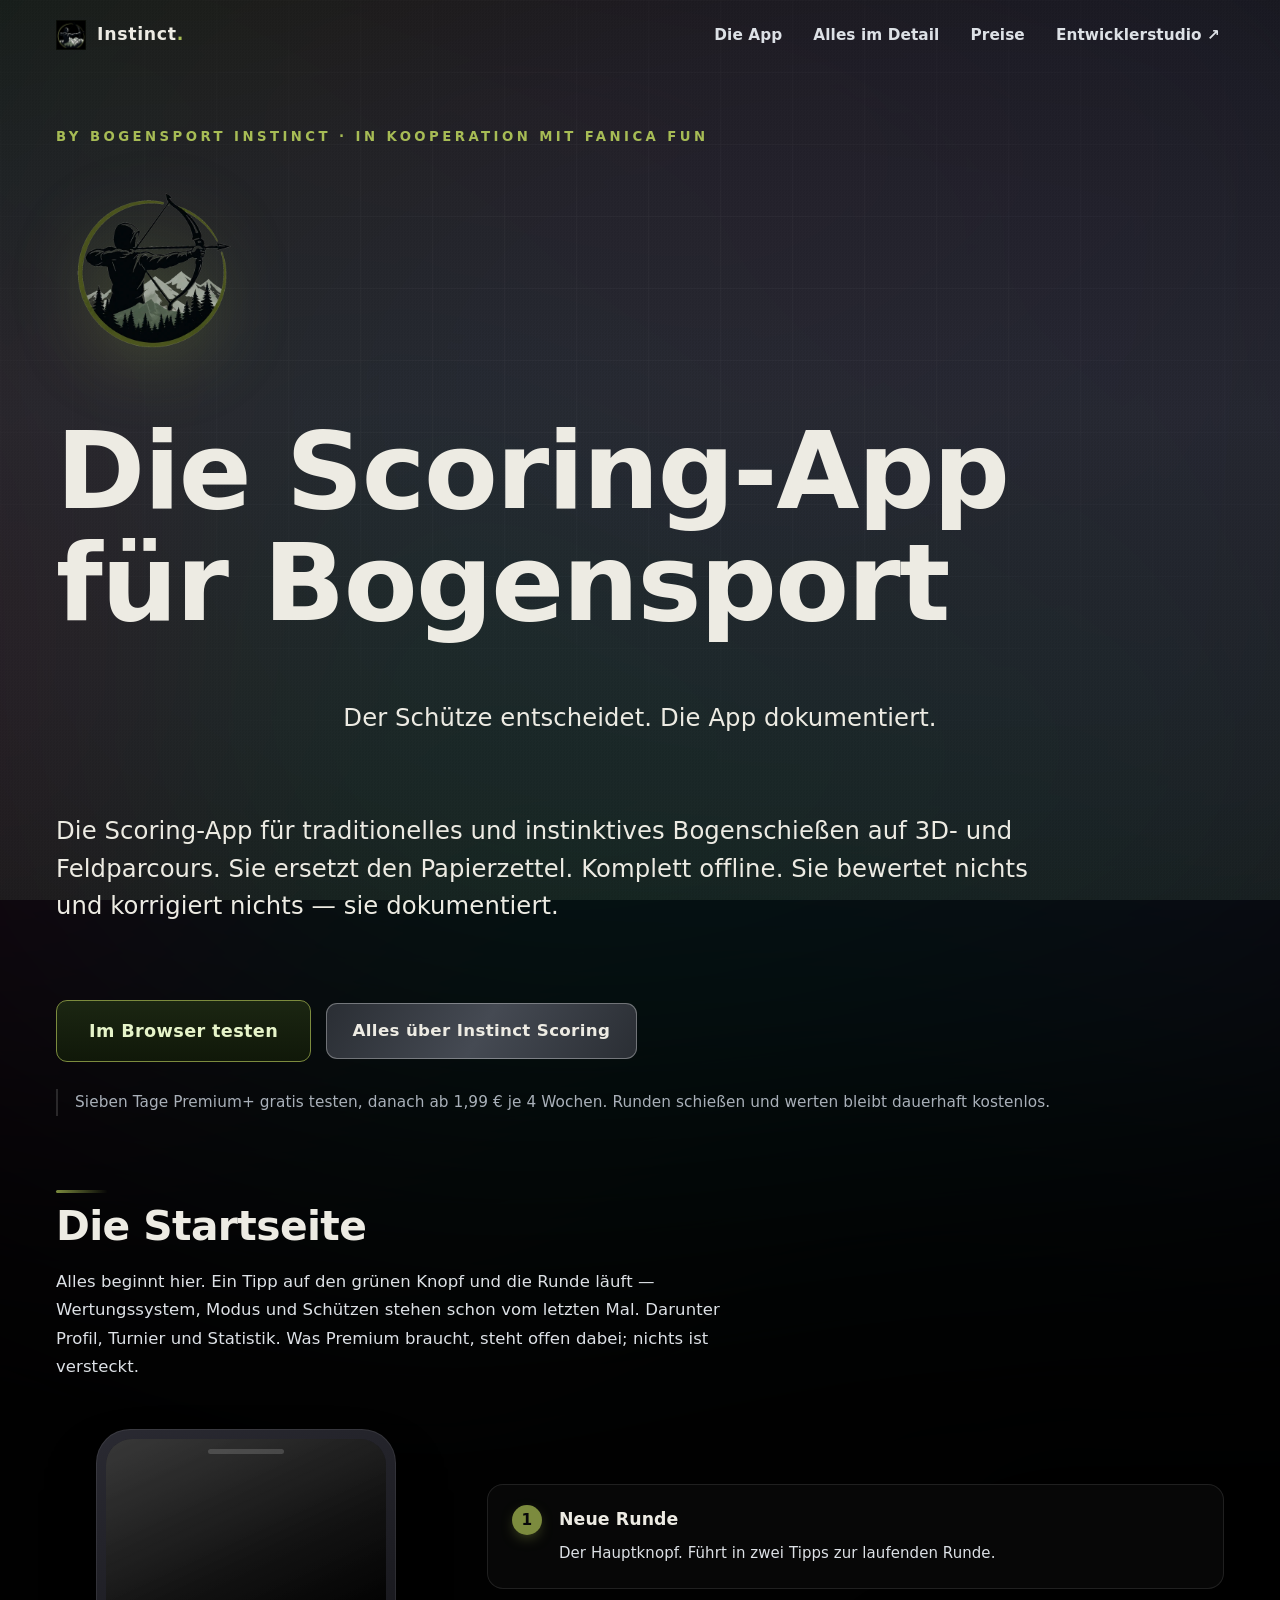
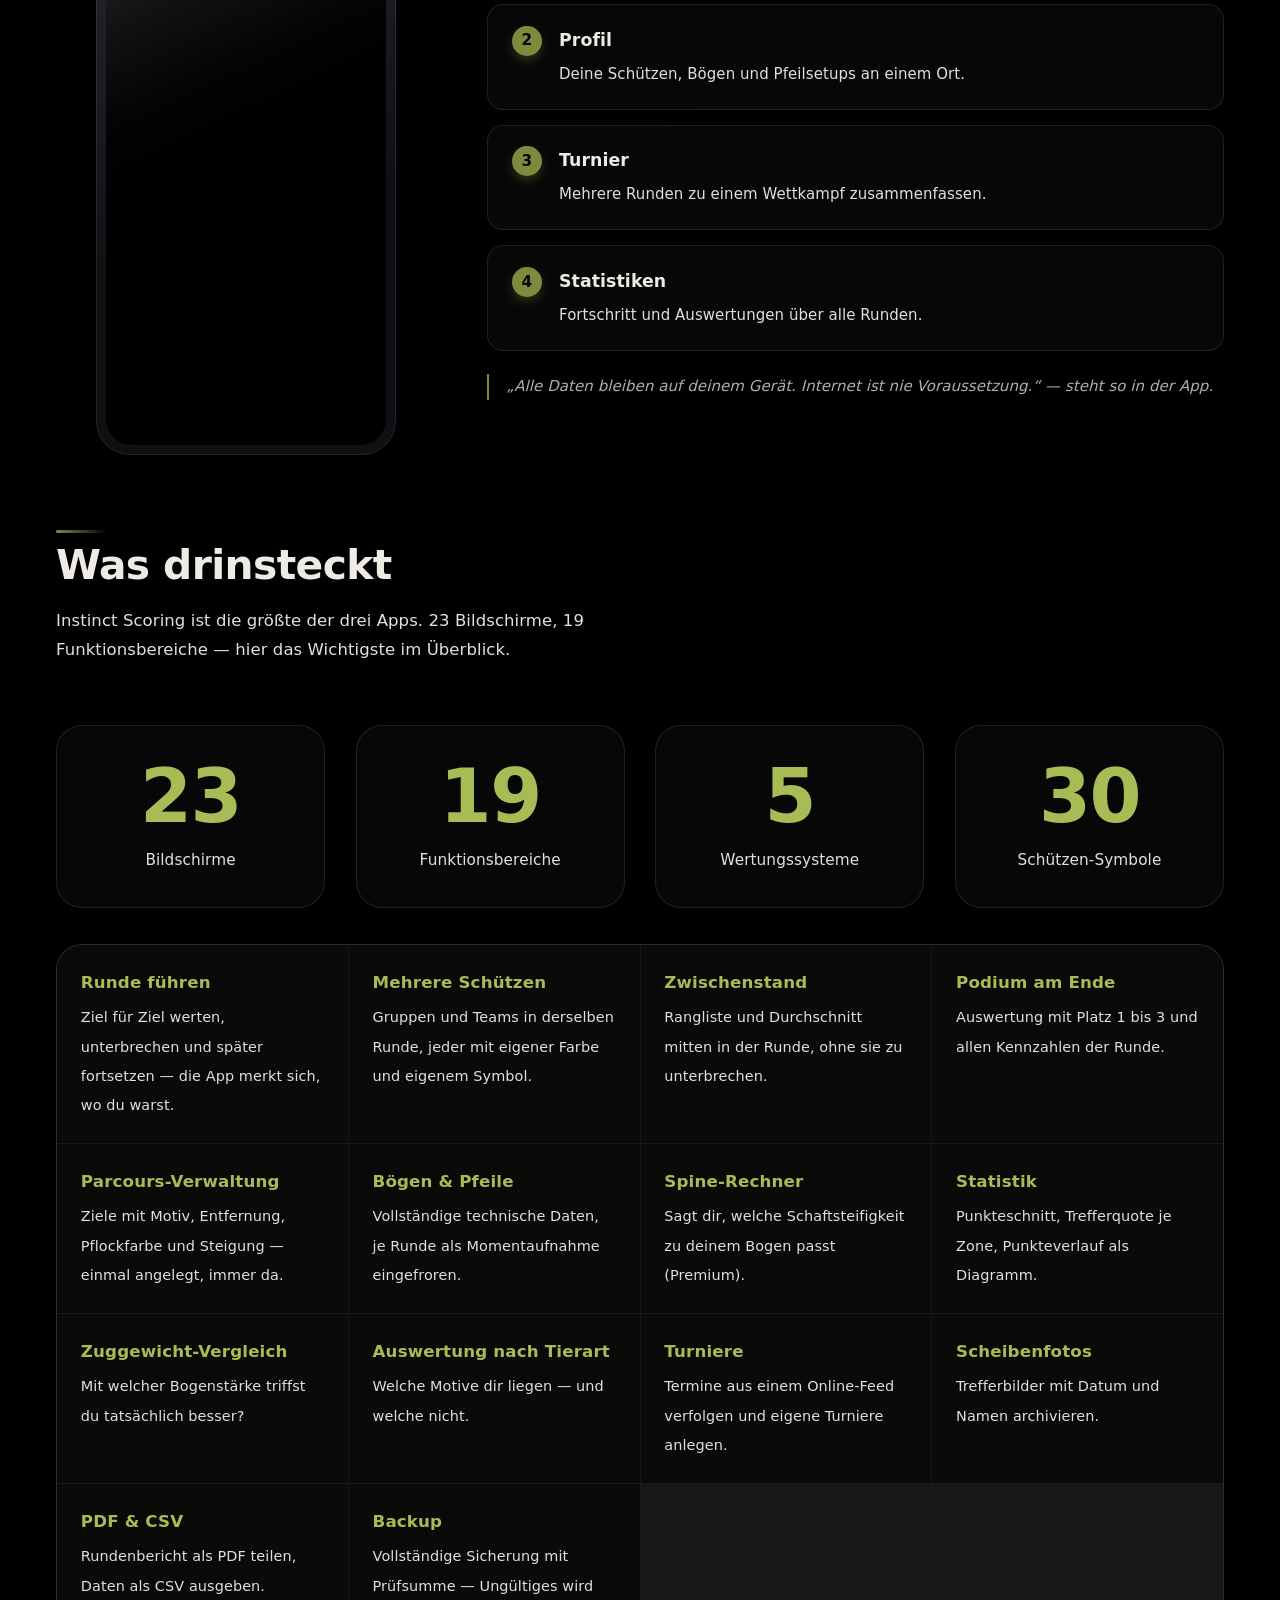
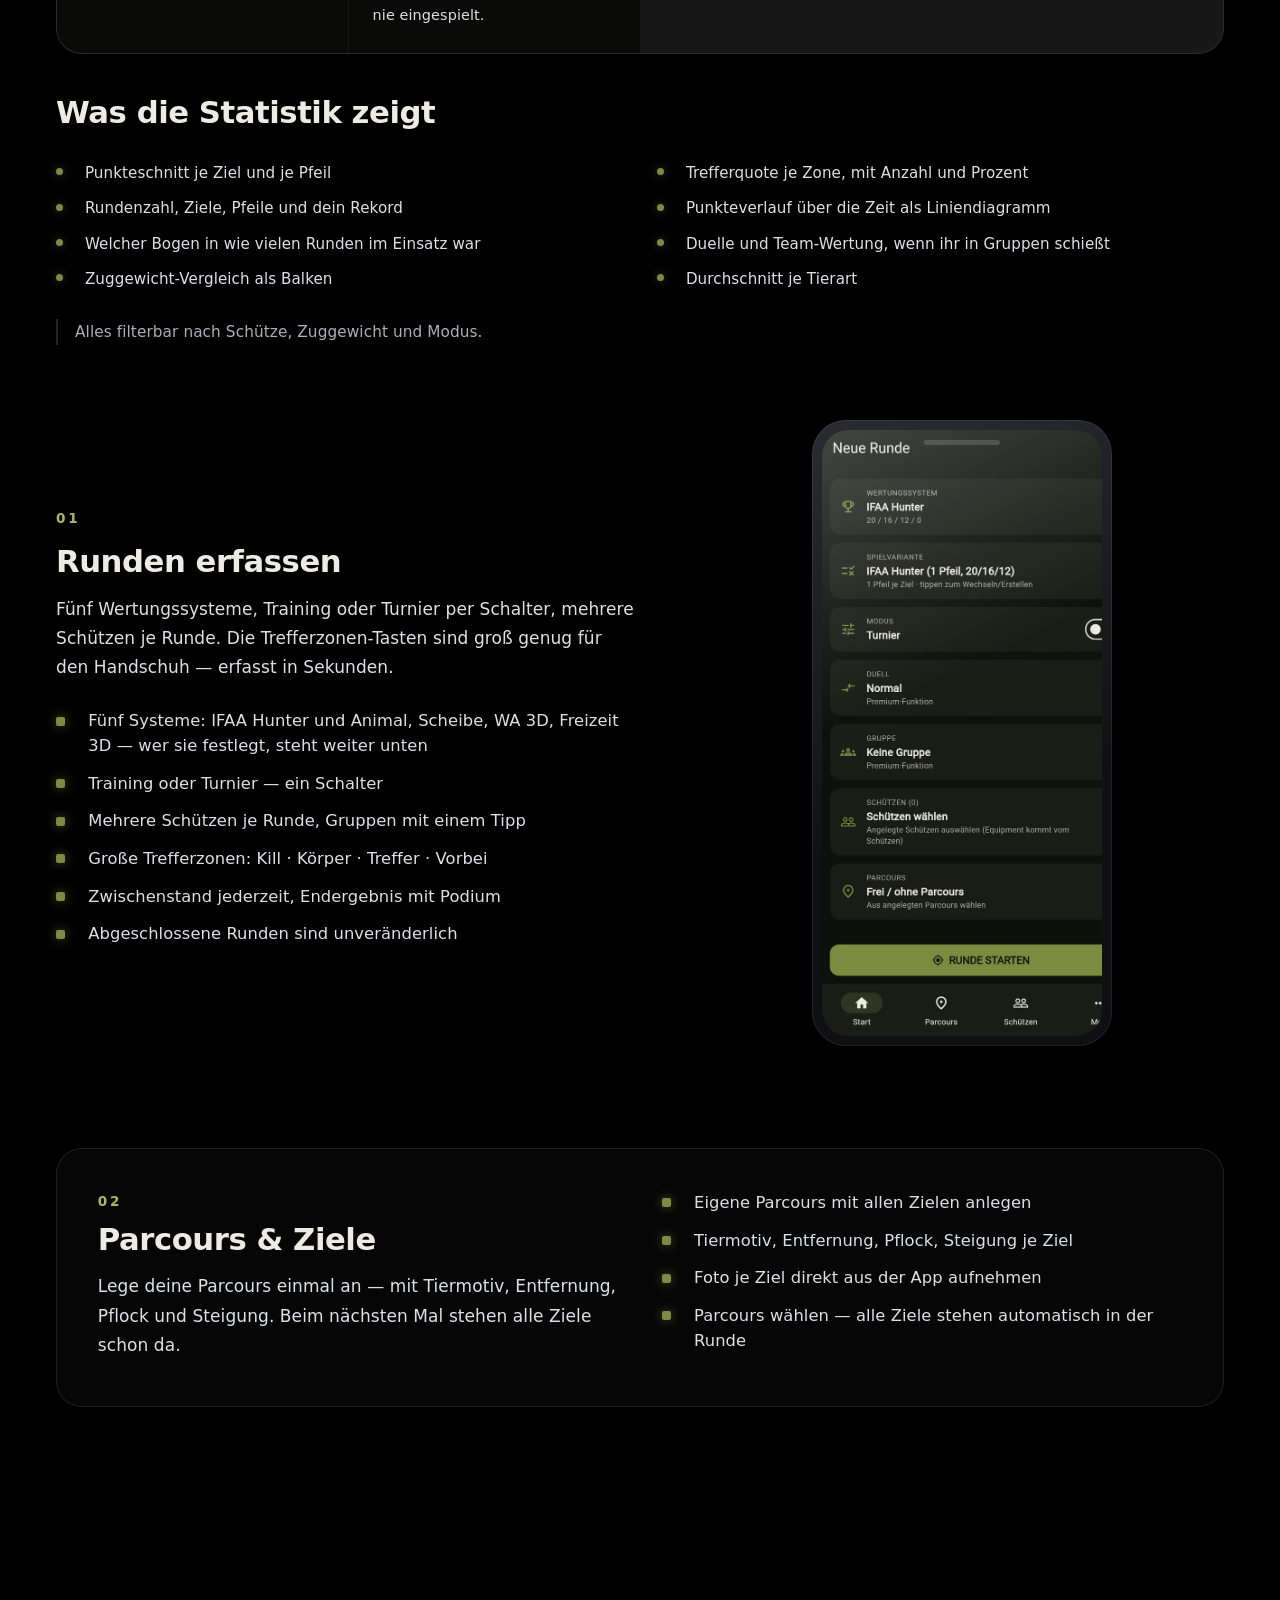
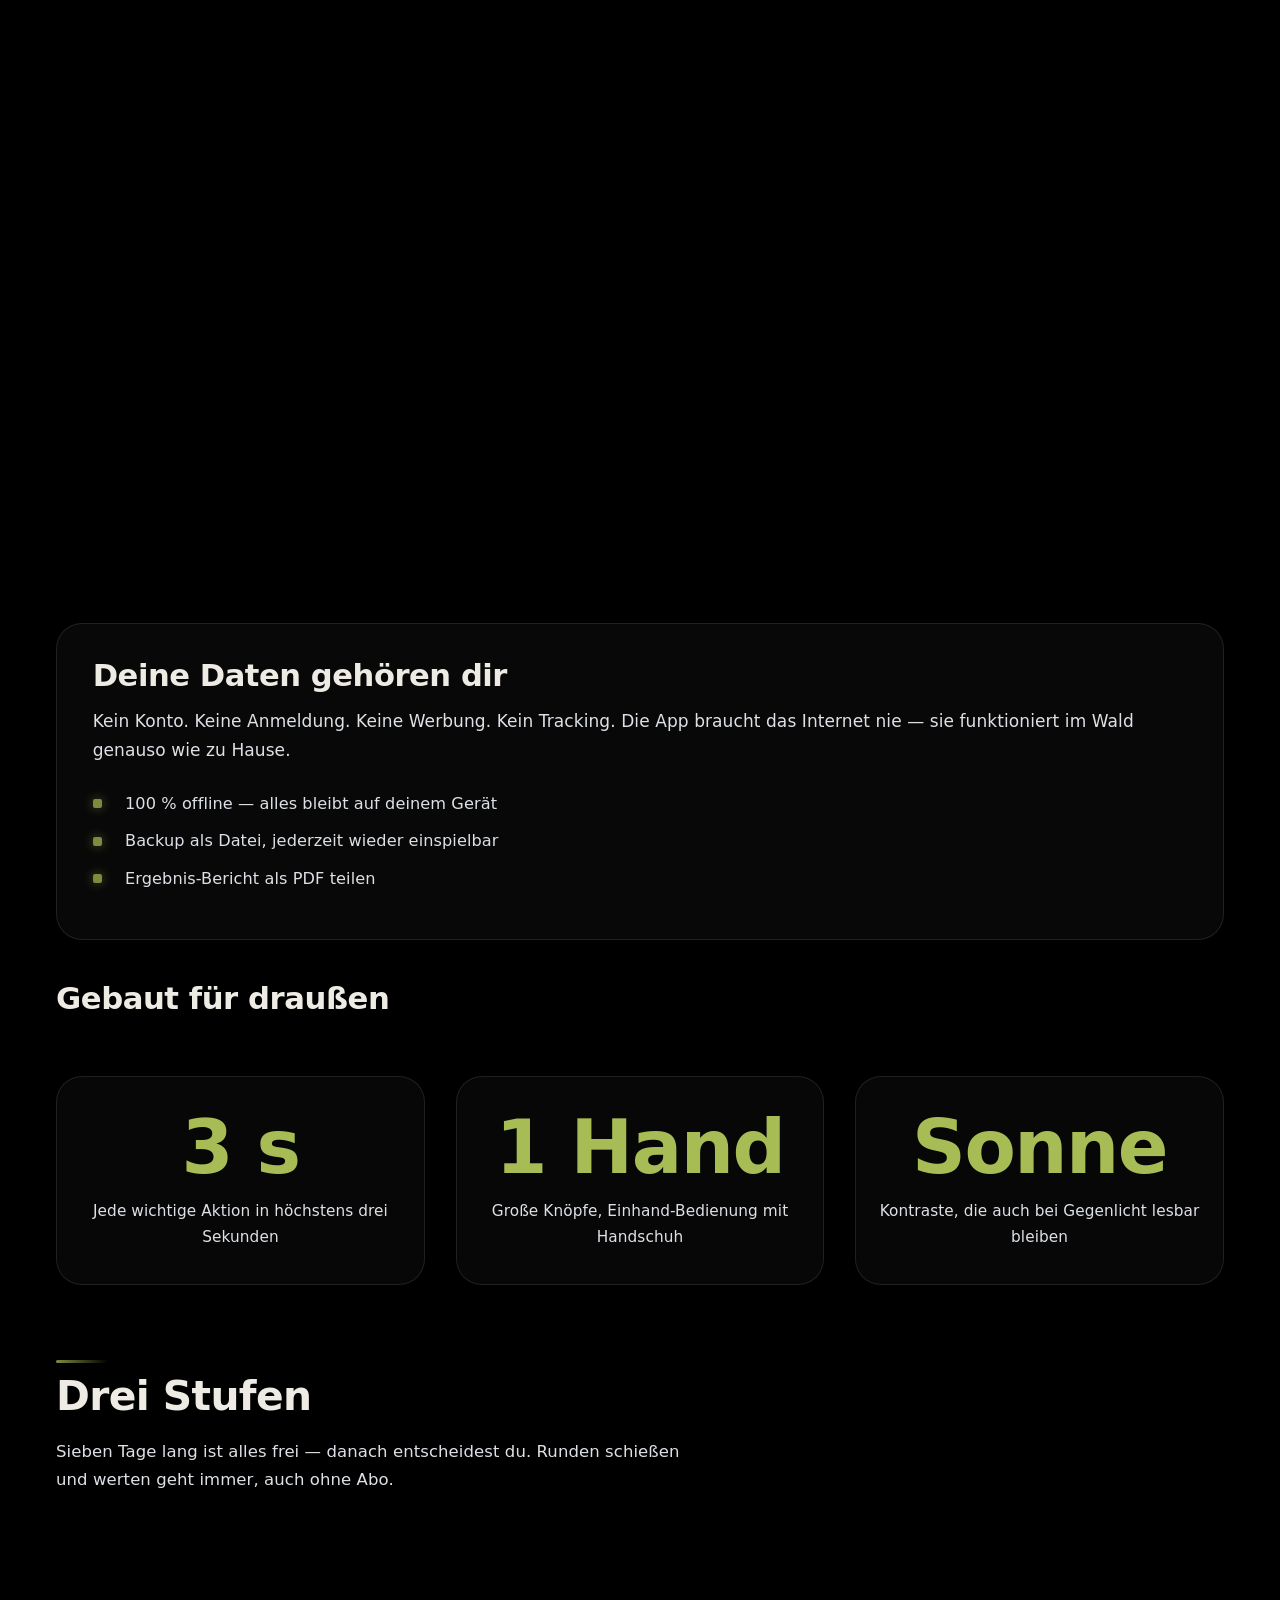
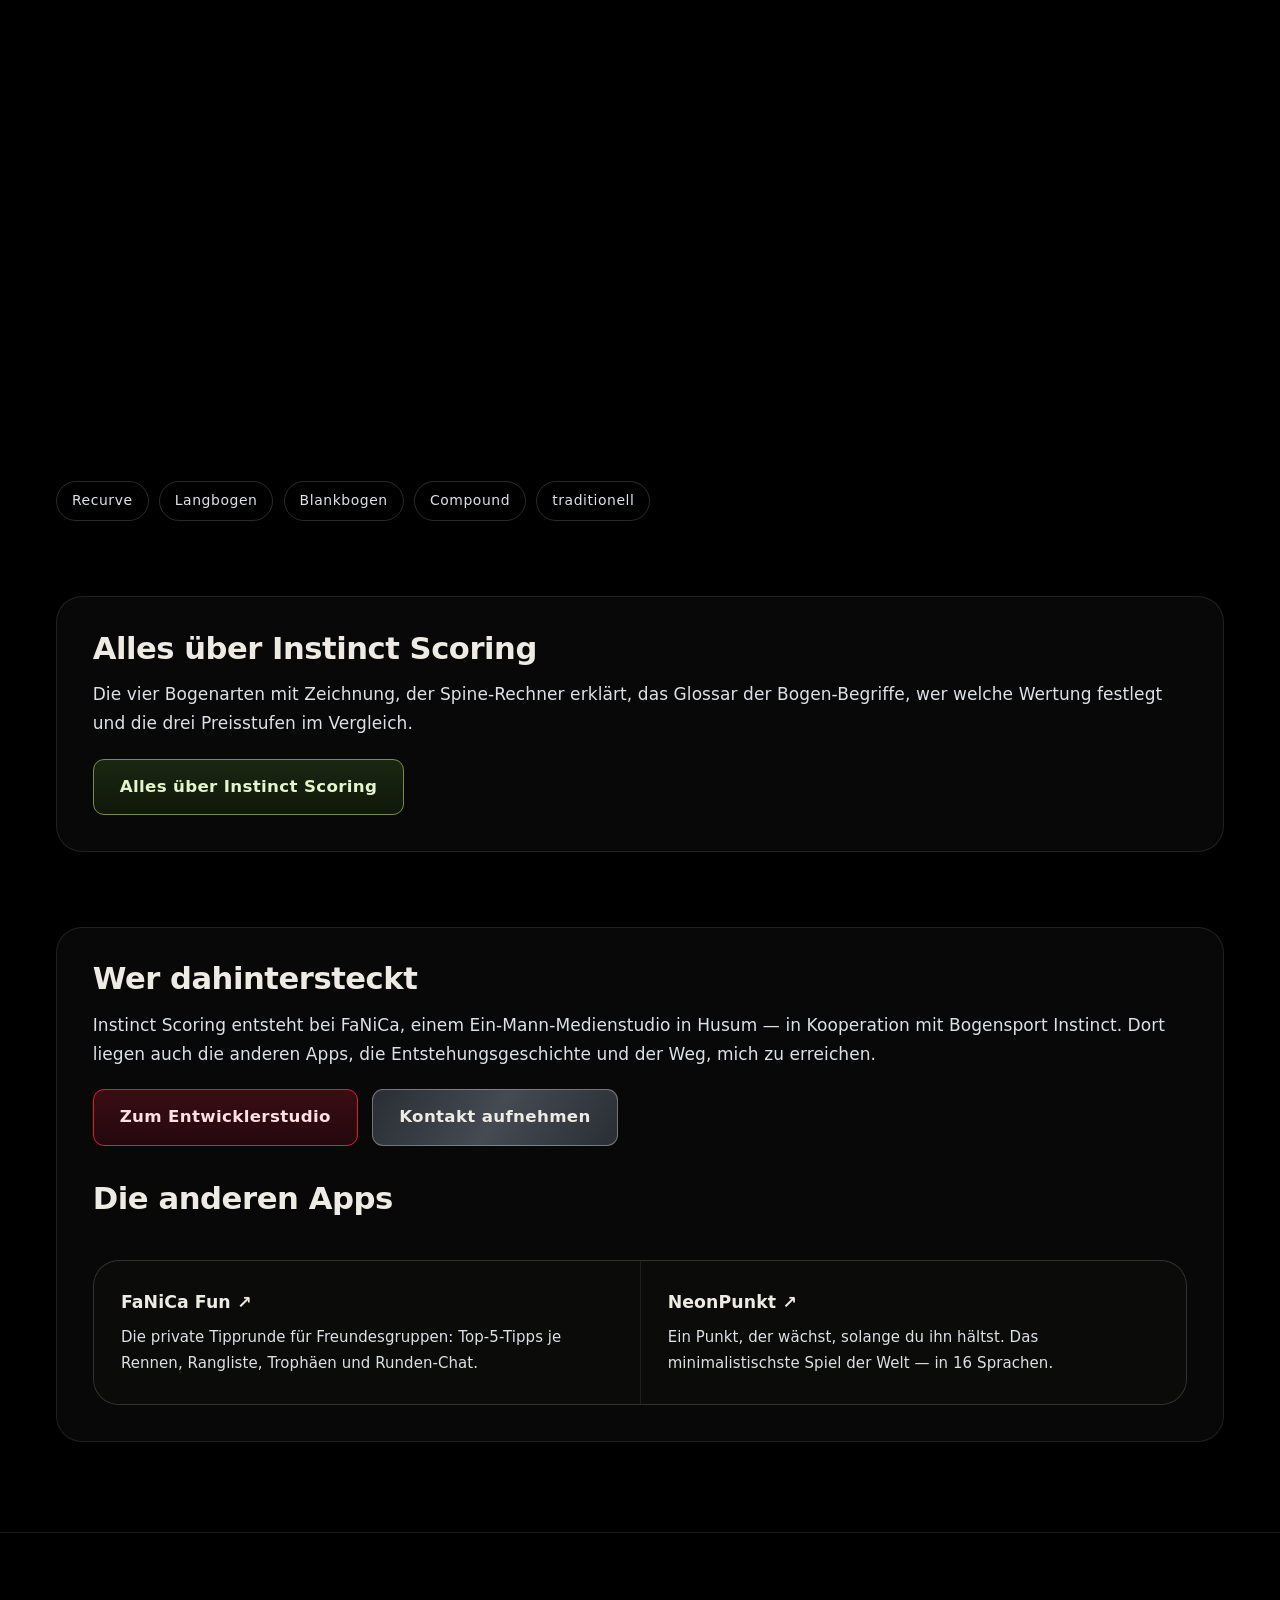
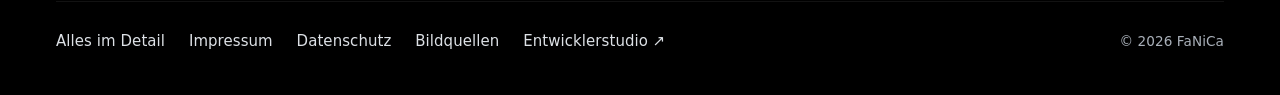
==== index.html @ 0347d123 "Eigenstaendige Webseite fuer Instinct Scoring Inhalte 1:1 aus der Entwickler-Website (Projekte\Webse" ====
<!DOCTYPE html>
<html lang="de">
<head>
<meta charset="utf-8">
<meta name="viewport" content="width=device-width, initial-scale=1">
<title>Instinct Scoring — die Scoring-App für Bogensport</title>
<meta name="description" content="Instinct Scoring: die Scoring-App für traditionelles und instinktives Bogenschießen auf 3D- und Feldparcours. Fünf Wertungssysteme, Spine-Rechner, komplett offline. by Bogensport Instinct.">
<meta name="theme-color" content="#07070A">
<meta name="color-scheme" content="dark">
<link rel="canonical" href="https://alonepard10501.github.io/instinct-scoring-web/">
<link rel="icon" href="bilder/marke/favicon.svg" type="image/svg+xml">

<meta property="og:type" content="website">
<meta property="og:title" content="Instinct Scoring — die Scoring-App für Bogensport">
<meta property="og:description" content="Fünf Wertungssysteme, Spine-Rechner, eigene Parcours — komplett offline. Für Recurve, Langbogen, Blankbogen und Compound.">
<meta property="og:image" content="bilder/marke/logo-instinct.webp">
<meta property="og:locale" content="de_DE">

<link rel="stylesheet" href="style.css">
</head>
<body data-kapitel="instinct">

<a class="sprunglink" href="#inhalt">Zum Inhalt springen</a>

<div class="kulisse" aria-hidden="true"
     style="background:linear-gradient(180deg,#0E100E,#1A1C1A 46%,#10140F)"></div>
<div class="hologramm" aria-hidden="true"></div>
<div class="gitter" aria-hidden="true"></div>
<div class="koerner" aria-hidden="true"></div>

<header class="kopf fest">
 <div class="kopf-innen">
  <a class="kopf-marke" href="index.html">
    <img src="bilder/marke/icon-instinct.webp" alt="" width="30" height="30">
    <span>Instinct<b>.</b></span>
  </a>
  <nav class="kopf-nav" aria-label="Navigation">
    <a href="#app">Die App</a>
    <a href="details.html">Alles im Detail</a>
    <a href="#stufen">Preise</a>
    <a href="https://alonepard10501.github.io/fanica/" rel="noopener">Entwicklerstudio ↗</a>
  </nav>
 </div>
</header>

<!-- .unterseite liefert den Abstand zur festen Kopfzeile. Ohne die Klasse
     schiebt sich der Seitenkopf unter die Leiste (auf dem Handy lag die
     Kooperationszeile direkt hinter dem Menü). -->
<main id="inhalt" class="unterseite">
  <div class="huelle">

    <!-- ---------- Kopf ---------- -->
    <div class="kapitelkopf">
      <p class="kennung" data-t="instinct.kooperation"></p>
      <!-- Auf DIESER Seite ist Instinct die Hauptmarke — deshalb steht das
           Instinct-Logo allein und gross. Das FaNiCa-Fun-Logo (Datei
           logo-kooperation.webp) gehoert auf die Entwickler-Website, wo
           FaNiCa die Dachmarke ist; hier waere es die falsche Gewichtung. -->
      <div class="logo-paar">
        <img class="kapitel-logo" src="bilder/marke/logo-instinct.webp"
             alt="Instinct Scoring — Logo" width="260" height="260">
      </div>
      <h1>Die Scoring-App für Bogensport</h1>
      <p class="gross" style="max-width:64ch;margin-inline:auto"
         data-t="instinct.zitat"></p>
    </div>

    <p class="gross" style="max-width:64ch" data-t="instinct.positionierung"></p>

    <!-- ---------- Aktionen ganz oben ---------- -->
    <section class="unter-block">
      <div class="aktionen">
        <a class="nbtn b-grass gross-knopf"
           href="https://alonepard10501.github.io/instinct-scoring/"
           target="_blank" rel="noopener">
          <span data-t="aktion.browser">Im Browser testen</span></a>
        <a class="nbtn b-scratch" href="details.html">
          <span data-t="instinct.mehrKnopf">Alles über Instinct Scoring</span></a>
      </div>
      <p class="preis" data-t="instinct.preis"></p>
    </section>

    <!-- ---------- Die Startseite der App ---------- -->
    <section class="unter-block" id="app">
      <h2 data-t="instinct.startTitel">Die Startseite</h2>
      <p class="leise" style="max-width:64ch" data-t="instinct.startText"></p>
      <div class="startseite">
        <div class="startseite-bild">
          <div class="handy" data-neigen>
            <img src="bilder/instinct/start.webp"
                 srcset="bilder/instinct/start.webp 1x, bilder/instinct/start@2x.webp 2x"
                 width="300" height="649" loading="lazy" decoding="async"
                 data-t="instinct.bildStart2Alt" data-t-attr="alt" alt="">
            <div class="handy-glanz" aria-hidden="true"></div>
          </div>
        </div>
        <div class="startseite-text">
          <ol class="startpunkte" id="instinct-start-punkte"></ol>
          <p class="startzeile" data-t="instinct.startZeile"></p>
        </div>
      </div>
    </section>

    <!-- ---------- Funktionsumfang ---------- -->
    <section class="unter-block">
      <h2 data-t="instinct.umfangTitel">Was drinsteckt</h2>
      <p class="leise" style="max-width:64ch" data-t="instinct.umfangText"></p>
      <div class="zahlen" id="instinct-umfang-zahlen"></div>
      <div class="funktionen" id="instinct-umfang-liste"
           style="margin-top:clamp(1.4rem,2.8vw,2.2rem)"></div>
      <h3 style="margin-top:clamp(1.8rem,3.4vw,2.6rem)"
          data-t="instinct.umfangAnzeigenTitel"></h3>
      <ul class="anzeigen" id="instinct-umfang-anzeigen"></ul>
      <p class="preis" data-t="instinct.umfangFilter"></p>
    </section>

    <!-- ---------- Funktionsblöcke ---------- -->
    <section class="unter-block">
      <div id="instinct-bloecke"></div>
    </section>

    <!-- ---------- Daten + Versprechen ---------- -->
    <section class="unter-block">
      <div class="karte">
        <h2 style="font-size:clamp(1.3rem,2.6vw,1.8rem)"
            data-t="instinct.datenTitel">Deine Daten gehören dir</h2>
        <p data-t="instinct.datenText"></p>
        <ul class="liste" id="instinct-daten"></ul>
      </div>
      <h3 style="margin-top:clamp(1.8rem,3.4vw,2.6rem)"
          data-t="instinct.versprechenTitel">Gebaut für draußen</h3>
      <div class="zahlen" id="instinct-versprechen"></div>
    </section>

    <!-- ---------- Preisstufen ---------- -->
    <section class="unter-block" id="stufen">
      <h2 data-t="instinct.stufenTitel">Drei Stufen</h2>
      <p class="leise" style="max-width:60ch" data-t="instinct.stufenText"></p>
      <div class="stufen" id="instinct-stufen"></div>
      <div class="marken" id="instinct-zielgruppe" style="margin-top:1.8rem"></div>
    </section>

    <!-- ---------- Weiterlesen ---------- -->
    <section class="unter-block">
      <div class="karte">
        <h2 style="font-size:clamp(1.3rem,2.6vw,1.8rem)"
            data-t="instinct.mehrKnopf">Alles über Instinct Scoring</h2>
        <p data-t="instinct.mehrText"></p>
        <div class="aktionen" style="margin-top:1.2rem">
          <a class="nbtn b-grass" href="details.html">
            <span data-t="instinct.mehrKnopf">Alles über Instinct Scoring</span></a>
        </div>
      </div>
    </section>

    <!-- ---------- Entwicklerstudio ---------- -->
    <section class="unter-block" id="studio">
      <div class="karte">
        <h2 style="font-size:clamp(1.3rem,2.6vw,1.8rem)">Wer dahintersteckt</h2>
        <p data-t="studio.text"></p>
        <div class="aktionen" style="margin-top:1.2rem">
          <a class="nbtn b-ripple"
             href="https://alonepard10501.github.io/fanica/"
             target="_blank" rel="noopener">
            <span data-t="studio.knopf">Zum Entwicklerstudio</span></a>
          <a class="nbtn b-scratch"
             href="https://alonepard10501.github.io/fanica/#kontakt"
             target="_blank" rel="noopener">
            <span data-t="studio.kontaktKnopf">Kontakt aufnehmen</span></a>
        </div>
        <h3 style="margin-top:clamp(1.6rem,3vw,2.2rem)"
            data-t="studio.appsTitel">Die anderen Apps</h3>
        <div class="begriffe zwei" id="studio-apps"></div>
      </div>
    </section>

  </div>
</main>

<footer class="fuss">
  <div class="huelle">
    <div class="fuss-unten">
      <nav class="fuss-links" aria-label="Rechtliches">
        <a href="details.html">Alles im Detail</a>
        <a href="impressum.html" data-t="fuss.impressum">Impressum</a>
        <a href="datenschutz.html" data-t="fuss.datenschutz">Datenschutz</a>
        <a href="bildquellen.html" data-t="fuss.bildquellen">Bildquellen</a>
        <a href="https://alonepard10501.github.io/fanica/" rel="noopener">Entwicklerstudio ↗</a>
      </nav>
      <span>© <span id="jahr">2026</span> FaNiCa</span>
    </div>
  </div>
</footer>

<script src="texte.js"></script>
<script src="inhalte.js"></script>
<script src="app.js"></script>
</body>
</html>
---- style.css ----
/* ============================================================
   FaNiCa — Entwickler-Website
   Dunkelmodus ist der einzige Modus. Reines CSS, kein Framework.
   ============================================================ */

:root {
  /* --- Grundfarben (Intro / Abschluss) --- */
  --schwarz:        #07070A;
  --schwarz-tief:   #000000;
  --anthrazit:      #14141A;
  --creme:          #EDEBE3;
  --grau:           #9AA0A6;
  --grau-hell:      #C6CBD1;

  /* --- FaNiCa-Rot --- */
  --rot:            #E4192B;
  --rot-hell:       #FF4257;
  --rot-tief:       #7A0C16;

  /* --- Instinct Scoring: Oliv / Waldnacht --- */
  --oliv:           #7C8B3E;
  --oliv-tief:      #6B7A3A;
  --oliv-hell:      #A7BC55;
  --waldgruen:      #3E4A2E;
  --wald-anthrazit: #1A1C1A;
  --wald-tief:      #0E100E;

  /* --- NeonPunkt --- */
  --neon-gruen:     #39FF14;
  --neon-pink:      #FF10F0;
  --neon-cyan:      #00FFFF;
  --neon-gelb:      #FFFF00;

  /* --- FaNiCa Fun: Neon-Zweitfarben --- */
  --tuerkis:        #22D3EE;
  --violett:        #A855F7;
  --gelb:           #FACC15;

  /* --- Aktive Kapitelfarbe: wird per JS umgeschaltet --- */
  --akzent:         var(--rot);
  --akzent-hell:    var(--rot-hell);
  --grund:          var(--schwarz);

  /* --- Maße --- */
  --breite:         1180px;
  --breite-schmal:  760px;
  --rand:           clamp(20px, 5vw, 56px);
  --radius:         16px;
  --radius-gross:   26px;

  /* --- Schrift: nur Systemschriften, nichts von fremden Servern --- */
  --schrift-kopf:   "Saira", "Rajdhani", "Bahnschrift", "DIN Alternate",
                    "Segoe UI Semibold", "Roboto Condensed", system-ui, sans-serif;
  --schrift-text:   "Montserrat", "Segoe UI", system-ui, -apple-system,
                    "Helvetica Neue", Arial, sans-serif;

  /* --- Übergänge --- */
  --weich:          cubic-bezier(.22,.61,.36,1);
}

/* ------------------------------------------------------------ Reset */
*, *::before, *::after { box-sizing: border-box; }

html {
  scroll-behavior: smooth;
  -webkit-text-size-adjust: 100%;
  /* Diese Größe ist die rem-Basis der ganzen Seite. Auf großen
     Bildschirmen wird sie weiter unten hochgesetzt — dadurch wachsen
     ALLE rem- und clamp()-Werte mit, nicht nur der Fließtext. */
  font-size: 16px;
}

body {
  margin: 0;
  background: var(--schwarz-tief);
  color: var(--creme);
  font-family: var(--schrift-text);
  font-size: 1rem;          /* folgt der html-Basis */
  line-height: 1.65;
  overflow-x: hidden;
  -webkit-font-smoothing: antialiased;
}

img { max-width: 100%; height: auto; display: block; }

a { color: var(--akzent-hell); text-decoration-thickness: 1px; text-underline-offset: 3px; }
a:hover { color: var(--creme); }

/* Sichtbarer Fokus — Pflicht für Tastaturbedienung */
:focus-visible {
  outline: 3px solid var(--akzent-hell);
  outline-offset: 3px;
  border-radius: 4px;
}

/* Sprung zum Inhalt */
.sprunglink {
  position: absolute; left: -9999px; top: 0; z-index: 999;
  background: var(--creme); color: #000; padding: 14px 22px;
  font-weight: 700; border-radius: 0 0 10px 0;
}
.sprunglink:focus { left: 0; }

/* ------------------------------------------------- Grundbausteine */
.huelle {
  width: min(100% - var(--rand) * 2, var(--breite));
  margin-inline: auto;
}
.huelle-schmal {
  width: min(100% - var(--rand) * 2, var(--breite-schmal));
  margin-inline: auto;
}

h1, h2, h3, h4 {
  font-family: var(--schrift-kopf);
  font-weight: 800;
  line-height: 1.04;
  letter-spacing: -0.015em;
  margin: 0 0 .5em;
  text-wrap: balance;
}

/* Die rem-Obergrenzen wachsen über die html-Basis mit (siehe unten,
   große Bildschirme) — deshalb dürfen die Deckel großzügig sein. */
h1 { font-size: clamp(2.6rem, 8.4vw, 6.4rem); }
h2 { font-size: clamp(2rem, 5.2vw, 4.4rem); }
h3 { font-size: clamp(1.3rem, 2.4vw, 2.1rem); }
h4 { font-size: clamp(1.05rem, 1.6vw, 1.4rem); }

p { margin: 0 0 1.1em; }
p:last-child { margin-bottom: 0; }

.gross     { font-size: clamp(1.1rem, 1.9vw, 1.6rem); line-height: 1.55; }
.leise     { color: var(--grau); }
.mittig    { text-align: center; }

/* Augenbraue / Kapitelkennung */
.kennung {
  font-family: var(--schrift-kopf);
  font-size: .78rem;
  font-weight: 700;
  letter-spacing: .26em;
  text-transform: uppercase;
  color: var(--akzent-hell);
  margin: 0 0 1.1rem;
  display: flex; align-items: center; gap: .8rem;
}
.kennung::after {
  content: ""; flex: 1; height: 1px; max-width: 90px;
  background: linear-gradient(90deg, var(--akzent), transparent);
}
.kennung.zentriert { justify-content: center; }
.kennung.zentriert::after { display: none; }

/* ------------------------------------------------------- Abschnitt */
.abschnitt {
  position: relative;
  padding: clamp(90px, 13vh, 170px) 0;
  isolation: isolate;
}

/* KAPITELFARBE FEST AM ABSCHNITT.
   Vorher hing sie allein am Scroll-Skript — ohne JavaScript (oder solange
   noch nicht gescrollt wurde) war das ganze Instinct-Kapitel rot statt oliv.
   Jetzt trägt jeder Abschnitt seine Farbe selbst; das Skript färbt nur noch
   Kopfzeile und Hintergrund weich mit. */
[data-kapitel="instinct"] {
  --akzent: var(--oliv);
  --akzent-hell: var(--oliv-hell);
}
[data-kapitel="neonpunkt"] {
  --akzent: var(--neon-gruen);
  --akzent-hell: #7BFF5C;
}
[data-kapitel="fanica"],
[data-kapitel="intro"],
[data-kapitel="ueber"],
[data-kapitel="schluss"] {
  --akzent: var(--rot);
  --akzent-hell: var(--rot-hell);
}
/* „Auf einen Blick" vergleicht ALLE DREI Apps — deshalb bekommt der
   Abschnitt bewusst KEINE App-Farbe (rot gehörte FaNiCa Fun allein und
   sah aus, als sei die Tabelle nur zu dieser einen App).
   Falk 31.07.: „welche App ist für dich hat noch die falschen Farben".
   Neutrales Silberweiß stellt die drei gleichberechtigt nebeneinander. */
[data-kapitel="vergleich"] {
  --akzent: #8E97A3;
  --akzent-hell: #D7DDE4;
}

/* Der Hintergrund jedes Kapitels — weicher Wechsel, kein harter Schnitt */
.kulisse {
  position: fixed;
  inset: 0;
  z-index: -2;
  background: var(--schwarz-tief);
  transition: background 1.1s var(--weich);
}

/* ============================================================
   HOLOGRAFISCHER HINTERGRUND (Falk 30.07.)
   Schlichtes Schwarz wirkte leer. Jetzt: schimmernde Lichtbrechung
   wie auf einer Hologramm-Folie — vier Ebenen übereinander,
   alle mit CSS erzeugt, kein einziges Bild.
   ============================================================ */

/* 1) Regenbogen-Schimmer: breite, sehr weiche Farbbänder, die langsam
      wandern. mix-blend-mode legt sie wie Öl auf Wasser über den Grund. */
.hologramm {
  position: fixed; inset: -20%; z-index: -2; pointer-events: none;
  opacity: .13;
  mix-blend-mode: screen;
  background:
    conic-gradient(from 210deg at 22% 28%,
      rgba(255,0,128,.55), rgba(0,229,255,.5)  16%,
      rgba(140,255,80,.42) 33%, rgba(255,214,0,.5) 50%,
      rgba(160,80,255,.55) 68%, rgba(0,255,200,.45) 84%,
      rgba(255,0,128,.55)),
    conic-gradient(from 20deg at 78% 72%,
      rgba(0,180,255,.4), rgba(255,60,120,.42) 25%,
      rgba(120,255,190,.35) 52%, rgba(190,120,255,.45) 76%,
      rgba(0,180,255,.4));
  filter: blur(min(150px, 19vw)) saturate(1.35);
  animation: hologramm-drift 42s var(--weich) infinite alternate;
  will-change: transform;
}

/* 2) Beugungsstreifen: schmale, schräge Regenbogenlinien wie auf einer
      Hologramm-Karte, wenn man sie kippt. */
.hologramm::before {
  content: ""; position: absolute; inset: 0;
  opacity: .28; mix-blend-mode: color-dodge;
  background: repeating-linear-gradient(112deg,
    transparent 0 22px,
    rgba(255,0,140,.10) 22px 26px,
    rgba(0,220,255,.11) 26px 30px,
    rgba(150,255,120,.08) 30px 34px,
    transparent 34px 58px);
  animation: hologramm-streifen 26s linear infinite;
}

/* 3) Lichtreflex: ein breiter Schein, der schräg über die Fläche zieht —
      das, was ein Hologramm im Licht macht. */
.hologramm::after {
  content: ""; position: absolute; inset: -30%;
  background: linear-gradient(104deg,
    transparent 38%,
    rgba(255,255,255,.05) 47%,
    rgba(255,255,255,.10) 50%,
    rgba(255,255,255,.05) 53%,
    transparent 62%);
  animation: hologramm-reflex 19s var(--weich) infinite;
}

/* 4) Gitternetz: kaum sichtbar, gibt der Fläche Tiefe und Technik-Anmutung */
.gitter {
  position: fixed; inset: 0; z-index: -2; pointer-events: none;
  opacity: .07;
  background-image:
    linear-gradient(rgba(255,255,255,.4) 1px, transparent 1px),
    linear-gradient(90deg, rgba(255,255,255,.4) 1px, transparent 1px);
  background-size: 72px 72px;
  /* Nach außen ausblenden, damit es nicht wie Millimeterpapier wirkt */
  -webkit-mask-image: radial-gradient(120% 90% at 50% 35%, #000 12%, transparent 72%);
          mask-image: radial-gradient(120% 90% at 50% 35%, #000 12%, transparent 72%);
}

@keyframes hologramm-drift {
  0%   { transform: translate3d(-3%, -2%, 0) rotate(0deg)   scale(1.05); }
  50%  { transform: translate3d( 2%,  3%, 0) rotate(4deg)   scale(1.16); }
  100% { transform: translate3d( 4%, -3%, 0) rotate(-3deg)  scale(1.09); }
}
@keyframes hologramm-streifen {
  from { background-position: 0 0; }
  to   { background-position: 340px 140px; }
}
@keyframes hologramm-reflex {
  0%, 100% { transform: translateX(-38%); opacity: 0; }
  42%      { opacity: 1; }
  58%      { opacity: 1; }
  99%      { transform: translateX(38%);  opacity: 0; }
}

/* Feines Rauschen über allem — nimmt dem Schwarz die Flachheit */
.koerner {
  position: fixed; inset: 0; z-index: -1; pointer-events: none;
  opacity: .05; mix-blend-mode: overlay;
  background-image:
    repeating-conic-gradient(#fff 0% 25%, transparent 0% 50%);
  background-size: 3px 3px;
}

/* ------------------------------------------- Licht-Ebenen je Kapitel */
.licht {
  position: absolute; inset: 0; z-index: -1;
  pointer-events: none; overflow: hidden;
}
.licht span {
  position: absolute;
  border-radius: 50%;
  filter: blur(min(90px, 14vw));
  opacity: .5;
  will-change: transform;
}

/* Intro: rotes Glühen, wandert langsam */
.licht-intro span:nth-child(1) {
  width: 62vw; height: 62vw; left: -14vw; top: -18vw;
  background: radial-gradient(circle, rgba(228,25,43,.5), transparent 68%);
  animation: wandern 26s var(--weich) infinite alternate;
}
.licht-intro span:nth-child(2) {
  width: 44vw; height: 44vw; right: -10vw; bottom: -14vw;
  background: radial-gradient(circle, rgba(122,12,22,.62), transparent 70%);
  animation: wandern 34s var(--weich) infinite alternate-reverse;
}

/* Instinct: olivfarbenes Licht von unten, Nebelschichten */
.licht-wald span:nth-child(1) {
  width: 120vw; height: 55vw; left: -10vw; bottom: -26vw;
  background: radial-gradient(ellipse, rgba(124,139,62,.46), transparent 66%);
  animation: wandern 32s var(--weich) infinite alternate;
}
.licht-wald span:nth-child(2) {
  width: 55vw; height: 55vw; right: -8vw; top: -12vw;
  background: radial-gradient(circle, rgba(62,74,46,.6), transparent 70%);
  animation: wandern 40s var(--weich) infinite alternate-reverse;
}

/* FaNiCa Fun: Lichtspuren laufen von rechts nach links */
.licht-spuren span:nth-child(1) {
  width: 70vw; height: 70vw; right: -20vw; top: -22vw;
  background: radial-gradient(circle, rgba(228,25,43,.42), transparent 68%);
  animation: wandern 28s var(--weich) infinite alternate;
}
.licht-spuren span:nth-child(2) {
  width: 46vw; height: 46vw; left: -12vw; bottom: -16vw;
  background: radial-gradient(circle, rgba(34,211,238,.24), transparent 70%);
  animation: wandern 36s var(--weich) infinite alternate-reverse;
}

/* NeonPunkt: nur ein einziger Leuchtpunkt, Farbe wechselt */
.licht-punkt span:nth-child(1) {
  width: 52vw; height: 52vw; left: 50%; top: 46%;
  transform: translate(-50%, -50%);
  background: radial-gradient(circle, rgba(57,255,20,.3), transparent 66%);
  transition: background 1.4s var(--weich);
  animation: atmen 9s ease-in-out infinite;
}

@keyframes wandern {
  from { transform: translate3d(0,0,0) scale(1); }
  to   { transform: translate3d(6vw, 5vh, 0) scale(1.16); }
}
@keyframes atmen {
  0%, 100% { transform: translate(-50%, -50%) scale(1); opacity: .46; }
  50%      { transform: translate(-50%, -50%) scale(1.14); opacity: .62; }
}

/* Laufende Lichtspuren im FaNiCa-Kapitel (statt Rennbildern) */
.spuren {
  position: absolute; inset: 0; z-index: -1;
  overflow: hidden; pointer-events: none; opacity: .5;
}
.spuren i {
  position: absolute; height: 1px; left: -30%;
  width: 30%;
  background: linear-gradient(90deg, transparent, var(--spurfarbe, var(--rot)), transparent);
  animation: spur linear infinite;
}
@keyframes spur {
  from { transform: translateX(-40vw); opacity: 0; }
  12%  { opacity: 1; }
  88%  { opacity: 1; }
  to   { transform: translateX(150vw); opacity: 0; }
}

/* ------------------------------------------------------------ Kopf */
.kopf {
  position: fixed; top: 0; left: 0; right: 0; z-index: 90;
  /* Der Balken selbst geht über die volle Breite (Hintergrund),
     sein INHALT bleibt im Raster — sonst reißt die Zeile auf 4K
     mit 3000 px zwischen Marke und Navigation auseinander. */
  display: grid; justify-items: stretch;
  padding: 14px var(--rand);
  background: rgba(7,7,10,0);
  backdrop-filter: blur(0px);
  transition: background .5s var(--weich), backdrop-filter .5s var(--weich),
              border-color .5s var(--weich);
  border-bottom: 1px solid transparent;
}
.kopf-innen {
  display: flex; align-items: center; justify-content: space-between;
  gap: 1rem;
  width: 100%; max-width: var(--breite);
  margin-inline: auto;
}
.kopf.fest {
  background: rgba(7,7,10,.82);
  backdrop-filter: blur(14px) saturate(1.3);
  border-bottom-color: rgba(255,255,255,.09);
}

/* Lesefortschritt — dünner Strich unter der Kopfzeile, färbt sich je Kapitel */
.fortschritt {
  position: fixed; top: 0; left: 0; z-index: 95;
  height: 3px; width: 100%;
  transform: scaleX(var(--anteil, 0)); transform-origin: left;
  /* Farbe kommt vom Skript (--kopf-akzent); ohne JS gilt der Rückfall. */
  background: linear-gradient(90deg,
    var(--kopf-akzent, var(--rot)),
    var(--kopf-akzent-hell, var(--rot-hell)));
  box-shadow: 0 0 14px -2px var(--kopf-akzent-hell, var(--rot-hell));
  transition: transform .12s linear, background .6s var(--weich);
  pointer-events: none;
}
.kopf-marke {
  display: flex; align-items: center; gap: .65rem;
  font-family: var(--schrift-kopf); font-weight: 800;
  font-size: 1.02rem; letter-spacing: .04em;
  color: var(--creme); text-decoration: none;
}
.kopf-marke img { width: 30px; height: 30px; object-fit: contain; }
.kopf-marke b {
  color: var(--kopf-akzent-hell, var(--rot-hell));
  transition: color .5s var(--weich);
}

.kopf-nav { display: flex; align-items: center; gap: clamp(.5rem, 1.8vw, 1.7rem); }
.kopf-nav a {
  color: var(--grau-hell); text-decoration: none;
  font-size: .9rem; font-weight: 600;
  padding: 8px 4px; position: relative;
  transition: color .3s;
}
.kopf-nav a::after {
  content: ""; position: absolute; left: 4px; right: 4px; bottom: 2px;
  height: 2px; background: var(--kopf-akzent, var(--rot)); border-radius: 2px;
  transform: scaleX(0); transform-origin: left;
  transition: transform .35s var(--weich);
}
.kopf-nav a:hover, .kopf-nav a:focus-visible { color: var(--creme); }
.kopf-nav a:hover::after { transform: scaleX(1); }

/* Auf dem Handy bleiben ALLE Punkte erreichbar — vorher waren sie
   ausgeblendet und es gab keinen Ersatz. Jetzt nur kürzer und enger. */
@media (max-width: 640px) {
  .kopf { padding: 10px 14px; gap: .4rem; }
  .kopf-nav { gap: .55rem; }
  .kopf-nav a { font-size: .78rem; padding: 8px 2px; }
  .kopf-marke span { font-size: .92rem; }
  .kopf-marke img { width: 26px; height: 26px; }
  .sprachknopf { padding: 5px 10px; font-size: .72rem; }
}
@media (max-width: 400px) {
  /* Die Wortmarke bleibt lesbar — nur kleiner. Ganz ausblenden ließ
     das Symbol allein stehen, damit war die Marke nicht mehr erkennbar. */
  .kopf-marke span { font-size: .82rem; }
  .kopf-marke img { width: 22px; height: 22px; }
  .kopf-nav a { font-size: .72rem; }
  .kopf-nav { gap: .42rem; }
}
/* 🔴 Diese Seite hat VIER Menüpunkte (die Entwickler-Website hat drei).
   Auf dem Handy brachen sie zweizeilig um und schoben sich über die
   Kooperationszeile darunter — auf 390 px war beides unlesbar.
   Lösung: Unter 700 px fallen die zwei reinen Sprungmarken weg
   („Die App" und „Preise" sind ohnehin nur ein Scroll entfernt).
   Es bleiben die zwei Ziele, die man NICHT durch Scrollen erreicht:
   die Detailseite und das Entwicklerstudio. */
@media (max-width: 700px) {
  .kopf-nav a[href="#app"],
  .kopf-nav a[href="#stufen"] { display: none; }
}

/* Unter ~345px passen drei Menüwörter nicht mehr nebeneinander —
   sie brachen zweizeilig um und kippten die ganze Zeile schief.
   Deshalb hier: nicht umbrechen lassen, dafür enger und kleiner. */
@media (max-width: 360px) {
  .kopf { padding: 8px 10px; }
  .kopf-innen { gap: .5rem; }
  .kopf-nav { gap: .34rem; flex-wrap: nowrap; }
  .kopf-nav a {
    font-size: .68rem; padding: 6px 1px;
    white-space: nowrap;
  }
  .kopf-marke span { font-size: .76rem; }
  .kopf-marke img { width: 20px; height: 20px; }
  .sprachknopf { padding: 4px 8px; font-size: .66rem; letter-spacing: .05em; }
}

.sprachknopf {
  background: transparent; color: var(--creme);
  border: 1px solid rgba(255,255,255,.24);
  border-radius: 999px; padding: 6px 14px;
  font-family: var(--schrift-kopf); font-weight: 700; font-size: .8rem;
  letter-spacing: .1em; cursor: pointer;
  transition: border-color .3s, background .3s, color .3s;
}
.sprachknopf:hover {
  border-color: var(--kopf-akzent, var(--rot));
  background: rgba(255,255,255,.06);
}

/* ------------------------------------------------------------ Hero */
.hero {
  min-height: 100svh;
  display: flex; flex-direction: column;
  align-items: center; justify-content: center;
  text-align: center;
  padding: 120px var(--rand) 60px;
  position: relative;
}
.hero-logo {
  /* Deckel grosszuegiger: bei 4K blieb das Logo sonst bei 330px stehen,
     waehrend Schrift und Raster mitwuchsen. */
  width: clamp(180px, 27vw, 460px);
  margin: 0 auto clamp(1.4rem, 4vw, 2.6rem);
  filter: drop-shadow(0 18px 50px rgba(228,25,43,.32));
  animation: auftauchen 1.1s var(--weich) both;
}
.hero h1 { margin-bottom: .28em; }
.hero h1 span { display: block; }
.hero h1 .zwei {
  background: linear-gradient(100deg, var(--rot-hell) 10%, var(--creme) 62%);
  -webkit-background-clip: text; background-clip: text;
  -webkit-text-fill-color: transparent; color: transparent;
}
.hero p.gross { max-width: 56ch; margin-inline: auto; color: var(--grau-hell); }

/* Ohne Titelzeile trägt dieser Satz den Hero allein — größer, heller,
   mittig. (Falk 30.07.) */
h1.hero-text,
.hero-text {
  /* Falk 30.07.: Schriftgröße wie vor dem Umbau (.gross) — nur zentriert.
     Das Element ist die H1 der Seite (Suchmaschinen/Screenreader brauchen
     genau eine), soll aber NICHT wie eine Überschrift aussehen. */
  font-size: clamp(1.1rem, 1.9vw, 1.6rem);
  line-height: 1.55;
  font-family: var(--schrift-text);
  font-weight: 400;
  color: var(--grau-hell) !important;
  max-width: 56ch !important;
  margin: clamp(.8rem, 2.4vw, 1.6rem) auto 0;
  text-align: center;
  text-wrap: balance;
}
.hero-text::after {           /* feiner Strich als Abschluss */
  content: ""; display: block;
  width: clamp(60px, 8vw, 110px); height: 3px;
  margin: clamp(1.4rem, 3vw, 2.2rem) auto 0;
  border-radius: 3px;
  background: linear-gradient(90deg, transparent, var(--akzent), transparent);
}

.hero-knoepfe {
  display: flex; flex-wrap: wrap; gap: .9rem;
  justify-content: center; margin-top: 2.4rem;
}

/* Marken-Punkte am unteren Rand */
.markenpunkte {
  display: flex; gap: clamp(1rem, 4vw, 2.6rem);
  justify-content: center;
  /* Abstand nach unten hält den Scroll-Hinweis frei — er sitzt absolut
     am unteren Rand und darf die Marken-Punkte nicht überlagern. */
  margin-top: clamp(2.4rem, 6vh, 4rem);
  margin-bottom: clamp(3.4rem, 7vh, 5rem);
  flex-wrap: wrap;
}
.markenpunkt {
  display: flex; flex-direction: column; align-items: center; gap: .7rem;
  background: none; border: 0; cursor: pointer;
  color: var(--grau); font-family: var(--schrift-text);
  font-size: .8rem; font-weight: 600; letter-spacing: .04em;
  padding: 8px 10px; border-radius: 12px;
  transition: color .3s, transform .3s var(--weich);
}
.markenpunkt i {
  width: 15px; height: 15px; border-radius: 50%;
  background: var(--pf); display: block;
  box-shadow: 0 0 0 0 var(--pf);
  transition: box-shadow .45s var(--weich), transform .35s var(--weich);
}
.markenpunkt:hover { color: var(--creme); transform: translateY(-4px); }
.markenpunkt:hover i { box-shadow: 0 0 26px 3px var(--pf); transform: scale(1.25); }

.scrollhinweis {
  position: absolute; bottom: 26px; left: 50%; transform: translateX(-50%);
  font-size: .68rem; letter-spacing: .28em; text-transform: uppercase;
  color: var(--grau); display: flex; flex-direction: column;
  align-items: center; gap: .55rem;
}
.scrollhinweis::after {
  content: ""; width: 1px; height: 34px;
  background: linear-gradient(180deg, var(--grau), transparent);
  animation: rutschen 2.4s ease-in-out infinite;
}
@keyframes rutschen {
  0%, 100% { opacity: .25; transform: scaleY(.55); transform-origin: top; }
  50%      { opacity: 1;   transform: scaleY(1);   transform-origin: top; }
}

@keyframes auftauchen {
  from { opacity: 0; transform: translateY(26px) scale(.97); }
  to   { opacity: 1; transform: none; }
}

/* ---------------------------------------------------------- Knöpfe */
.knopf {
  display: inline-flex; align-items: center; justify-content: center;
  gap: .6rem;
  padding: 15px 30px;
  font-family: var(--schrift-kopf); font-weight: 700;
  font-size: .96rem; letter-spacing: .045em;
  border-radius: 999px; border: 1px solid transparent;
  text-decoration: none; cursor: pointer;
  transition: transform .28s var(--weich), box-shadow .28s var(--weich),
              background .28s, border-color .28s, color .28s;
}
.knopf-voll {
  background: var(--akzent); color: #0A0A0C;
  box-shadow: 0 10px 34px -12px var(--akzent);
}
.knopf-voll:hover {
  transform: translateY(-3px);
  box-shadow: 0 18px 44px -12px var(--akzent);
  color: #0A0A0C;
}
.knopf-rand {
  background: rgba(255,255,255,.03); color: var(--creme);
  border-color: rgba(255,255,255,.26);
}
.knopf-rand:hover {
  transform: translateY(-3px);
  border-color: var(--akzent); background: rgba(255,255,255,.08);
  color: var(--creme);
}
.knopf-aus,
.knopf[aria-disabled="true"] {
  opacity: .42; cursor: not-allowed; pointer-events: none;
  filter: grayscale(1);
}

/* ------------------------------------------------------ Store-Reihe */
.aktionen {
  display: flex; flex-wrap: wrap; gap: .85rem;
  align-items: center; margin-top: 2rem;
}

/* Offizielle Store-Badges — Originalmaße, unverändert */
.badge {
  display: inline-flex; align-items: center; gap: .7rem;
  height: 54px; padding: 0 20px 0 17px;
  border-radius: 10px; text-decoration: none;
  background: #000; border: 1px solid rgba(255,255,255,.3);
  color: #fff; transition: transform .28s var(--weich), border-color .28s;
}
.badge:hover { transform: translateY(-3px); border-color: rgba(255,255,255,.6); color: #fff; }
.badge svg { width: 26px; height: 26px; flex: none; }
.badge-text { display: flex; flex-direction: column; line-height: 1.16; }
.badge-text small {
  font-size: .58rem; letter-spacing: .07em; text-transform: uppercase;
  opacity: .8;
}
.badge-text strong {
  font-family: var(--schrift-kopf); font-size: 1.02rem;
  font-weight: 700; letter-spacing: .01em;
}
.badge[aria-disabled="true"] {
  opacity: .4; pointer-events: none; filter: grayscale(1);
}

/* QR-Code */
.qr {
  display: flex; align-items: center; gap: 1.1rem;
  margin-top: 2rem; padding: 1.1rem 1.3rem;
  border: 1px solid rgba(255,255,255,.12); border-radius: var(--radius);
  background: rgba(255,255,255,.028); max-width: 420px;
}
.qr svg {
  width: 92px; height: 92px; flex: none;
  border-radius: 8px; background: #fff; padding: 6px;
}
.qr-text h4 { margin-bottom: .25em; font-size: 1rem; }
.qr-text p { font-size: .84rem; color: var(--grau); margin: 0; }

/* ------------------------------------------------- Kapitel-Titelkopf */
.kapitelkopf {
  display: flex; flex-direction: column; align-items: flex-start;
  gap: .4rem; margin-bottom: clamp(2.6rem, 6vw, 4.4rem);
}
.kapitelkopf.mitte { align-items: center; text-align: center; }

.kooperationszeile {
  font-size: .84rem; letter-spacing: .12em; text-transform: uppercase;
  color: var(--grau); font-weight: 600; margin: .2rem 0 0;
}

.kapitel-logo {
  width: clamp(120px, 17vw, 190px);
  margin-bottom: 1.4rem;
  filter: drop-shadow(0 12px 34px rgba(124,139,62,.34));
}

/* Claim TRACK. SCORE. IMPROVE. */
.claim {
  display: flex; flex-wrap: wrap; gap: clamp(.7rem, 2.4vw, 1.9rem);
  font-family: var(--schrift-kopf); font-weight: 800;
  font-size: clamp(1.7rem, 5.4vw, 3.6rem);
  letter-spacing: -.01em; margin: .4rem 0 1rem;
}
.claim span:nth-child(1) { color: var(--oliv-hell); }
.claim span:nth-child(2) { color: var(--creme); }
.claim span:nth-child(3) { color: var(--oliv); }

.zitat {
  border-left: 3px solid var(--akzent);
  padding: .3rem 0 .3rem 1.4rem;
  margin: 2.2rem 0;
  font-family: var(--schrift-kopf); font-weight: 600;
  font-size: clamp(1.15rem, 2.5vw, 1.72rem);
  line-height: 1.35; color: var(--creme);
  font-style: normal;
}

/* ------------------------------------------------------ Raster/Karten */
.raster {
  display: grid; gap: clamp(1.1rem, 2.6vw, 1.9rem);
}
.raster-2 { grid-template-columns: repeat(auto-fit, minmax(280px, 1fr)); }
.raster-3 { grid-template-columns: repeat(auto-fit, minmax(230px, 1fr)); }
.raster-4 { grid-template-columns: repeat(auto-fit, minmax(190px, 1fr)); }

.karte {
  position: relative; isolation: isolate;
  background: rgba(255,255,255,.032);
  border: 1px solid rgba(255,255,255,.1);
  border-radius: var(--radius-gross);
  padding: clamp(1.4rem, 3vw, 2.1rem);
  overflow: hidden;
  transition: border-color .4s var(--weich), background .4s var(--weich),
              transform .4s var(--weich), box-shadow .4s var(--weich);
}
/* Lichtschein, der dem Zeiger folgt (Position kommt aus app.js) */
.karte::before {
  content: ""; position: absolute; inset: -1px; z-index: -1;
  border-radius: inherit; pointer-events: none;
  opacity: 0; transition: opacity .45s var(--weich);
  background: radial-gradient(
    240px circle at var(--mx, 50%) var(--my, 50%),
    color-mix(in srgb, var(--akzent) 26%, transparent), transparent 62%);
}
.karte:hover::before { opacity: 1; }
.karte:hover {
  border-color: color-mix(in srgb, var(--akzent) 55%, transparent);
  background: rgba(255,255,255,.052);
  transform: translateY(-4px);
  box-shadow: 0 22px 50px -28px color-mix(in srgb, var(--akzent) 70%, transparent);
}
.karte h3, .karte h4 { color: var(--creme); }
.karte p { color: var(--grau-hell); }

.karten-nr {
  font-family: var(--schrift-kopf); font-weight: 800;
  font-size: .8rem; letter-spacing: .2em;
  color: var(--akzent-hell); margin-bottom: .9rem; display: block;
}

/* Funktionsblock: Text + Screenshot nebeneinander */
.block {
  display: grid; align-items: center;
  gap: clamp(1.8rem, 5vw, 4.4rem);
  grid-template-columns: 1fr;
  margin-bottom: clamp(3.4rem, 8vw, 6.5rem);
}
@media (min-width: 900px) {
  .block { grid-template-columns: 1.05fr .95fr; }
  .block.gedreht .block-text { order: 2; }
  .block.gedreht .block-bild { order: 1; }
}
.block:last-child { margin-bottom: 0; }

/* Blöcke ohne Screenshot: Text zweispaltig setzen, damit sie nicht als
   schmale Säule mit viel Leerraum daneben stehen. */
.block-ohne-bild { grid-template-columns: 1fr !important; }
.block-ohne-bild .block-text {
  border: 1px solid rgba(255,255,255,.1);
  border-radius: var(--radius-gross);
  background: rgba(255,255,255,.024);
  padding: clamp(1.5rem, 3.2vw, 2.4rem);
}
@media (min-width: 900px) {
  .block-ohne-bild .block-text {
    display: grid; grid-template-columns: 1fr 1fr;
    gap: 0 clamp(1.6rem, 3.4vw, 3rem);
    align-items: start;
    /* Kennung, Titel, Text stehen dicht untereinander in Spalte 1;
       die Aufzaehlung fuellt Spalte 2 ueber die volle Hoehe. */
    grid-template-rows: auto auto 1fr;
  }
  .block-ohne-bild .karten-nr { grid-column: 1; grid-row: 1; margin-bottom: .6rem; }
  .block-ohne-bild h3         { grid-column: 1; grid-row: 2; margin-bottom: .5em; }
  .block-ohne-bild > .block-text > p {
    grid-column: 1; grid-row: 3; margin: 0; align-self: start;
  }
  .block-ohne-bild .liste { grid-column: 2; grid-row: 1 / -1; margin-top: 0; }
}


.block-text h3 { margin-bottom: .55em; }
.block-text > p { color: var(--grau-hell); }

/* Aufzählung mit Haken statt Punkten */
.liste { list-style: none; padding: 0; margin: 1.5rem 0 0; }
.liste li {
  position: relative; padding-left: 1.9rem; margin-bottom: .72rem;
  color: var(--grau-hell); font-size: .95rem; line-height: 1.55;
}
.liste li::before {
  content: ""; position: absolute; left: 0; top: .52em;
  width: 9px; height: 9px; border-radius: 2px;
  background: var(--akzent);
  box-shadow: 0 0 12px -1px var(--akzent);
}

/* Handy-Rahmen um Screenshots — auf großen Schirmen deutlich größer,
   damit die 4K-Screenshots ihre Schärfe auch zeigen dürfen. */
.handy {
  position: relative; margin-inline: auto;
  max-width: 300px; width: 100%;
  border-radius: 34px; padding: 10px;
  background: linear-gradient(160deg, #2A2A32, #101014 62%);
  box-shadow:
    0 34px 70px -26px rgba(0,0,0,.92),
    0 0 0 1px rgba(255,255,255,.08) inset;
  /* 3D-Bühne für die Maus-Neigung */
  transform-style: preserve-3d;
  transition: transform .5s var(--weich), box-shadow .5s var(--weich);
  will-change: transform;
}
@media (min-width: 1600px) { .handy { max-width: 340px; } }
@media (min-width: 2200px) { .handy { max-width: 400px; border-radius: 42px; padding: 12px; } }
@media (min-width: 3000px) { .handy { max-width: 480px; border-radius: 50px; padding: 14px; } }

/* Reflex, der beim Neigen über das Glas wandert */
.handy::after {
  content: ""; position: absolute; inset: 10px;
  border-radius: 26px; pointer-events: none; z-index: 3;
  background: linear-gradient(
    var(--glanzwinkel, 155deg),
    rgba(255,255,255,.20) 0%,
    rgba(255,255,255,.05) 26%,
    transparent 52%);
  opacity: var(--glanzstaerke, .55);
  transition: opacity .5s var(--weich);
}
.handy:hover {
  box-shadow:
    0 44px 90px -26px rgba(0,0,0,.95),
    0 0 0 1px rgba(255,255,255,.16) inset,
    0 0 60px -18px color-mix(in srgb, var(--akzent) 55%, transparent);
}
.handy::before {
  content: ""; position: absolute; top: 20px; left: 50%;
  transform: translateX(-50%);
  width: 76px; height: 5px; border-radius: 4px;
  background: rgba(255,255,255,.16); z-index: 2;
}
.handy img {
  border-radius: 26px; width: 100%; display: block;
  background: #000;
}
.handy-glanz {
  position: absolute; inset: 10px; border-radius: 26px;
  pointer-events: none;
  background: linear-gradient(155deg, rgba(255,255,255,.13), transparent 42%);
}

/* Screenshot-Galerie (NeonPunkt) */
.galerie {
  display: grid; gap: clamp(.9rem, 2vw, 1.5rem);
  /* FESTE Spaltenzahl statt auto-fit: bei drei Bildern brach auto-fit
     auf dem Handy in 2+1 um und liess ab 2400px eine leere vierte
     Spalte stehen. */
  grid-template-columns: repeat(3, 1fr);
  margin-top: 2.6rem;
}
@media (max-width: 560px) {
  /* Auf dem Handy untereinander statt drei winzige Spalten */
  .galerie { grid-template-columns: 1fr 1fr; }
}
.galerie figure { margin: 0; }
.galerie img {
  width: 100%; border-radius: 14px;
  border: 1px solid rgba(255,255,255,.11);
  background: #000;
  /* ECHTES Seitenverhältnis der zugeschnittenen Screenshots (680x1209).
     Kein "cover" — das schnitt vorher die Kopfzeile mit den Klicks ab.
     Und kein fremdes Verhältnis: sonst entstehen schwarze Letterbox-Balken. */
  aspect-ratio: 680 / 1209;
  object-fit: contain;
  transition: transform .4s var(--weich), border-color .4s;
}
.galerie figure:hover img {
  transform: translateY(-5px) scale(1.02);
  border-color: color-mix(in srgb, var(--akzent) 60%, transparent);
}
.galerie figcaption {
  margin-top: .6rem; font-size: .78rem; color: var(--grau);
  text-align: center; letter-spacing: .05em;
}

/* ------------------------------------------------- Große Zahlen */
.zahlen {
  display: grid; gap: clamp(1rem, 2.4vw, 1.8rem);
  grid-template-columns: repeat(auto-fit, minmax(170px, 1fr));
  margin: clamp(2.4rem, 5vw, 3.6rem) 0 0;
}
.zahl {
  text-align: center; padding: clamp(1.3rem, 3vw, 2rem) 1rem;
  border: 1px solid rgba(255,255,255,.1);
  border-radius: var(--radius-gross);
  background: rgba(255,255,255,.028);
}
.zahl b {
  display: block; font-family: var(--schrift-kopf);
  font-size: clamp(2.6rem, 7vw, 4.4rem); font-weight: 800;
  line-height: 1; color: var(--akzent-hell);
  letter-spacing: -.02em;
}
.zahl em {
  display: block; font-style: normal; font-size: .82rem;
  letter-spacing: .18em; text-transform: uppercase;
  color: var(--grau); margin-top: .5rem;
}
.zahl span { display: block; margin-top: .7rem; font-size: .9rem; color: var(--grau-hell); }

/* Punkte-Regeln FaNiCa */
.regeln { display: flex; flex-wrap: wrap; gap: 1.1rem; margin-top: 1.8rem; }
.regel {
  display: flex; align-items: center; gap: 1rem;
  padding: 1rem 1.5rem 1rem 1.1rem;
  border: 1px solid rgba(255,255,255,.12);
  border-radius: var(--radius);
  background: rgba(255,255,255,.03);
  flex: 1 1 260px;
}
.regel b {
  font-family: var(--schrift-kopf); font-size: 2rem; font-weight: 800;
  color: var(--akzent-hell); line-height: 1; flex: none;
}
.regel span { font-size: .92rem; color: var(--grau-hell); }

/* Zielgruppen-Marken */
.marken { display: flex; flex-wrap: wrap; gap: .6rem; margin-top: 1.8rem; }
.marken span {
  padding: 7px 15px; border-radius: 999px;
  border: 1px solid rgba(255,255,255,.16);
  font-size: .82rem; color: var(--grau-hell);
  letter-spacing: .04em;
}

/* Preiszeile */
.preis {
  margin-top: 1.6rem; font-size: .87rem; color: var(--grau);
  padding-left: 1rem; border-left: 2px solid rgba(255,255,255,.14);
}

/* Hinweis-Kasten */
.hinweis {
  margin-top: 2.2rem; padding: 1.1rem 1.4rem;
  border: 1px solid rgba(255,255,255,.11);
  border-left: 3px solid var(--akzent);
  border-radius: 0 var(--radius) var(--radius) 0;
  background: rgba(255,255,255,.026);
  font-size: .86rem; color: var(--grau);
}
.hinweis p { margin-bottom: .5em; }
.hinweis p:last-child { margin-bottom: 0; }

/* --------------------------------------------------- Morph-Bereich */
.morph {
  margin: clamp(2.6rem, 6vw, 4.4rem) 0;
  /* Oben/unten mehr Luft: beim Abspielen fahren die Ebenen +-118 Einheiten
     auseinander und ragten sonst kurz ueber die Kastenkante. */
  padding: clamp(2.2rem, 5vw, 3.6rem) clamp(1.5rem, 4vw, 2.8rem);
  border: 1px solid rgba(255,255,255,.11);
  border-radius: var(--radius-gross);
  background:
    radial-gradient(120% 90% at 50% 0%, rgba(124,139,62,.13), transparent 62%),
    rgba(255,255,255,.022);
}
.morph-kopf {
  display: flex; flex-wrap: wrap; align-items: center;
  justify-content: space-between; gap: 1.2rem; margin-bottom: 1.6rem;
}
.morph-kopf h3 { margin: 0 0 .3em; }
.morph-kopf p { margin: 0; font-size: .9rem; color: var(--grau); }

/* Ab Tablet stehen Erklärung und Bühne nebeneinander —
   sonst bleibt neben der schmalen Zeichnung zu viel Fläche leer. */
@media (min-width: 900px) {
  .morph-innen {
    display: grid;
    grid-template-columns: minmax(240px, 380px) minmax(320px, 1fr);
    gap: clamp(1.2rem, 2.4vw, 2.4rem);
    align-items: center;
    justify-items: start;
  }
  .morph-kopf {
    flex-direction: column; align-items: flex-start;
    justify-content: center; margin-bottom: 0;
  }
  /* Text auf lesbares Maß begrenzen, sonst laufen die Zeilen auf
     breiten Schirmen quer durch den halben Kasten. */
  .morph-kopf > div { max-width: 46ch; }
}

/* Auf sehr breiten Schirmen wächst die Zeichnung mit, statt dass
   rechts neben ihr eine leere Fläche stehen bleibt. */
@media (min-width: 2000px) {
  .morph { padding: clamp(3rem, 3.6vw, 4.4rem) clamp(2.4rem, 3vw, 3.6rem); }
  .morph-innen { grid-template-columns: minmax(300px, 460px) minmax(560px, 1fr); }
}

.morph-buehne {
  position: relative;
  width: 100%; max-width: 100%; margin-inline: auto;
  aspect-ratio: 330 / 336;   /* wie die viewBox — keine Leerränder */
}
.morph-buehne svg { width: 100%; height: 100%; overflow: visible; }

.morph-ebene { transition: transform 1.15s var(--weich), opacity .6s var(--weich); }

/* Die Beschriftungen sind IMMER da — sie erklären die Schichten auch im
   Ruhezustand und füllen die Bühne. Beim Abspielen werden sie kräftiger.
   (Vorher unsichtbar bis zum Klick — dadurch stand die Zeichnung als
   schmaler Streifen in einer großen leeren Fläche.) */
.morph-marke {
  opacity: .55;
  /* Auf kleinen Schirmen skaliert das SVG stark herunter — dort größer
     setzen, sonst landet die Beschriftung bei ~9px und ist unlesbar. */
  transition: opacity .5s var(--weich) .35s;
  font-family: var(--schrift-text);
  font-size: 11.5px; fill: var(--creme);
  letter-spacing: .02em;
}
.morph.offen .morph-marke { opacity: 1; }
.morph-markelinie {
  stroke: rgba(237,235,227,.4); stroke-width: .8;
  opacity: .4; transition: opacity .5s var(--weich) .35s;
}
.morph.offen .morph-markelinie { opacity: 1; }

/* Beschriftungen der Explosionszeichnung auf schmalen Schirmen vergrößern
   (das SVG skaliert dort stark herunter). */
@media (max-width: 900px) {
  .morph-marke { font-size: 15px; }
}
@media (max-width: 560px) {
  .morph-marke { font-size: 19px; }
  .morph-markelinie { stroke-width: 1.4; }
}


/* ------------------------------------------- NeonPunkt: echtes Spiel */
.spielfeld {
  position: relative;
  margin: clamp(2rem, 5vw, 3.2rem) auto 0;
  width: 100%; max-width: 560px;
  aspect-ratio: 4 / 3;
  border: 1px solid rgba(255,255,255,.13);
  border-radius: var(--radius-gross);
  background:
    radial-gradient(90% 70% at 50% 50%, rgba(255,255,255,.035), transparent 70%),
    #000;
  overflow: hidden;
  display: grid; place-items: center;
  cursor: pointer;
  touch-action: manipulation;
}
.spielpunkt {
  width: 30px; height: 30px; border-radius: 50%;
  background: var(--neon-gruen);
  box-shadow: 0 0 44px 10px color-mix(in srgb, var(--neon-gruen) 62%, transparent);
  transition: width .5s var(--weich), height .5s var(--weich),
              background .45s var(--weich), box-shadow .45s var(--weich);
  will-change: width, height;
}
.spielfeld:hover .spielpunkt { filter: brightness(1.14); }
.spielzaehler {
  position: absolute; top: 14px; left: 0; right: 0;
  display: flex; justify-content: center; gap: clamp(1rem, 4vw, 2.4rem);
  font-family: var(--schrift-kopf); font-size: .82rem;
  letter-spacing: .13em; text-transform: uppercase; color: var(--grau);
  pointer-events: none;
}
.spielzaehler b { color: var(--creme); font-weight: 700; }
.spielhinweis {
  position: absolute; bottom: 14px; left: 0; right: 0;
  text-align: center; font-size: .76rem; letter-spacing: .16em;
  text-transform: uppercase; color: var(--grau);
  pointer-events: none;
  transition: opacity .5s;
}
.spielfeld.beruehrt .spielhinweis { opacity: 0; }

/* ------------------------------------------------------ Über mich */
.portraet {
  width: min(320px, 74vw); margin-inline: auto;
  filter: drop-shadow(0 20px 54px rgba(228,25,43,.28));
}

.ablauf {
  display: grid; gap: 1px;
  background: rgba(255,255,255,.1);
  border: 1px solid rgba(255,255,255,.1);
  border-radius: var(--radius-gross); overflow: hidden;
  margin-top: clamp(2.4rem, 5vw, 3.6rem);
}
@media (min-width: 860px) { .ablauf { grid-template-columns: repeat(5, 1fr); } }
.ablauf-schritt {
  background: #0B0B0F; padding: clamp(1.3rem, 2.6vw, 1.8rem);
  transition: background .4s var(--weich);
}
.ablauf-schritt:hover { background: #101017; }
.ablauf-schritt b {
  display: block; font-family: var(--schrift-kopf);
  font-size: .78rem; letter-spacing: .2em; color: var(--akzent-hell);
  margin-bottom: .8rem;
}
.ablauf-schritt h4 { margin-bottom: .4em; font-size: 1.05rem; }
.ablauf-schritt p { font-size: .86rem; color: var(--grau); margin: 0; }

/* -------------------------------------------------------- Kontakt */
.kontakt { text-align: center; }
.kontakt .knopf { margin-top: 1.6rem; font-size: 1.02rem; padding: 17px 34px; }

/* ------------------------------------------------------------ Fuß */
.fuss {
  border-top: 1px solid rgba(255,255,255,.1);
  padding: clamp(2.6rem, 6vw, 4rem) 0 2.4rem;
  background: rgba(0,0,0,.55);
}
.fuss-oben {
  display: flex; flex-wrap: wrap; gap: 1.6rem;
  justify-content: space-between; align-items: flex-start;
  margin-bottom: 2.2rem;
}
.fuss-marke { display: flex; align-items: center; gap: .8rem; }
.fuss-marke img { width: 42px; height: 42px; object-fit: contain; }
.fuss-marke b { font-family: var(--schrift-kopf); font-size: 1.1rem; letter-spacing: .04em; }
.fuss-links { display: flex; flex-wrap: wrap; gap: 1.4rem; }
.fuss-links a {
  color: var(--grau-hell); text-decoration: none; font-size: .88rem;
  transition: color .3s;
}
.fuss-links a:hover { color: var(--creme); text-decoration: underline; }
.fuss-unten {
  display: flex; flex-wrap: wrap; gap: .8rem 1.6rem;
  justify-content: space-between; align-items: center;
  padding-top: 1.6rem; border-top: 1px solid rgba(255,255,255,.07);
  font-size: .8rem; color: var(--grau);
}

/* ------------------------------------------- Rechtsseiten (Unterseiten) */
.rechtsseite {
  padding: 140px var(--rand) 90px;
  max-width: var(--breite-schmal); margin-inline: auto;
}
.rechtsseite h1 { font-size: clamp(2.1rem, 5.4vw, 3.4rem); margin-bottom: .2em; }
.rechtsseite h2 {
  font-size: clamp(1.2rem, 2.6vw, 1.6rem);
  margin-top: 2.6rem; margin-bottom: .6em;
  color: var(--creme);
}
.rechtsseite p, .rechtsseite li { color: var(--grau-hell); }
.rechtsseite .untertitel {
  color: var(--grau); font-size: 1.05rem; margin-bottom: 2.4rem;
}
.rechtsseite address {
  font-style: normal; padding: 1.2rem 1.4rem;
  border: 1px solid rgba(255,255,255,.12);
  border-radius: var(--radius); background: rgba(255,255,255,.03);
  white-space: pre-line; line-height: 1.7;
}
.platzhalter {
  color: var(--rot-hell); font-weight: 600;
  background: rgba(228,25,43,.1); padding: 1px 6px; border-radius: 4px;
}

.tabelle { width: 100%; border-collapse: collapse; margin-top: 1.4rem; font-size: .86rem; }
.tabelle-huelle { overflow-x: auto; }
.tabelle th, .tabelle td {
  text-align: left; padding: .78rem .9rem;
  border-bottom: 1px solid rgba(255,255,255,.09);
  vertical-align: top;
}
.tabelle th {
  font-family: var(--schrift-kopf); font-size: .74rem;
  letter-spacing: .14em; text-transform: uppercase; color: var(--akzent-hell);
  white-space: nowrap;
}
.tabelle td { color: var(--grau-hell); }
.tabelle td:first-child {
  font-family: ui-monospace, "Cascadia Mono", Consolas, monospace;
  font-size: .8rem; color: var(--creme); white-space: nowrap;
}

/* ---------------------------------------------- Einblenden beim Scrollen */
.auf {
  opacity: 0; transform: translateY(30px);
  transition: opacity .85s var(--weich), transform .85s var(--weich);
}
.auf.da { opacity: 1; transform: none; }
.auf.v2 { transition-delay: .1s; }
.auf.v3 { transition-delay: .2s; }
.auf.v4 { transition-delay: .3s; }

/* ============================================================
   ERKLÄRTEILE — Bögen, Begriffe, Trophäen, Zielscheibe
   ============================================================ */

/* ---- Bogenarten: Grafik oben, Erklärung darunter ---- */
.boegen {
  display: grid; gap: clamp(1rem, 2.4vw, 1.7rem);
  grid-template-columns: repeat(auto-fit, minmax(250px, 1fr));
  margin-top: clamp(2rem, 4vw, 3rem);
}
.bogen {
  position: relative; overflow: hidden;
  border: 1px solid rgba(255,255,255,.1);
  border-radius: var(--radius-gross);
  background:
    radial-gradient(120% 80% at 50% 0%, rgba(124,139,62,.16), transparent 60%),
    linear-gradient(180deg, rgba(255,255,255,.045), rgba(255,255,255,.012));
  transition: border-color .45s var(--weich), transform .45s var(--weich),
              box-shadow .45s var(--weich);
}
.bogen:hover {
  border-color: color-mix(in srgb, var(--bf, var(--akzent)) 60%, transparent);
  transform: translateY(-5px);
  box-shadow: 0 26px 60px -30px var(--bf, var(--akzent));
}
/* Bühne für die gezeichnete Bogen-Silhouette.
   HOCHKANT (4:5) — die Bögen sind hochformatige Zeichnungen (viewBox 120x200);
   eine querformatige Bühne schnitt sie vorher unten ab. */
.bogen-buehne {
  position: relative; aspect-ratio: 4 / 5;
  display: grid; place-items: center;
  background:
    radial-gradient(70% 90% at 50% 100%, color-mix(in srgb, var(--bf) 22%, transparent), transparent 68%),
    repeating-linear-gradient(115deg, rgba(255,255,255,.028) 0 2px, transparent 2px 9px),
    #0C0F0B;
  border-bottom: 1px solid rgba(255,255,255,.09);
  overflow: hidden;
}
/* Höhe führt, Breite folgt dem Seitenverhältnis der Zeichnung —
   so bleibt der Bogen immer ganz im Bild. */
.bogen-buehne svg {
  width: auto; height: 82%; max-width: 80%;
  overflow: visible;
}
.bogen-buehne::after {          /* weicher Lichtkegel von unten */
  content: ""; position: absolute; inset: 0; pointer-events: none;
  background: radial-gradient(58% 46% at 50% 108%,
    color-mix(in srgb, var(--bf) 34%, transparent), transparent 70%);
  opacity: .85;
}
.bogen-kopf {
  padding: clamp(1.1rem, 2.4vw, 1.5rem) clamp(1.1rem, 2.4vw, 1.5rem) .3rem;
}
.bogen-kopf h4 { margin: 0 0 .15em; font-size: clamp(1.1rem, 1.9vw, 1.32rem); }
.bogen-kurz {
  font-size: .78rem; letter-spacing: .14em; text-transform: uppercase;
  color: var(--bf, var(--akzent-hell)); font-weight: 700; margin: 0 0 .8em;
}
.bogen-text {
  padding: 0 clamp(1.1rem, 2.4vw, 1.5rem);
  font-size: .9rem; color: var(--grau-hell); margin: 0 0 1rem;
}
.bogen-daten {
  display: flex; flex-wrap: wrap; gap: .4rem;
  padding: 0 clamp(1.1rem, 2.4vw, 1.5rem) clamp(1.2rem, 2.4vw, 1.5rem);
}
.bogen-daten b {
  font-size: .72rem; font-weight: 600; letter-spacing: .03em;
  color: var(--grau); padding: 4px 10px;
  border: 1px solid rgba(255,255,255,.14); border-radius: 999px;
}
.bogen-daten span {
  width: 100%; font-size: .72rem; letter-spacing: .12em;
  text-transform: uppercase; color: var(--grau); margin-bottom: .1rem;
}

/* ---- Begriffs-Erklärungen (Parcours, Pflock, Pfeil …) ---- */
.begriffe {
  display: grid; gap: 1px; margin-top: clamp(1.8rem, 4vw, 2.6rem);
  background: rgba(255,255,255,.09);
  border: 1px solid rgba(255,255,255,.09);
  border-radius: var(--radius-gross); overflow: hidden;
}
@media (min-width: 780px)  { .begriffe.zwei  { grid-template-columns: 1fr 1fr; } }
@media (min-width: 1100px) { .begriffe.drei  { grid-template-columns: repeat(3, 1fr); } }
.begriff {
  background: #0B0C0A; padding: clamp(1.15rem, 2.4vw, 1.6rem);
  transition: background .4s var(--weich);
}
.begriff:hover { background: #10120E; }
.begriff b {
  display: block; font-family: var(--schrift-kopf);
  font-size: 1.02rem; color: var(--creme); margin-bottom: .45em;
}
.begriff p { margin: 0; font-size: .88rem; color: var(--grau-hell); }




/* ============================================================
   ZEITRAFFER — die 48 Stunden sichtbar gemacht (Falk 30.07.)
   Ersetzt die frühere Explosionszeichnung: dort war im Standbild
   nicht erkennbar, dass sich etwas bewegt.
   ============================================================ */
.raffer {
  border: 1px solid rgba(255,255,255,.12);
  border-radius: var(--radius-gross);
  padding: clamp(1.5rem, 3.4vw, 2.6rem);
  background:
    radial-gradient(130% 90% at 50% 0%, rgba(57,255,20,.09), transparent 62%),
    rgba(255,255,255,.022);
}
.raffer-kopf {
  display: flex; flex-wrap: wrap; align-items: center;
  justify-content: space-between; gap: 1.2rem; margin-bottom: 1.6rem;
}
.raffer-kopf h3 { margin: 0 0 .3em; }
.raffer-kopf p  { margin: 0; font-size: .92rem; color: var(--grau); max-width: 52ch; }

.raffer-buehne {
  position: relative; width: 100%;
  /* Auf schmalen Schirmen war 16:9 viel zu flach (bei 270px Breite nur
     152px hoch) — Uhr, Balken und Hinweis lagen uebereinander. Deshalb
     eine Mindesthoehe und ein hoeheres Format auf dem Handy. */
  aspect-ratio: 16 / 9; max-height: 62vh; min-height: 340px;
  border-radius: var(--radius);
  background:
    radial-gradient(90% 70% at 50% 50%, rgba(255,255,255,.03), transparent 70%),
    #000;
  border: 1px solid rgba(255,255,255,.1);
  overflow: hidden;
  display: grid; place-items: center;
  cursor: pointer; touch-action: manipulation;
}
.raffer-punkt {
  width: 18px; height: 18px; border-radius: 50%;
  background: #39FF14;
  box-shadow: 0 0 40px 10px rgba(57,255,20,.5);
  will-change: width, height;
}
/* Anzeige oben: Uhr und Größe */
.raffer-anzeige {
  position: absolute; top: 0; left: 0; right: 0; z-index: 3;
  display: flex; justify-content: center; gap: clamp(1.4rem, 5vw, 3.4rem);
  pointer-events: none; text-align: center;
  padding: 14px 14px 26px;
  /* Verlauf nach unten: die Werte bleiben lesbar, auch wenn der Punkt
     darunter durchwächst. */
  background: linear-gradient(180deg, rgba(0,0,0,.8), transparent);
}
.raffer-anzeige em {
  display: block; font-style: normal; font-size: .68rem;
  letter-spacing: .18em; text-transform: uppercase; color: var(--grau);
}
.raffer-anzeige b {
  font-family: var(--schrift-kopf); font-size: clamp(1rem, 2vw, 1.35rem);
  color: var(--creme); font-variant-numeric: tabular-nums;
}
/* Fortschrittsbalken unten */
.raffer-balken {
  position: absolute; left: 14px; right: 14px; bottom: 40px; z-index: 3;
  height: 3px; border-radius: 3px;
  background: rgba(255,255,255,.12); pointer-events: none;
}
.raffer-balken i {
  display: block; height: 100%; width: 0%; border-radius: 3px;
  background: linear-gradient(90deg, #39FF14, #7BFF5C);
  box-shadow: 0 0 12px -1px #39FF14;
}
.raffer-hinweis {
  position: absolute; bottom: 0; left: 0; right: 0; z-index: 3;
  padding: 16px 0 13px;
  background: linear-gradient(0deg, rgba(0,0,0,.8), transparent);
  text-align: center; font-size: .74rem; letter-spacing: .15em;
  text-transform: uppercase; color: var(--grau);
  pointer-events: none; transition: opacity .5s;
}
.raffer-buehne.laeuft .raffer-hinweis { opacity: .85; }
.raffer-buehne:not(.laeuft) .raffer-hinweis { opacity: .35; }


/* Handy: hochkant statt breit, damit Anzeige/Punkt/Balken Platz haben */
@media (max-width: 700px) {
  .raffer-buehne { aspect-ratio: 3 / 4; min-height: 400px; }
  .raffer-anzeige { gap: 1.2rem; padding: 12px 10px 22px; }
  .raffer-anzeige b { font-size: 1.05rem; }
  .raffer-hinweis { font-size: .66rem; letter-spacing: .1em; }
}

@media (prefers-reduced-motion: reduce) {
  .raffer-punkt { transition: none !important; }
}



/* Scrollbare Tabelle: Fokusrahmen sichtbar + Schatten rechts als Hinweis,
   dass dort noch Spalten stehen. */
.tabelle-huelle {
  position: relative;
  scroll-behavior: smooth;
}
.tabelle-huelle:focus-visible {
  outline: 3px solid var(--akzent-hell);
  outline-offset: 3px; border-radius: 6px;
}
@media (max-width: 900px) {
  .tabelle-huelle::after {
    content: ""; position: sticky; right: 0; top: 0;
    float: right; width: 44px; height: 100%;
    margin-left: -44px; pointer-events: none;
    background: linear-gradient(90deg, transparent, rgba(0,0,0,.85));
  }
}



/* ---- Verbände: Kürzel, ausgeschriebener Name, Erklärung ---- */
.verbaende {
  display: grid; gap: clamp(.9rem, 2vw, 1.4rem);
  grid-template-columns: repeat(auto-fit, minmax(250px, 1fr));
  margin-top: clamp(1.4rem, 3vw, 2rem);
}
.verband {
  border: 1px solid rgba(255,255,255,.11);
  border-radius: var(--radius-gross);
  padding: clamp(1.2rem, 2.6vw, 1.7rem);
  background: rgba(255,255,255,.024);
  transition: border-color .4s var(--weich), transform .4s var(--weich);
}
.verband:hover {
  border-color: color-mix(in srgb, var(--akzent) 50%, transparent);
  transform: translateY(-4px);
}
.verband b {
  display: block; font-family: var(--schrift-kopf);
  font-size: 1.3rem; color: var(--akzent-hell); line-height: 1.1;
}
.verband em {
  display: block; font-style: normal; font-size: .74rem;
  letter-spacing: .1em; text-transform: uppercase;
  color: var(--grau); margin: .3rem 0 .8rem;
}
.verband p { margin: 0; font-size: .88rem; color: var(--grau-hell); }

/* ---- Klappbereiche im Kontakt-Abschnitt (Falk 30.07.) ---- */
.klapp {
  display: grid; gap: .7rem;
  margin-top: clamp(2.4rem, 5vw, 3.4rem);
  text-align: left;
}
.klapp .frage summary { font-size: .96rem; }
.klapp-inhalt {
  padding: 0 clamp(1rem, 2.2vw, 1.4rem) clamp(1.2rem, 2.4vw, 1.5rem);
}
.klapp-inhalt > p {
  font-size: .89rem; color: var(--grau-hell); margin-bottom: 1rem;
}
.klapp-inhalt address {
  font-style: normal; line-height: 1.7;
  padding: .9rem 1.1rem; border-radius: var(--radius);
  border: 1px solid rgba(255,255,255,.12);
  background: rgba(255,255,255,.03);
  font-size: .9rem; color: var(--creme);
}
.klapp-inhalt .begriffe { margin-top: 1.2rem; }
.klapp-inhalt .preis { margin-top: 1.2rem; }


/* ---- Kontaktformular ---- */
.kformular {
  display: grid; gap: 1rem;
  margin-top: 1.4rem;
}
@media (min-width: 640px) {
  .kformular { grid-template-columns: 1fr 1fr; }
  .kfeld-breit { grid-column: 1 / -1; }
}
.kfeld { display: grid; gap: .4rem; }
.kfeld > span {
  font-size: .78rem; letter-spacing: .1em; text-transform: uppercase;
  color: var(--grau); font-weight: 600;
}
.kfeld input, .kfeld select, .kfeld textarea {
  width: 100%; font: inherit; font-size: .92rem;
  color: var(--creme);
  background: rgba(255,255,255,.04);
  border: 1px solid rgba(255,255,255,.16);
  border-radius: var(--radius);
  padding: .7rem .9rem;
  transition: border-color .3s var(--weich), background .3s var(--weich);
}
.kfeld textarea { resize: vertical; min-height: 120px; line-height: 1.55; }
.kfeld select {
  appearance: none;
  /* Pfeil als Hintergrundbild, damit kein fremdes Symbol nötig ist */
  background-image:
    linear-gradient(45deg, transparent 50%, var(--akzent-hell) 50%),
    linear-gradient(135deg, var(--akzent-hell) 50%, transparent 50%);
  background-position: calc(100% - 18px) 50%, calc(100% - 13px) 50%;
  background-size: 5px 5px, 5px 5px;
  background-repeat: no-repeat;
  padding-right: 2.4rem;
}
.kfeld select option { background: #12140F; color: var(--creme); }
.kfeld input::placeholder, .kfeld textarea::placeholder { color: rgba(154,160,166,.6); }
.kfeld input:focus, .kfeld select:focus, .kfeld textarea:focus {
  outline: none;
  border-color: var(--akzent);
  background: rgba(255,255,255,.07);
  box-shadow: 0 0 0 3px color-mix(in srgb, var(--akzent) 22%, transparent);
}
.kformular button { width: 100%; margin-top: .3rem; }
.kf-hinweis {
  margin: .9rem 0 0; font-size: .78rem; color: var(--grau);
  line-height: 1.5;
}
.kf-fehler {
  margin: .7rem 0 0; font-size: .84rem; font-weight: 600;
  color: var(--rot-hell);
}

/* Name im Fuß als Mail-Link */
.fuss-mail {
  color: var(--grau); text-decoration: none;
  border-bottom: 1px dotted rgba(255,255,255,.3);
  transition: color .3s, border-color .3s;
}
.fuss-mail:hover {
  color: var(--creme);
  border-bottom-color: var(--akzent-hell);
}

/* ---- Vergleichstabelle der drei Apps ---- */
.vergleich {
  width: 100%; border-collapse: collapse;
  margin-top: clamp(1.6rem, 3.4vw, 2.4rem);
  font-size: .92rem; min-width: 620px;
  /* GLEICH BREITE SPALTEN. Ohne das richtet sich jede Spalte nach ihrem
     längsten Text — die FaNiCa-Spalte war dadurch 442 px breit, Instinct
     nur 261 px, und die beiden standen weit auseinander.
     (Falk 31.07.: „sind nun ziemlich weit auseinander, führe sie wieder
     näher zusammen.") Mit fixed + gleicher Breite je App-Spalte stehen
     die drei sauber im Raster; lange Texte brechen dann um. */
  table-layout: fixed;
}
/* Die Merkmal-Spalte links darf schmal bleiben, die drei App-Spalten
   teilen sich den Rest zu gleichen Teilen. */
.vergleich thead th:first-child { width: 15rem; }
.vergleich thead th.app-1,
.vergleich thead th.app-2,
.vergleich thead th.app-3 { width: calc((100% - 15rem) / 3); }
.vergleich th, .vergleich td {
  padding: .85rem 1rem; text-align: left;
  border-bottom: 1px solid rgba(255,255,255,.09);
  vertical-align: top;
}
.vergleich thead th {
  font-family: var(--schrift-kopf); font-size: 1rem;
  color: var(--creme); white-space: nowrap;
  border-bottom: 2px solid rgba(255,255,255,.16);
  padding-bottom: 1rem;
}
/* Je Spalte die Farbe ihrer App.
   REIHENFOLGE BEACHTEN: Spalte 1 = FaNiCa Fun (rot), 2 = Instinct
   Scoring (oliv), 3 = NeonPunkt (neongrün). Beim Spaltentausch am
   31.07. blieben diese Farben zunächst stehen — rot und oliv waren
   dadurch vertauscht. Wer die Spalten umsortiert, muss auch hier ran. */
.vergleich thead th.app-1 { color: var(--rot-hell); }
.vergleich thead th.app-2 { color: var(--oliv-hell); }
.vergleich thead th.app-3 { color: #7BFF5C; }
.vergleich tbody th {
  font-family: var(--schrift-text); font-weight: 600;
  font-size: .86rem; color: var(--grau);
  white-space: nowrap; width: 1%;
}
.vergleich td { color: var(--grau-hell); }
.vergleich tbody tr { transition: background .3s var(--weich); }
.vergleich tbody tr:hover { background: rgba(255,255,255,.035); }

/* ---- Häufige Fragen (aufklappbar) ---- */
.fragen {
  display: grid; gap: .7rem;
  margin-top: clamp(1.6rem, 3.4vw, 2.4rem);
}
@media (min-width: 1100px) { .fragen { grid-template-columns: 1fr 1fr; column-gap: 1.4rem; } }
.frage {
  border: 1px solid rgba(255,255,255,.11);
  border-radius: var(--radius);
  background: rgba(255,255,255,.024);
  transition: border-color .35s var(--weich), background .35s var(--weich);
  align-self: start;
}
.frage[open] {
  border-color: color-mix(in srgb, var(--akzent) 45%, transparent);
  background: rgba(255,255,255,.045);
}
.frage summary {
  cursor: pointer; list-style: none;
  padding: clamp(.9rem, 2vw, 1.2rem) clamp(1rem, 2.2vw, 1.4rem);
  padding-right: 3rem; position: relative;
  font-family: var(--schrift-kopf); font-size: 1rem;
  color: var(--creme);
}
.frage summary::-webkit-details-marker { display: none; }
.frage summary::after {
  content: "+"; position: absolute;
  right: clamp(1rem, 2.2vw, 1.4rem); top: 50%; transform: translateY(-50%);
  font-family: var(--schrift-kopf); font-size: 1.5rem; font-weight: 300;
  color: var(--akzent-hell); transition: transform .35s var(--weich);
  line-height: 1;
}
.frage[open] summary::after { transform: translateY(-50%) rotate(45deg); }
.frage summary:hover { color: var(--akzent-hell); }
.frage p {
  margin: 0; padding: 0 clamp(1rem, 2.2vw, 1.4rem) clamp(1rem, 2.2vw, 1.3rem);
  font-size: .89rem; color: var(--grau-hell); line-height: 1.6;
}

/* ---- Startseiten-Vorstellung: echter Screenshot + nummerierte Erklärung ---- */
.startseite {
  display: grid; gap: clamp(1.8rem, 4vw, 3.4rem);
  align-items: center; margin-top: clamp(1.8rem, 4vw, 2.8rem);
}
@media (min-width: 880px) {
  .startseite { grid-template-columns: minmax(260px, 380px) 1fr; }
}
/* Auf grossen Schirmen darf das Handy hier genauso wachsen wie die
   uebrigen Mockups — sonst wirkt es im selben Kapitel zu klein. */
@media (min-width: 2200px) { .startseite { grid-template-columns: 420px 1fr; } }
@media (min-width: 3000px) { .startseite { grid-template-columns: 540px 1fr; }
}
.startpunkte { list-style: none; padding: 0; margin: 0; display: grid; gap: .9rem; }
.startpunkt {
  display: flex; gap: 1rem; align-items: flex-start;
  padding: clamp(.9rem, 2vw, 1.2rem) clamp(1rem, 2.2vw, 1.4rem);
  border: 1px solid rgba(255,255,255,.1);
  border-radius: var(--radius);
  background: rgba(255,255,255,.026);
  transition: border-color .4s var(--weich), background .4s var(--weich),
              transform .4s var(--weich);
}
.startpunkt:hover {
  border-color: color-mix(in srgb, var(--akzent) 55%, transparent);
  background: rgba(255,255,255,.05);
  transform: translateX(4px);
}
.startpunkt-nr {
  flex: none; width: 30px; height: 30px; border-radius: 50%;
  display: grid; place-items: center;
  background: var(--akzent); color: #08080A;
  font-family: var(--schrift-kopf); font-size: .9rem; font-weight: 800;
  box-shadow: 0 5px 16px -6px var(--akzent);
}
.startpunkt-name {
  display: block; font-family: var(--schrift-kopf);
  font-size: 1.02rem; color: var(--creme); margin-bottom: .2em;
}
.startpunkt span { font-size: .88rem; color: var(--grau-hell); line-height: 1.5; }
.startzeile {
  margin-top: 1.4rem; padding-left: 1rem;
  border-left: 2px solid var(--akzent);
  font-size: .88rem; color: var(--grau); font-style: italic;
}

/* ---- Funktionsumfang: kompaktes Raster mit Name + Halbsatz ---- */
.funktionen {
  display: grid; gap: 1px;
  grid-template-columns: repeat(auto-fit, minmax(270px, 1fr));
  background: rgba(255,255,255,.09);
  border: 1px solid rgba(255,255,255,.09);
  border-radius: var(--radius-gross);
  overflow: hidden;
  margin-top: clamp(1.6rem, 3.4vw, 2.4rem);
}
.funktion {
  background: #0A0B09;
  padding: clamp(1rem, 2.2vw, 1.4rem);
  transition: background .35s var(--weich);
}
.funktion:hover { background: #10120E; }
.funktion b {
  display: block; font-family: var(--schrift-kopf);
  font-size: .98rem; color: var(--akzent-hell); margin-bottom: .3em;
  letter-spacing: .01em;
}
.funktion span { font-size: .85rem; color: var(--grau-hell); line-height: 1.5; }

/* ---- Anzeigen-Liste (zweispaltig ab Tablet) ---- */
.anzeigen {
  list-style: none; padding: 0;
  margin: clamp(1.2rem, 2.6vw, 1.8rem) 0 0;
  display: grid; gap: .55rem;
}
@media (min-width: 720px)  { .anzeigen { grid-template-columns: 1fr 1fr; column-gap: 2rem; } }
@media (min-width: 1500px) { .anzeigen { grid-template-columns: repeat(3, 1fr); } }
.anzeigen li {
  position: relative; padding-left: 1.7rem;
  font-size: .89rem; color: var(--grau-hell);
}
.anzeigen li::before {
  content: ""; position: absolute; left: 0; top: .55em;
  width: 7px; height: 7px; border-radius: 50%;
  background: var(--akzent);
  box-shadow: 0 0 10px -1px var(--akzent);
}

/* ---- Trophäen ---- */
.trophaeen {
  display: grid; gap: clamp(.9rem, 2vw, 1.4rem);
  grid-template-columns: repeat(auto-fit, minmax(230px, 1fr));
  margin-top: clamp(1.8rem, 4vw, 2.6rem);
}
.trophaee {
  position: relative;
  border: 1px solid rgba(255,255,255,.11);
  border-radius: var(--radius-gross);
  padding: clamp(1.3rem, 2.6vw, 1.8rem);
  background:
    radial-gradient(100% 70% at 50% 0%, rgba(255,255,255,.06), transparent 62%),
    rgba(255,255,255,.022);
  text-align: center;
  transition: transform .45s var(--weich), border-color .45s var(--weich),
              box-shadow .45s var(--weich);
}
.trophaee:hover {
  transform: translateY(-6px);
  border-color: color-mix(in srgb, var(--akzent) 55%, transparent);
  box-shadow: 0 24px 54px -30px color-mix(in srgb, var(--akzent) 80%, transparent);
}
.trophaee-zeichen {
  font-size: clamp(2.4rem, 5vw, 3.2rem); line-height: 1;
  display: block; margin-bottom: .5rem;
  filter: drop-shadow(0 6px 20px rgba(0,0,0,.6));
  transition: transform .45s var(--weich);
}
.trophaee:hover .trophaee-zeichen { transform: scale(1.14) rotate(-6deg); }
.trophaee h4 { margin: 0 0 .5em; font-size: 1.08rem; }
.trophaee p { margin: 0; font-size: .86rem; color: var(--grau-hell); }

/* ---- Zielscheibe mit Wertungsvergleich ---- */
.scheibe-block {
  display: grid; gap: clamp(1.6rem, 4vw, 3rem);
  align-items: center; margin-top: clamp(2rem, 4vw, 3rem);
}
@media (min-width: 900px) { .scheibe-block { grid-template-columns: .9fr 1.1fr; } }

.scheibe-buehne {
  position: relative; width: 100%; max-width: 400px; margin-inline: auto;
  aspect-ratio: 1 / 1;
}
.scheibe-buehne svg { width: 100%; height: 100%; }
.scheibe-zone {
  cursor: pointer;
  transition: filter .3s var(--weich), opacity .3s var(--weich);
}
.scheibe-zone:hover { filter: brightness(1.35); }
.scheibe-zone.aktiv { filter: brightness(1.5) saturate(1.3); }
.scheibe-buehne text { pointer-events: none; user-select: none; }

.wertung { width: 100%; border-collapse: collapse; font-size: .92rem; }
.wertung th, .wertung td {
  padding: .72rem .9rem; text-align: left;
  border-bottom: 1px solid rgba(255,255,255,.09);
}
.wertung th {
  font-family: var(--schrift-kopf); font-size: .74rem;
  letter-spacing: .13em; text-transform: uppercase;
  color: var(--akzent-hell); white-space: nowrap;
}
.wertung td { color: var(--grau-hell); }
.wertung td:last-child {
  text-align: right; font-family: var(--schrift-kopf);
  font-size: 1.25rem; font-weight: 800; color: var(--creme);
  font-variant-numeric: tabular-nums;
}
.wertung tr { transition: background .3s var(--weich); }
.wertung tbody tr:hover { background: rgba(255,255,255,.035); }
.wertung-kopf {
  display: flex; align-items: baseline; gap: .8rem;
  margin-bottom: .9rem; flex-wrap: wrap;
}
.wertung-kopf b {
  font-family: var(--schrift-kopf); font-size: clamp(1.3rem, 2.6vw, 1.8rem);
  color: var(--akzent-hell);
}
.wertung-kopf span { font-size: .82rem; color: var(--grau); }

/* ---- Spine-Rechner ---- */
.spine {
  display: grid; gap: clamp(1.4rem, 3.4vw, 2.6rem);
  margin-top: clamp(2rem, 4vw, 3rem);
}
@media (min-width: 980px) { .spine { grid-template-columns: 1.05fr .95fr; } }
.spine-felder { display: grid; gap: .55rem; }
.spine-feld {
  display: flex; align-items: baseline; justify-content: space-between;
  gap: 1rem; padding: .68rem .95rem;
  border: 1px solid rgba(255,255,255,.1); border-radius: 12px;
  background: rgba(255,255,255,.022);
  transition: border-color .35s var(--weich), background .35s var(--weich);
}
.spine-feld:hover {
  border-color: color-mix(in srgb, var(--akzent) 50%, transparent);
  background: rgba(255,255,255,.045);
}
.spine-feld b { font-size: .92rem; color: var(--creme); font-weight: 600; }
.spine-feld span { font-size: .78rem; color: var(--grau); text-align: right; }

/* ---- Stufen-Vergleich (Gratis / Premium / Premium+) ---- */
.stufen {
  display: grid; gap: clamp(1rem, 2.4vw, 1.6rem);
  grid-template-columns: repeat(auto-fit, minmax(250px, 1fr));
  margin-top: clamp(2rem, 4vw, 3rem);
  align-items: start;
}
.stufe {
  border: 1px solid rgba(255,255,255,.12);
  border-radius: var(--radius-gross);
  padding: clamp(1.4rem, 3vw, 2rem);
  background: rgba(255,255,255,.025);
  transition: transform .45s var(--weich), border-color .45s var(--weich),
              box-shadow .45s var(--weich);
}
.stufe:hover { transform: translateY(-5px); }
.stufe.hervor {
  border-color: color-mix(in srgb, var(--akzent) 62%, transparent);
  background:
    radial-gradient(110% 70% at 50% 0%, color-mix(in srgb, var(--akzent) 14%, transparent), transparent 62%),
    rgba(255,255,255,.04);
  box-shadow: 0 24px 60px -34px var(--akzent);
}
.stufe h4 {
  margin: 0 0 .1em; font-size: 1.2rem;
}
.stufe-preis {
  font-family: var(--schrift-kopf); font-size: clamp(1.9rem, 4vw, 2.5rem);
  font-weight: 800; color: var(--akzent-hell); line-height: 1;
  margin: .5rem 0 .2rem;
}
.stufe-zeile { font-size: .8rem; color: var(--grau); margin-bottom: 1.2rem; }
.stufe ul { list-style: none; padding: 0; margin: 0 0 1.1rem; }
.stufe li {
  position: relative; padding-left: 1.6rem; margin-bottom: .55rem;
  font-size: .88rem; color: var(--grau-hell);
}
.stufe li::before {
  content: "✓"; position: absolute; left: 0; top: -.05em;
  color: var(--akzent-hell); font-weight: 700;
}
.stufe-grenze {
  font-size: .76rem; color: var(--grau);
  padding-top: .9rem; border-top: 1px solid rgba(255,255,255,.09);
}

/* ---- Farbreihe NeonPunkt ---- */
.farbreihe {
  display: grid; grid-template-columns: repeat(auto-fit, minmax(74px, 1fr));
  gap: .6rem; margin-top: clamp(1.6rem, 3.4vw, 2.4rem);
}
.farbfeld {
  text-align: center; padding: .8rem .3rem .6rem;
  border: 1px solid rgba(255,255,255,.09); border-radius: 12px;
  background: rgba(255,255,255,.02);
  transition: transform .35s var(--weich), border-color .35s var(--weich);
}
.farbfeld:hover { transform: translateY(-4px); border-color: var(--ff); }
.farbfeld i {
  display: block; width: 26px; height: 26px; border-radius: 50%;
  margin: 0 auto .5rem; background: var(--ff);
  box-shadow: 0 0 18px -2px var(--ff);
}
/* Namen bewusst NICHT in der Eigenfarbe — Indigo/Blau/Lila wären
   auf dunklem Grund kaum lesbar. Die Farbe zeigt der Punkt darüber. */
.farbfeld span { font-size: .68rem; color: var(--grau-hell); letter-spacing: .04em; }
.farbfeld em {
  display: block; font-style: normal; font-size: .6rem;
  color: rgba(154,160,166,.6); margin-top: .15rem;
}

/* ---- Ablauf-Schritte (Renn-Woche, Beitritt) ---- */
.schritte {
  display: grid; gap: clamp(.9rem, 2vw, 1.3rem);
  grid-template-columns: repeat(auto-fit, minmax(240px, 1fr));
  margin-top: clamp(1.8rem, 4vw, 2.6rem);
  counter-reset: schritt;
}
/* Feste Spaltenzahl statt auto-fit — sonst brechen 6 Schritte als 5+1 um
   und der letzte steht allein in der zweiten Reihe. */
@media (min-width: 760px)  { .schritte { grid-template-columns: repeat(2, 1fr); } }
@media (min-width: 1180px) { .schritte { grid-template-columns: repeat(3, 1fr); } }
.schritt {
  position: relative; padding: clamp(1.2rem, 2.6vw, 1.7rem);
  padding-top: clamp(1.7rem, 3.4vw, 2.2rem);
  border: 1px solid rgba(255,255,255,.1);
  border-radius: var(--radius-gross);
  background: rgba(255,255,255,.024);
  transition: border-color .4s var(--weich), transform .4s var(--weich);
}
.schritt:hover {
  border-color: color-mix(in srgb, var(--akzent) 50%, transparent);
  transform: translateY(-4px);
}
.schritt b.nr {
  position: absolute; top: -14px; left: clamp(1.2rem, 2.6vw, 1.7rem);
  width: 30px; height: 30px; border-radius: 50%;
  display: grid; place-items: center;
  background: var(--akzent); color: #08080A;
  font-family: var(--schrift-kopf); font-size: .88rem; font-weight: 800;
  box-shadow: 0 6px 18px -6px var(--akzent);
}
.schritt h4 { margin: 0 0 .4em; font-size: 1.02rem; }
.schritt p { margin: 0; font-size: .87rem; color: var(--grau-hell); }

/* ============================================================
   GROSSE BILDSCHIRME — die Seite darf mitwachsen statt
   als schmale Spalte in der Mitte zu kleben.
   ============================================================ */
@media (min-width: 1900px) {
  :root { --breite: 1500px; --breite-schmal: 900px; }
  /* rem-Basis ist html — nur hier wirkt die Skalierung auf clamp()-Werte. */
  html { font-size: 17.5px; }
}
@media (min-width: 2400px) {
  :root { --breite: 1820px; --breite-schmal: 1000px; --rand: 72px; }
  html { font-size: 19px; }
  .abschnitt { padding: clamp(120px, 12vh, 210px) 0; }

}
@media (min-width: 3200px) {
  /* Container NICHT weiter aufreißen: 2400px ist die Grenze, ab der eine
     Textspalte nicht mehr wie ein Layout wirkt, sondern wie ein Leck.
     Stattdessen bekommt der Inhalt mehr Luft und größere Bausteine. */
  :root { --breite: 2400px; --breite-schmal: 1500px; --rand: 140px; }
  html { font-size: 23px; }

  /* Fließtext bekommt ein lesbares Maß und rückt in die Mitte,
     statt als schmale Spalte am linken Rand zu kleben. */
  .abschnitt .huelle > .auf > p,
  .abschnitt .huelle > .auf > .gross { max-width: 62ch; }
  .huelle > .auf > h3 { max-width: 26ch; }
  .handy { max-width: 520px; }
  /* Zeichnung samt Beschriftungen — nicht größer, sonst wird der
     Rahmen wieder größer als der Inhalt. */

  .qr svg { width: 128px; height: 128px; }
  .scheibe-buehne { max-width: 700px; }

  /* Der Kapitel-Einstieg (Claim + Beschreibung) läuft zweispaltig —
     sonst steht rechts neben einer schmalen Textsäule nur Schwarz. */
  .einstieg {
    display: grid; grid-template-columns: 1fr 1fr;
    gap: clamp(3rem, 6vw, 7rem); align-items: start;
  }
  .einstieg > * { margin-top: 0; }

  /* Auf 4K passen mehr Karten nebeneinander — sonst bleibt viel Fläche leer */
  .boegen     { grid-template-columns: repeat(4, 1fr); }
  .trophaeen  { grid-template-columns: repeat(5, 1fr); }
  .schritte   { grid-template-columns: repeat(3, 1fr); }
  .stufen     { grid-template-columns: repeat(3, 1fr); }
  .farbreihe  { grid-template-columns: repeat(8, 1fr); }
}

/* Der Hero darf auf sehr hohen Fenstern nicht zum Schwarzloch werden:
   Höhe deckeln, damit man nicht ewig durch Leere scrollt. */
@media (min-height: 1400px) {
  .hero { min-height: 1150px; }
}

/* --------------------------------- Bewegung aus: alles bleibt nutzbar */
@media (prefers-reduced-motion: reduce) {
  html { scroll-behavior: auto; }
  *, *::before, *::after {
    animation-duration: .001ms !important;
    animation-iteration-count: 1 !important;
    transition-duration: .001ms !important;
  }
  .auf { opacity: 1 !important; transform: none !important; }
  .licht span, .spuren i { animation: none !important; }
  .morph-marke, .morph-markelinie { opacity: 1 !important; }
  .scrollhinweis::after { animation: none !important; }
  /* Keine Neigung, kein wandernder Schein, kein Fortschrittsbalken-Lauf */
  .handy { transform: none !important; }
  .karte::before { display: none !important; }
  .fortschritt { transition: none !important; }
}

/* ------------------------------------------------------ Druckfassung */
@media print {
  .kopf, .kulisse, .koerner, .licht, .spuren, .scrollhinweis,
  .morph-buehne, .spielfeld { display: none !important; }
  body { background: #fff; color: #000; }
}

/* ============================================================
   BUTTONS — Falks Lieblingsdesigns aus Obsidian
   (Erinnerung: button-designs-hover-effekte · 6 Hover-Effekte)
   Muster: dunkler Grund, Farbverlauf, ::before-Sweep beim Hover,
   Beschriftung im <span> darüber.
   ============================================================ */
.nbtn {
  position: relative; overflow: hidden;
  display: inline-flex; align-items: center; justify-content: center;
  gap: .6rem;
  padding: 13px 26px;
  border: 1px solid rgba(255,255,255,.22);
  border-radius: 11px;
  background: #0c1220;
  color: var(--creme);
  font-family: var(--schrift-kopf);
  font-size: .98rem; font-weight: 700; letter-spacing: .02em;
  text-decoration: none; cursor: pointer;
  transition: transform .15s ease, box-shadow .25s ease, border-color .25s ease;
}
.nbtn span { position: relative; z-index: 2; }
.nbtn:hover { transform: translateY(-2px); color: var(--creme); }
.nbtn:focus-visible { outline: 3px solid var(--akzent-hell); outline-offset: 3px; }
.nbtn.gross-knopf { padding: 15px 32px; font-size: 1.04rem; }

/* Ripple — Welle vom Zentrum (FaNiCa Fun, rot) */
.nbtn.b-ripple {
  background: linear-gradient(180deg, #3a0d14, #24080e);
  border-color: var(--rot); color: #ffe0e4;
}
.nbtn.b-ripple::before {
  content: ""; position: absolute; left: 50%; top: 50%;
  width: 0; height: 0; border-radius: 50%;
  background: radial-gradient(circle, rgba(255,120,140,.55), transparent 70%);
  transform: translate(-50%, -50%);
  transition: width .5s ease, height .5s ease;
}
.nbtn.b-ripple:hover::before { width: 300px; height: 300px; }
.nbtn.b-ripple:hover { box-shadow: 0 0 22px -4px var(--rot); }

/* Grass — Halme wachsen von unten (Instinct, oliv) */
.nbtn.b-grass {
  background: linear-gradient(180deg, #1b2612, #101809);
  border-color: var(--oliv); color: #e6f4c9;
}
.nbtn.b-grass::before {
  content: ""; position: absolute; left: 0; right: 0; bottom: 0; height: 0;
  background: linear-gradient(0deg, rgba(167,188,85,.55), transparent);
  transition: height .35s ease;
}
.nbtn.b-grass:hover::before { height: 100%; }
.nbtn.b-grass:hover { box-shadow: 0 0 22px -4px var(--oliv-hell); }

/* Helix — Schimmer-Sweep (NeonPunkt, neon) */
.nbtn.b-helix {
  background: linear-gradient(135deg, #0d2b12, #06180c);
  border-color: #39FF14; color: #d8ffcd;
}
.nbtn.b-helix::before {
  content: ""; position: absolute; inset: 0;
  background: linear-gradient(115deg, transparent 30%,
              rgba(120,255,90,.45) 50%, transparent 70%);
  transform: translateX(-120%); transition: transform .6s ease;
}
.nbtn.b-helix:hover::before { transform: translateX(120%); }
.nbtn.b-helix:hover { box-shadow: 0 0 22px -4px #39FF14; }

/* Scratch — Metall-Glanz (neutrale Knöpfe, z. B. Zurück) */
.nbtn.b-scratch {
  background: linear-gradient(120deg, #2a2e34, #454a53 50%, #2a2e34);
  border-color: rgba(255,255,255,.32); color: var(--creme);
}
.nbtn.b-scratch::before {
  content: ""; position: absolute; inset: 0;
  background: linear-gradient(110deg, transparent 40%,
              rgba(255,255,255,.5) 50%, transparent 60%);
  transform: translateX(-120%); transition: transform .55s ease;
}
.nbtn.b-scratch:hover::before { transform: translateX(120%); }

/* Heat — warmes Glühen von unten */
.nbtn.b-heat {
  background: linear-gradient(180deg, #2a100c, #180a08);
  border-color: #d8552f; color: #ffd8c9;
}
.nbtn.b-heat::before {
  content: ""; position: absolute; left: 0; right: 0; bottom: 0; height: 35%;
  background: linear-gradient(0deg, rgba(255,120,50,.6), transparent);
  opacity: .4; transition: opacity .3s ease, height .3s ease;
}
.nbtn.b-heat:hover::before { opacity: 1; height: 100%; }

/* Lantern — Laternenschein */
.nbtn.b-lantern {
  background: linear-gradient(180deg, #2a230c, #181206);
  border-color: #d8b52f; color: #ffedb0;
}
.nbtn.b-lantern::before {
  content: ""; position: absolute; left: 50%; top: 50%;
  width: 0; height: 0; border-radius: 50%;
  background: radial-gradient(circle, rgba(255,214,90,.55), transparent 70%);
  transform: translate(-50%, -50%);
  transition: width .45s ease, height .45s ease;
}
.nbtn.b-lantern:hover::before { width: 260px; height: 260px; }

/* ---- App-Kacheln im Hero: die drei Apps zum Anklicken ---- */
.app-reihe {
  display: grid; gap: clamp(.8rem, 2.2vw, 1.6rem);
  grid-template-columns: repeat(3, 1fr);
  max-width: 760px; margin: clamp(2.4rem, 6vh, 4rem) auto 0;
}
.app-kachel {
  display: flex; flex-direction: column; align-items: center; gap: .55rem;
  padding: clamp(1rem, 2.4vw, 1.5rem) .8rem;
  border: 1px solid rgba(255,255,255,.13);
  border-radius: var(--radius-gross);
  background: rgba(255,255,255,.03);
  text-decoration: none; color: var(--creme);
  transition: transform .35s var(--weich), border-color .35s var(--weich),
              box-shadow .35s var(--weich), background .35s var(--weich);
}
.app-kachel img {
  width: clamp(52px, 9vw, 76px); height: auto;
  border-radius: 18px;
  box-shadow: 0 8px 22px -10px rgba(0,0,0,.8);
  transition: transform .35s var(--weich);
}
/* Der Name darf zwei Zeilen brauchen ("Instinct Scoring"), soll die
   Kachel aber nicht höher machen als die Nachbarn — deshalb bekommt er
   festen Platz für zwei Zeilen und die Kurzform sitzt darunter am Fuß. */
.app-kachel b {
  font-family: var(--schrift-kopf); font-size: clamp(.86rem, 1.5vw, 1.02rem);
  letter-spacing: .01em; text-align: center; line-height: 1.2;
  min-height: 2.4em;
  display: flex; align-items: center; justify-content: center;
}
.app-kachel span {
  margin-top: auto;
  font-size: .72rem; letter-spacing: .08em; text-transform: uppercase;
  color: var(--af); font-weight: 700; text-align: center;
  line-height: 1.3; hyphens: none;
}
.app-kachel:hover {
  transform: translateY(-6px);
  border-color: color-mix(in srgb, var(--af) 65%, transparent);
  background: rgba(255,255,255,.06);
  box-shadow: 0 20px 44px -22px var(--af);
  color: var(--creme);
}
.app-kachel:hover img { transform: scale(1.08); }

/* ---- Logo-Paar: eigenes Logo × Kooperationslogo ---- */
.hero-logos {
  display: flex; align-items: center; justify-content: center;
  gap: clamp(1rem, 3vw, 2.4rem); flex-wrap: wrap;
  margin-bottom: clamp(1.2rem, 3vw, 2rem);
}
/* Das Kooperationslogo steht neben Falks Logo, aber untergeordnet —
   es ist der Partner, nicht die Hauptmarke. Rund 62 % der Größe. */
.hero-logo-klein { width: clamp(112px, 17vw, 285px); }
.hero-logos-klein { margin: 0; }
.hero-logos-klein img { max-width: 220px; }
.hero-logos-klein img + img { max-width: 140px; }
.logo-paar {
  display: flex; align-items: center; gap: clamp(.8rem, 2.4vw, 1.6rem);
  flex-wrap: wrap; margin-bottom: 1.2rem;
}
.logo-mal {
  font-family: var(--schrift-kopf); font-size: 1.6rem;
  color: var(--grau); font-weight: 300;
}
.kapitel-logo-klein { width: clamp(90px, 13vw, 150px) !important; }

/* ---- Weiterlesen-Bereich ---- */
.weiterlesen {
  margin-top: clamp(2.4rem, 5vw, 3.6rem);
  padding: clamp(1.4rem, 3vw, 2.2rem);
  border: 1px solid rgba(255,255,255,.12);
  border-radius: var(--radius-gross);
  background:
    radial-gradient(120% 90% at 50% 0%,
      color-mix(in srgb, var(--akzent) 12%, transparent), transparent 62%),
    rgba(255,255,255,.026);
  text-align: center;
}
.weiter-hinweis {
  margin: 1rem auto 0; max-width: 58ch;
  font-size: .9rem; color: var(--grau-hell); line-height: 1.6;
}
.store-hinweis {
  font-size: .78rem; letter-spacing: .12em; text-transform: uppercase;
  color: var(--grau); align-self: center;
}

/* ---- Unterseiten ---- */
.unterseite {
  padding: clamp(110px, 14vh, 160px) 0 clamp(60px, 10vh, 100px);
}
.unter-block {
  margin-top: clamp(2.6rem, 6vw, 4.4rem);
  scroll-margin-top: 100px;
}
.unter-block > h2 {
  font-size: clamp(1.5rem, 3.4vw, 2.4rem);
  margin-bottom: .5em;
}
.unter-block > h2::before {
  content: ""; display: block;
  width: 52px; height: 3px; border-radius: 3px;
  margin-bottom: .7rem;
  background: linear-gradient(90deg, var(--akzent), transparent);
}

/* ============================================================
   LESBARKEIT — Falk 31.07.2026: "Die Schriften muessen deutlicher
   sein und besser lesbar gemacht werden."
   Vorgehen: hellere Grautoene (mehr Kontrast gegen Schwarz),
   etwas groessere Grundschrift, kraeftigere Strichstaerke bei
   Kleintext. Wirkt ueberall, weil an den Variablen gedreht wird.
   ============================================================ */
:root {
  --grau:      #A9B0B9;   /* vorher zu dunkel gegen Schwarz */
  --grau-hell: #DDE1E6;
}
html { font-size: 17px; }             /* rem-Basis: alles waechst mit */
body { line-height: 1.72; letter-spacing: .005em; }

/* Kleintext war der schwaechste Punkt — hier Groesse + Gewicht hoch */
.leise      { color: var(--grau-hell); font-size: .97rem; }
.preis      { color: var(--grau); font-size: .9rem; }
.bogen-text,
.block-text ul li,
.weiter-hinweis { font-size: .96rem; color: var(--grau-hell); }
.bogen-daten b,
.kennung        { font-weight: 700; }
.bogen-daten b  { color: var(--grau-hell); font-size: .76rem; }

/* ============================================================
   HANDY-OPTIMIERUNG — Falk 31.07.2026
   "die Boegen werden klappbar und nicht so gross auf dem Handy
    dargestellt, die scheibe kann man auf dem Handy auch nicht
    lesen und das scrollen ist fuer das handy sehr anstrengend
    da die seiten nicht wirklich nachladen."
   ============================================================ */

/* ---- Boegen: klappbar (<details>) ---- */
.bogen > summary.bogen-kopf {
  display: flex; align-items: center; gap: .9rem;
  padding: .85rem 1rem;
  cursor: pointer; list-style: none;
  transition: background .3s var(--weich);
}
.bogen > summary.bogen-kopf::-webkit-details-marker { display: none; }
.bogen > summary.bogen-kopf:hover { background: rgba(255,255,255,.04); }
.bogen-vorschau {
  flex: 0 0 auto; width: 42px; height: 56px;
  display: grid; place-items: center; border-radius: 10px;
  background: radial-gradient(70% 90% at 50% 100%,
              color-mix(in srgb, var(--bf) 26%, transparent), #0C0F0B 72%);
}
.bogen-vorschau svg { width: auto; height: 82%; }
.bogen-titel { flex: 1 1 auto; min-width: 0; }
.bogen-titel b {
  display: block; font-family: var(--schrift-kopf);
  font-size: 1.05rem; line-height: 1.25; color: var(--creme);
}
.bogen-titel .bogen-kurz {
  display: block; font-size: .74rem; letter-spacing: .12em;
  text-transform: uppercase; color: var(--bf, var(--akzent-hell));
  font-weight: 700; margin: .15em 0 0;
}
.bogen-pfeil {
  flex: 0 0 auto; width: 11px; height: 11px;
  border-right: 2px solid var(--grau); border-bottom: 2px solid var(--grau);
  transform: rotate(45deg); margin-right: .35rem;
  transition: transform .3s var(--weich);
}
.bogen[open] > summary .bogen-pfeil { transform: rotate(-135deg); }
.bogen-inhalt { padding-bottom: .3rem; }
.bogen-inhalt .bogen-buehne { border-top: 1px solid rgba(255,255,255,.09); }
.bogen-inhalt .bogen-text { padding-top: 1rem; }

/* Ab Tablet-Breite dauerhaft offen — am Rechner soll niemand erst
   klicken muessen. Der Kopf bleibt als Ueberschrift stehen, verliert
   aber Klapp-Pfeil, Mini-Vorschau und Klickbarkeit.
   WICHTIG: `display` auf dem Inhalt ueberstimmt das Zu-Sein von
   <details> — deshalb reicht CSS allein, ohne JS und ohne [open]. */
@media (min-width: 780px) {
  .bogen > .bogen-inhalt { display: block; }
  .bogen > summary.bogen-kopf {
    pointer-events: none; cursor: default;
    padding: clamp(1.1rem,2.4vw,1.5rem) clamp(1.1rem,2.4vw,1.5rem) .2rem;
  }
  .bogen > summary.bogen-kopf:hover { background: none; }
  .bogen-vorschau, .bogen-pfeil { display: none; }
  .bogen-titel b { font-size: clamp(1.1rem, 1.9vw, 1.32rem); }
  .bogen-inhalt .bogen-buehne { border-top: 0; }
}

/* Auf schmalen Schirmen die Bogen-Zeichnung kleiner halten */
@media (max-width: 779px) {
  .boegen { grid-template-columns: 1fr; gap: .7rem; }
  .bogen-buehne { aspect-ratio: 16 / 11; }
  .bogen-buehne svg { height: 92%; max-width: 62%; }
}

/* ---- Zielscheibe auf dem Handy lesbar ---- */
@media (max-width: 700px) {
  .scheibe-block { grid-template-columns: 1fr; gap: 1.2rem; }
  .scheibe-buehne {
    width: 100%; max-width: 420px; margin-inline: auto;
  }
  /* Die Ringzahlen waren bei 320-420 px Breite nur noch Punkte.
     SVG-Text skaliert mit dem viewBox, deshalb hier hochsetzen. */
  .scheibe-buehne text {
    font-size: 13px !important; font-weight: 800 !important;
    paint-order: stroke fill;
    stroke: rgba(0,0,0,.72); stroke-width: 3px; stroke-linejoin: round;
  }
  .scheibe-liste li { font-size: .95rem; }
}

/* ---- Fluessiges Scrollen + echtes Nachladen ---- */
@media (max-width: 900px) {
  /* Grosse, dauerhaft animierte Hintergrundebenen sind auf dem Handy
     der Hauptgrund fuer hakeliges Scrollen (jede Bewegung erzwingt ein
     Neuzeichnen der ganzen Flaeche). Sie bleiben sichtbar, stehen aber. */
  /* NUR die Bewegung anhalten — die Deckkraft bleibt, wie sie ist.
     (Ein früherer Versuch setzte hier opacity:.5 und färbte damit den
     ganzen Hintergrund bunt statt dunkel. Deckkraft nie anfassen.) */
  .hologramm, .gitter, .koerner { animation: none !important; }
  .hologramm::before, .hologramm::after { animation: none !important; }
  .kulisse { background-attachment: scroll !important; }

  /* 🔴 DIE eigentliche Bremse (Falk 31.07.: „auf dem Handy muss
     flüssiger laufen im Browser"): die .licht-Ebenen sind bis zu
     120vw grosse Kreise mit blur(90px), die dauerhaft WANDERN. Ein
     bewegter Weichzeichner dieser Groesse muss bei jedem Bild neu
     berechnet werden — das kostet mehr als alles andere zusammen.
     Loesung: Bewegung aus, Weichzeichner kleiner, Ebene einfrieren.
     Das Licht bleibt sichtbar, es steht nur still. */
  .licht span {
    animation: none !important;
    will-change: auto !important;      /* keine Dauer-Ebene mehr halten */
    filter: blur(48px) !important;     /* statt bis zu 90px */
  }
  /* Auch der grosse Hologramm-Weichzeichner wird kleiner (war 150px) */
  .hologramm { filter: blur(70px) saturate(1.3) !important;
               will-change: auto !important; }

  /* Die uebrigen Dauer-Schleifen anhalten: das „Atmen" des NeonPunkt-
     Lichts, die wandernden Sternspuren und der rutschende Scroll-Pfeil.
     (Klassennamen aus der Datei geprueft, nicht geraten.) */
  .licht-punkt span, .spuren i, .scrollhinweis::after {
    animation: none !important;
  }
  .spuren { display: none; }   /* viele bewegte Einzelteile, kaum sichtbar */

  /* backdrop-filter ist auf Mobilgeraeten teuer — nur der Kopf behaelt ihn */
  .karte, .block, .stufe, .frage { backdrop-filter: none !important; }

  /* Ruckelfreies Scrollen: die teuren Ebenen sind oben schon
     stillgelegt. Zusätzlich bekommt jeder Abschnitt eine eigene
     Zeichenebene, damit der Browser beim Scrollen nur den sichtbaren
     Teil neu malen muss.
     BEWUSST OHNE content-visibility: das Einblenden (.auf → .da) hängt
     an einem IntersectionObserver, und ausgelagerte Abschnitte feuern
     ihn nicht — die halbe Seite blieb dann blass stehen. */
  main > section { contain: paint; }

  /* Auftauch-Bewegung kurz halten, damit nichts nachzieht */
  .auf {
    transition-duration: .3s !important;
    transform: none !important;
  }

  /* 3D-Neigung der Handy-Bilder auf Touch abschalten */
  [data-neigen] { transform: none !important; }

  html { scroll-behavior: auto; }   /* Sprungmarken ohne langes Gleiten */
}

/* Sehr schmale Geraete: kompaktere Abstaende, sonst scrollt man ewig */
@media (max-width: 520px) {
  .app-reihe { gap: .55rem; }
  .app-kachel { padding: .8rem .45rem; }
  .app-kachel span { font-size: .66rem; letter-spacing: .08em; }
  .unter-block { margin-top: 2.2rem; }
  .nbtn { width: 100%; }
  .aktionen { flex-direction: column; align-items: stretch; }
  .logo-paar { justify-content: center; gap: .8rem; }
  .logo-paar img { max-width: 42vw; }
}

/* ============================================================
   ECHTE LAUFENDE RUNDE — Balken, Anteile, Saisonsieger
   Zahlen kommen aus runde.js (aus der echten App-Datenlage
   gerechnet). Falk 31.07.: "vergleiche ziehen ... hoch
   professionell ... Balkendiagramme".
   ============================================================ */

/* ---- Balkendiagramm: eine Zeile je Spieler bzw. Strecke ---- */
.balken {
  margin-top: clamp(1.4rem, 3vw, 2.2rem);
  display: flex; flex-direction: column; gap: .55rem;
}
.balken-zeile {
  display: grid; align-items: center;
  grid-template-columns: 1.6rem 7.5rem 1fr 3rem;
  gap: .7rem;
  padding: .45rem .7rem;
  border-radius: 11px;
  background: rgba(255,255,255,.028);
  border: 1px solid rgba(255,255,255,.07);
}
.balken-platz {
  font-family: var(--schrift-kopf); font-weight: 800;
  font-size: .92rem; color: var(--grau); text-align: right;
}
.balken-name {
  font-family: var(--schrift-kopf); font-weight: 700;
  font-size: .95rem; color: var(--creme);
  white-space: nowrap; overflow: hidden; text-overflow: ellipsis;
}
.balken-spur {
  position: relative; height: 13px; border-radius: 999px;
  background: rgba(255,255,255,.07); overflow: hidden;
}
.balken-fuellung {
  position: absolute; inset: 0 auto 0 0;
  width: var(--anteil, 0%);
  border-radius: 999px;
  background: linear-gradient(90deg,
    color-mix(in srgb, var(--bf, var(--akzent)) 55%, transparent),
    var(--bf, var(--akzent)));
  box-shadow: 0 0 14px -3px var(--bf, var(--akzent));
  /* Wächst beim Einblenden von links nach rechts */
  transform-origin: left center;
  animation: balken-wachsen .9s var(--weich) both;
}
@keyframes balken-wachsen { from { transform: scaleX(0); } to { transform: scaleX(1); } }
.balken-wert {
  font-family: var(--schrift-kopf); font-weight: 800;
  font-size: 1.02rem; color: var(--creme); text-align: right;
}
/* Zusatzangabe (Trefferquote) — rutscht auf dem Handy in eine eigene Zeile */
.balken-zusatz {
  grid-column: 2 / -1;
  font-size: .78rem; color: var(--grau); letter-spacing: .01em;
}
.balken-schmal .balken-zeile { grid-template-columns: 7.5rem 1fr 3rem; }

/* ---- Anteilsbalken: exakt / dabei / daneben in einer Spur ---- */
.anteil { margin-top: clamp(1.2rem, 2.6vw, 1.8rem); }
.anteil-spur {
  display: flex; height: 26px; border-radius: 999px; overflow: hidden;
  border: 1px solid rgba(255,255,255,.1);
}
.anteil-teil {
  width: var(--w, 0%);
  animation: balken-wachsen 1s var(--weich) both;
  transform-origin: left center;
}
.a-exakt   { background: linear-gradient(180deg, #3ddc84, #1f9c58); }
.a-dabei   { background: linear-gradient(180deg, #ffd166, #d9a441); }
.a-daneben { background: linear-gradient(180deg, #4a5158, #343a40); }
.anteil-legende {
  display: flex; flex-wrap: wrap; gap: .5rem 1.4rem;
  margin-top: .9rem; font-size: .88rem; color: var(--grau-hell);
}
.anteil-legende span { display: inline-flex; align-items: center; gap: .45rem; }
.anteil-legende i {
  width: 13px; height: 13px; border-radius: 4px; display: inline-block;
}
.anteil-legende b { color: var(--creme); font-weight: 800; }

/* Der Merksatz unter der Bilanz — die stärkste Aussage des Abschnitts */
.merksatz {
  margin-top: 1.4rem; padding: 1rem 1.2rem;
  border-left: 3px solid var(--akzent);
  border-radius: 0 12px 12px 0;
  background: rgba(255,255,255,.032);
  font-size: 1.02rem; line-height: 1.6; color: var(--creme);
  max-width: 62ch;
}
.merksatz b { color: var(--akzent-hell); font-weight: 800; }

/* ---- Saisonsieger ---- */
.sieger {
  display: grid; gap: .8rem; margin-top: clamp(1.4rem, 3vw, 2rem);
  grid-template-columns: repeat(auto-fit, minmax(148px, 1fr));
}
.sieger-karte {
  display: flex; flex-direction: column; gap: .2rem;
  padding: 1rem 1.1rem;
  border: 1px solid rgba(255,255,255,.1);
  border-radius: var(--radius-gross);
  background: rgba(255,255,255,.03);
}
.sieger-karte.laufend {
  border-color: color-mix(in srgb, var(--akzent) 55%, transparent);
  background:
    radial-gradient(120% 90% at 50% 0%,
      color-mix(in srgb, var(--akzent) 14%, transparent), transparent 62%),
    rgba(255,255,255,.03);
}
.sieger-karte > b {
  font-family: var(--schrift-kopf); font-size: 1.5rem;
  color: var(--akzent-hell); line-height: 1;
}
.sieger-name {
  font-family: var(--schrift-kopf); font-weight: 700;
  font-size: 1rem; color: var(--creme); margin-top: .35rem;
}
.sieger-punkte { font-size: .85rem; color: var(--grau); }
.sieger-hinweis {
  margin-top: .35rem; align-self: flex-start;
  font-size: .68rem; letter-spacing: .12em; text-transform: uppercase;
  font-weight: 700; color: var(--akzent-hell);
  padding: 3px 8px; border-radius: 999px;
  border: 1px solid color-mix(in srgb, var(--akzent) 50%, transparent);
}

/* ---- Handy: Balken schmaler aufteilen ---- */
@media (max-width: 560px) {
  .balken-zeile { grid-template-columns: 1.3rem 5.6rem 1fr 2.5rem; gap: .5rem; }
  .balken-name { font-size: .88rem; }
  .balken-wert { font-size: .95rem; }
  .balken-zusatz { font-size: .72rem; }
  .balken-schmal .balken-zeile { grid-template-columns: 5.6rem 1fr 2.5rem; }
  .anteil-legende { font-size: .82rem; gap: .4rem 1rem; }
  .merksatz { font-size: .96rem; }
}

@media (prefers-reduced-motion: reduce) {
  .balken-fuellung, .anteil-teil { animation: none; }
}
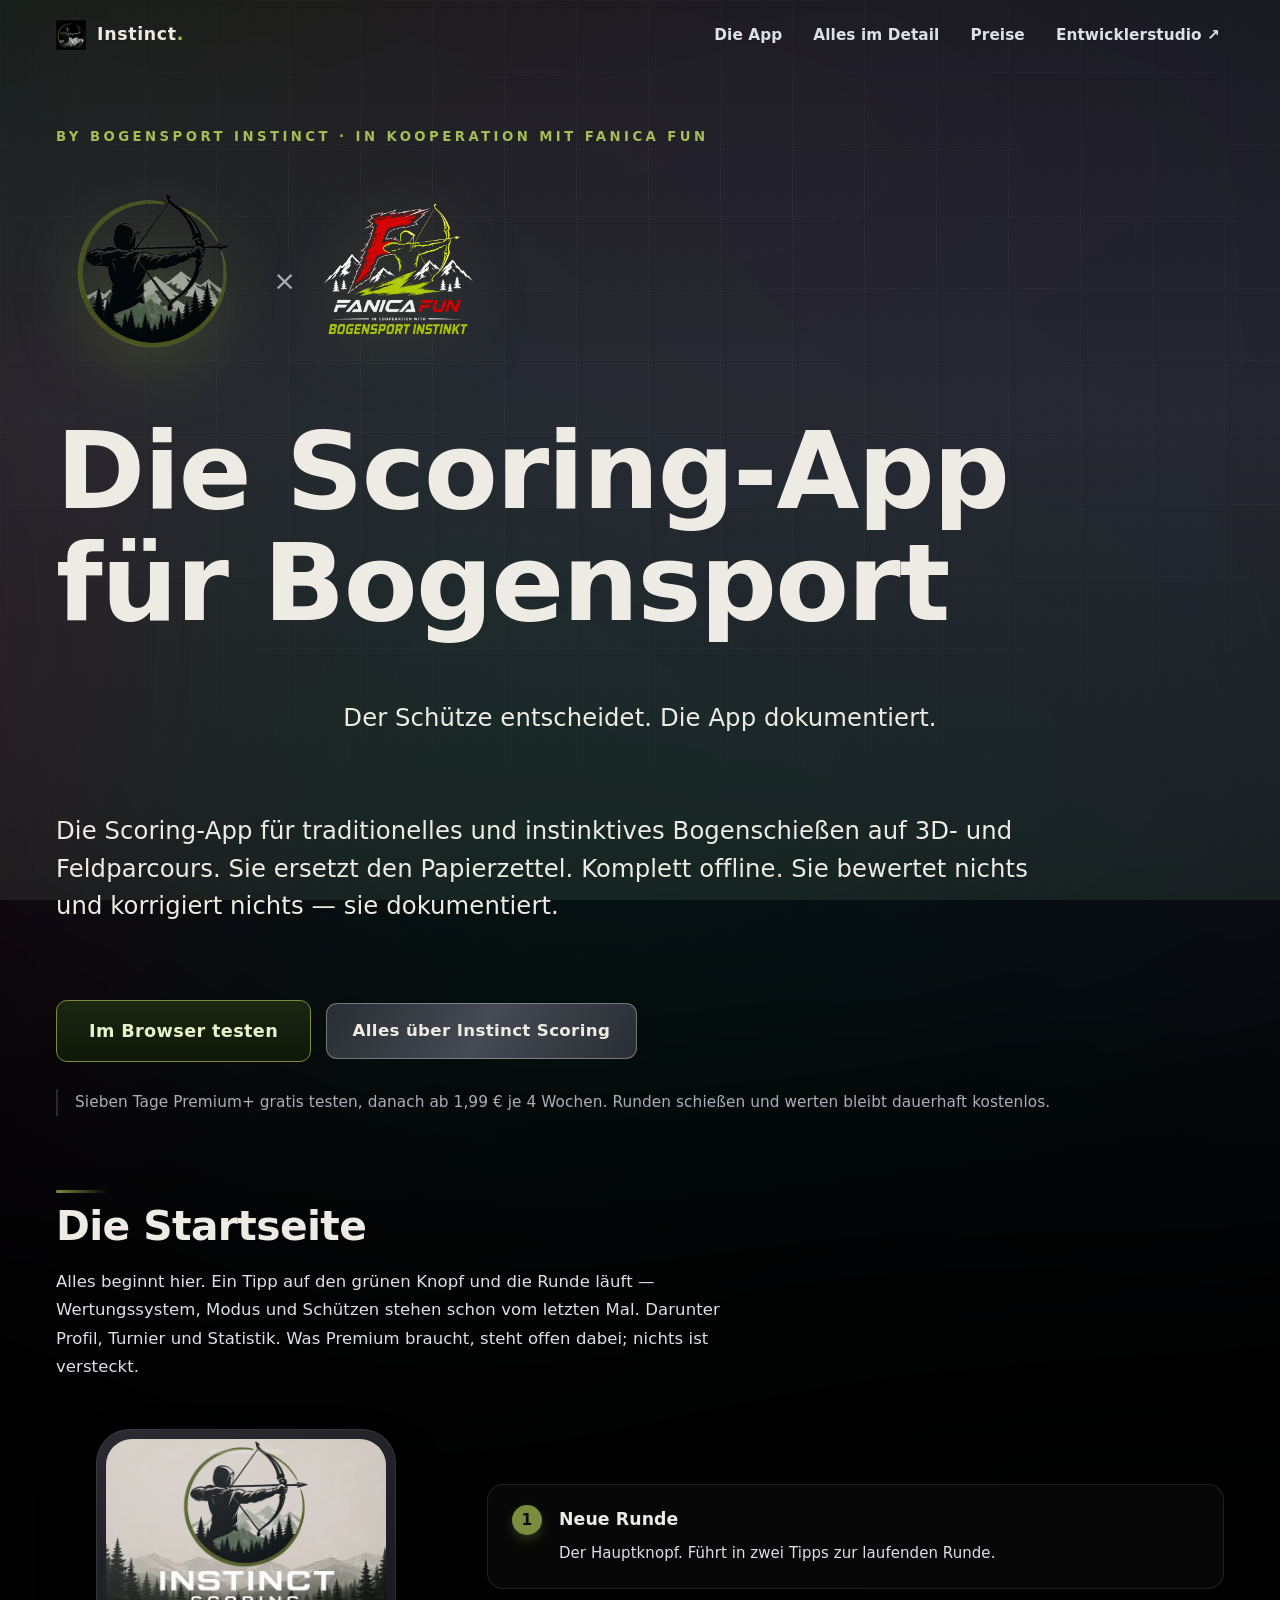
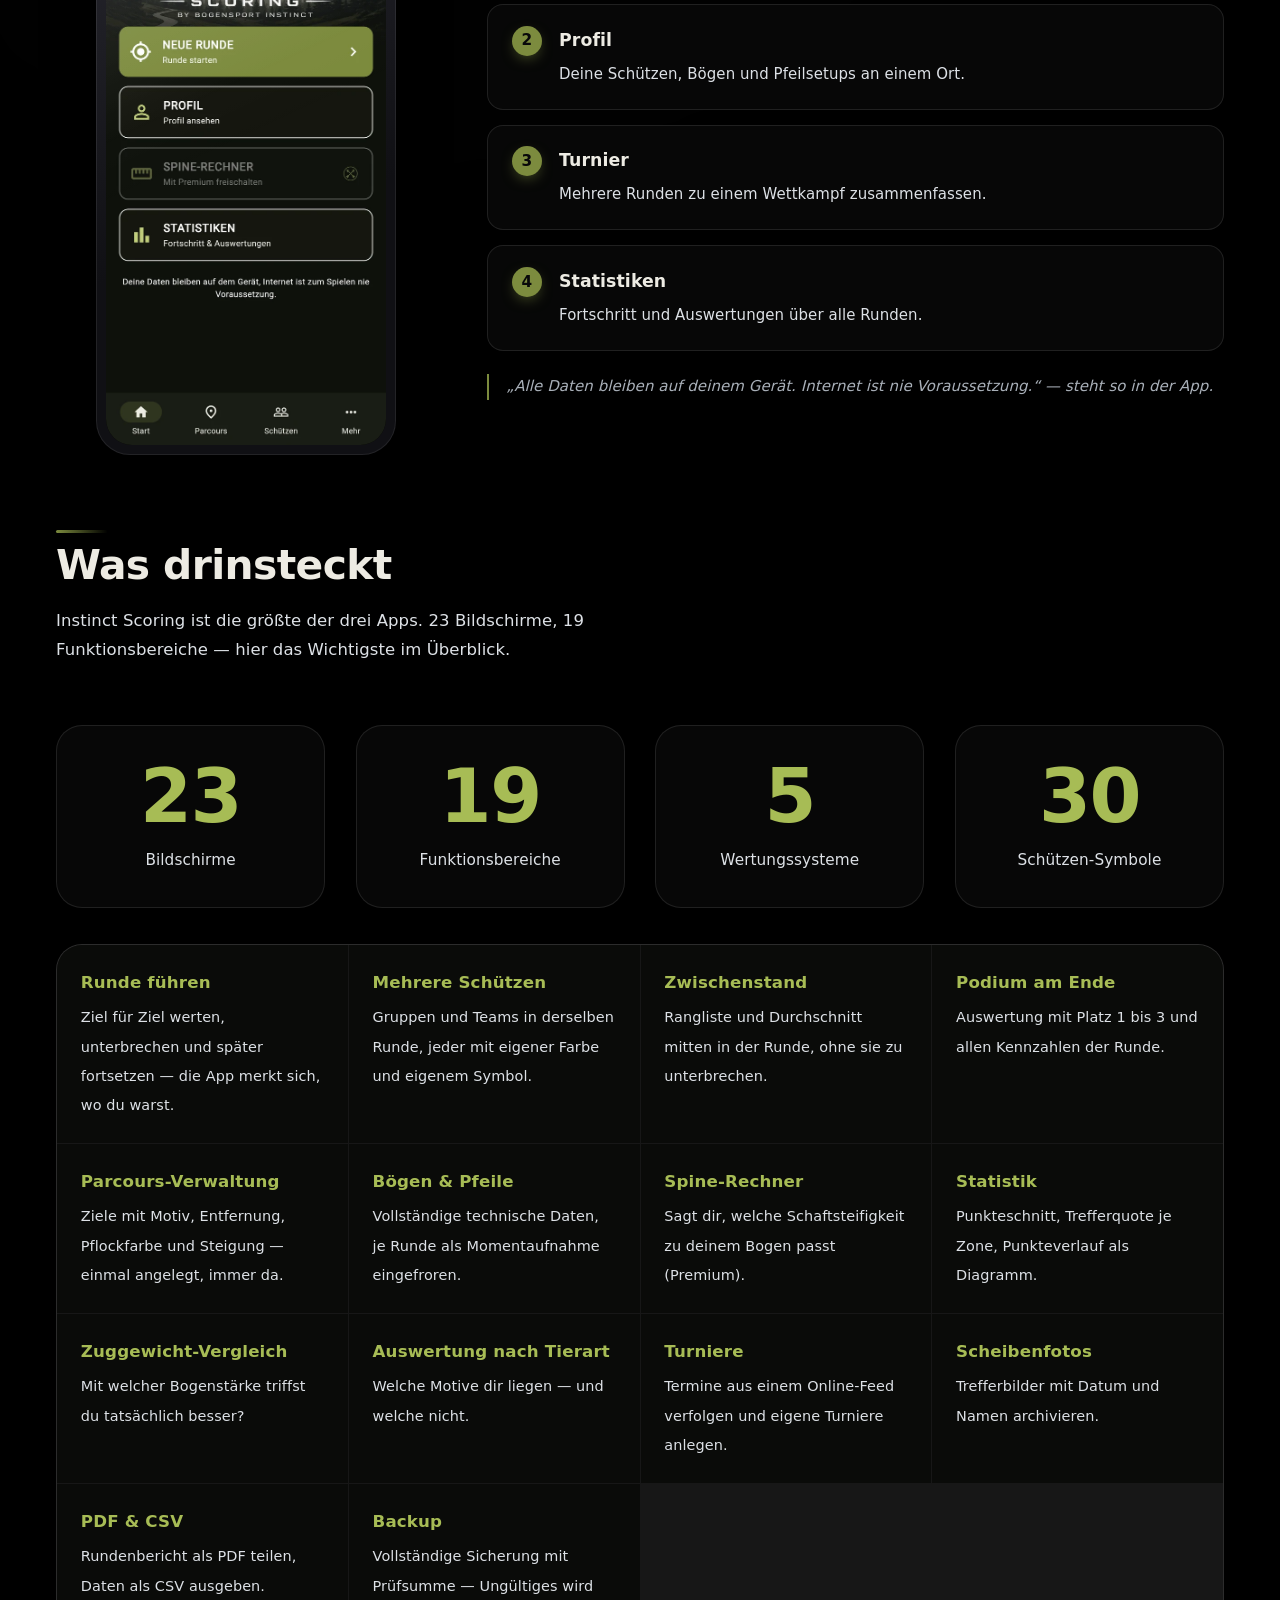
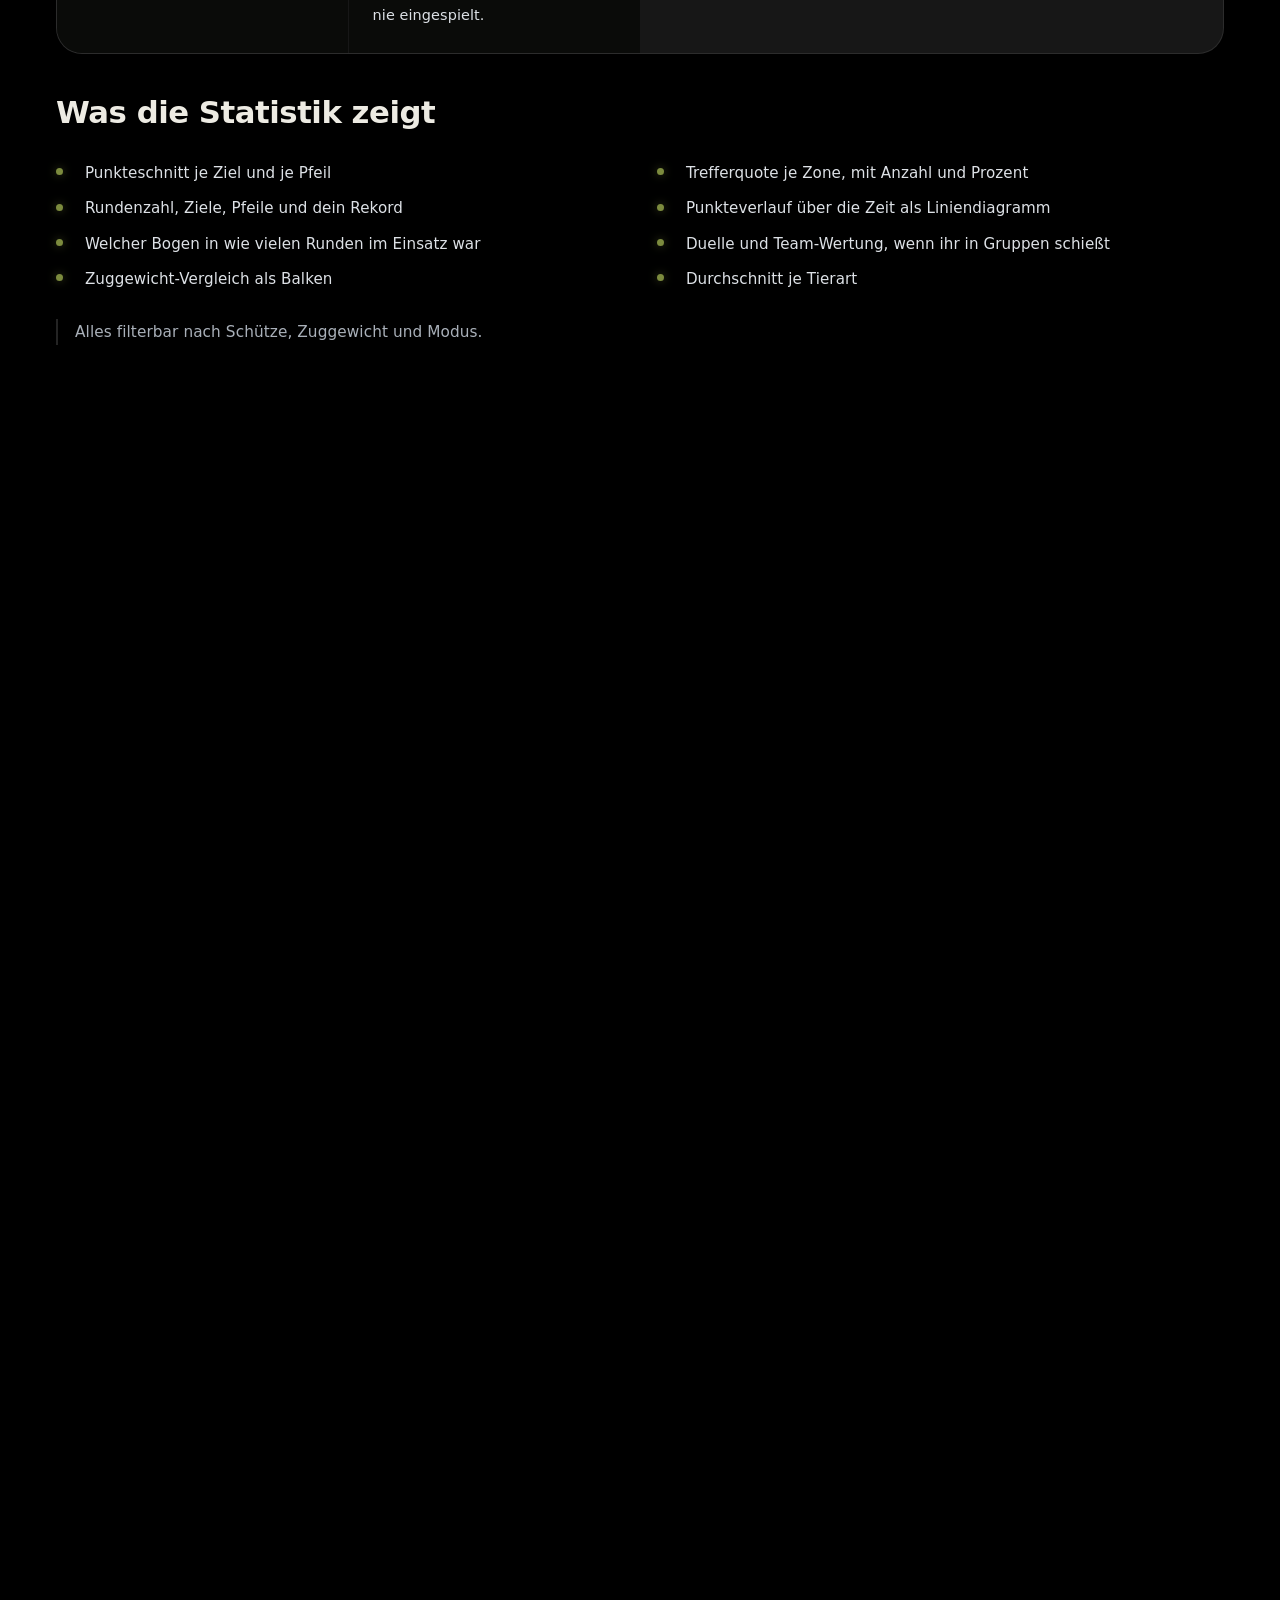
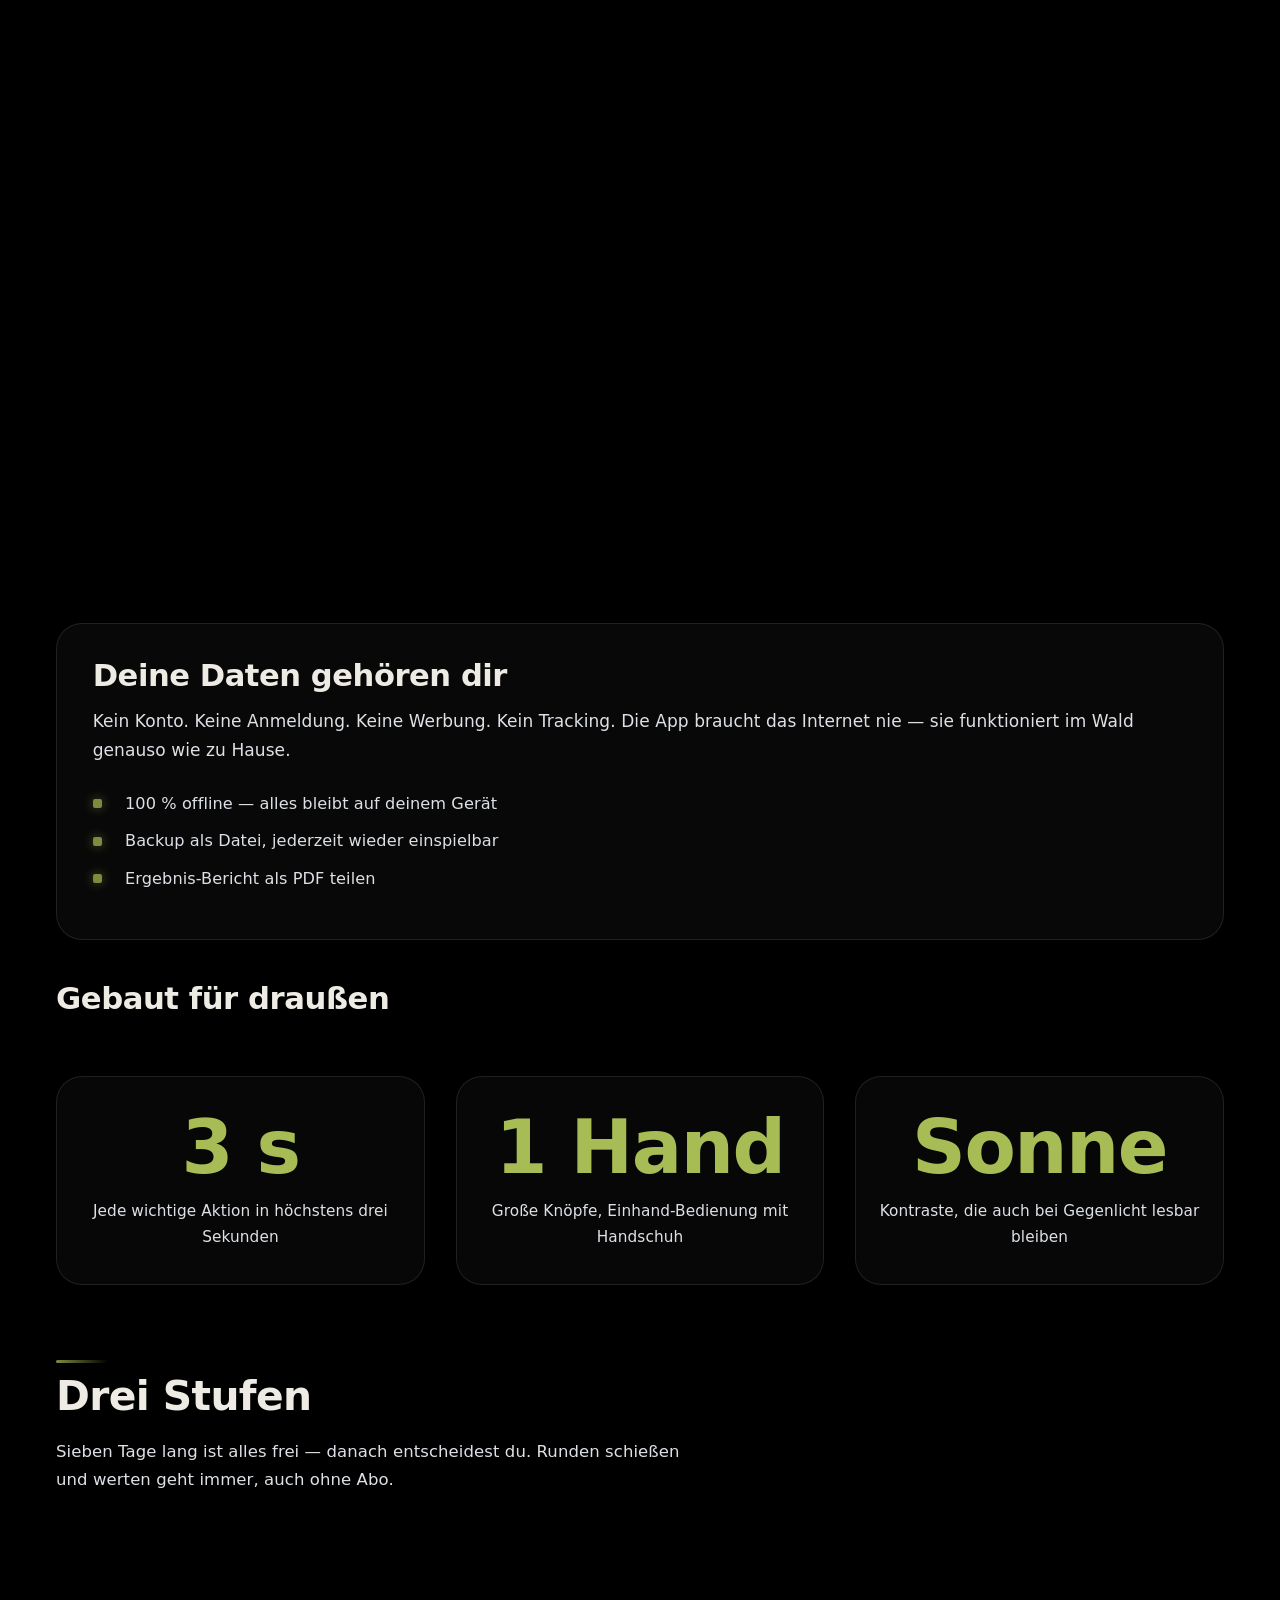
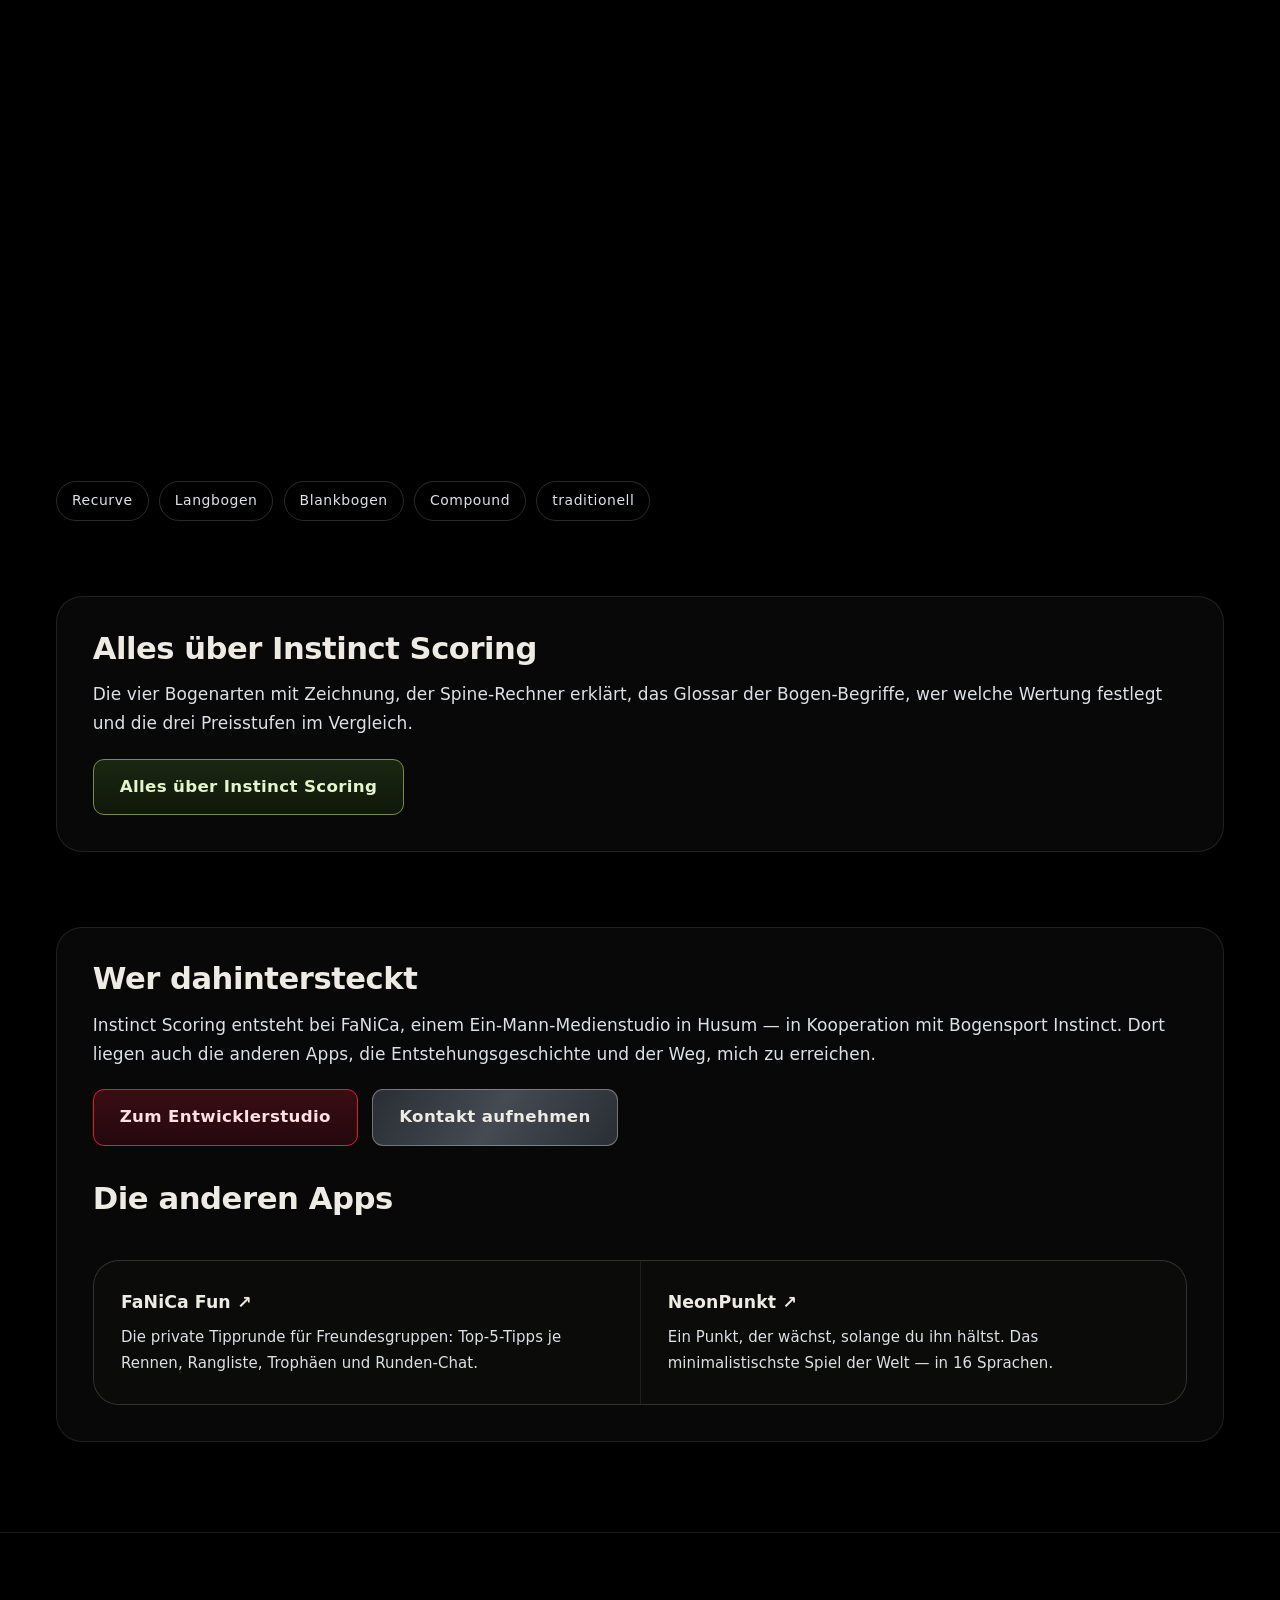
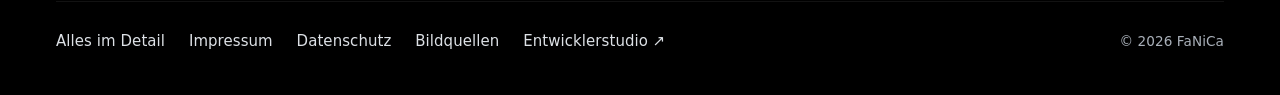
==== commit 2008e762: "Kooperationslogo wieder in den Seitenkopf (Falk 31.07.) Ich hatte es beim Bau der eigenstaendigen Se" ====
--- a/index.html
+++ b/index.html
@@ -52,13 +52,17 @@
     <!-- ---------- Kopf ---------- -->
     <div class="kapitelkopf">
       <p class="kennung" data-t="instinct.kooperation"></p>
-      <!-- Auf DIESER Seite ist Instinct die Hauptmarke — deshalb steht das
-           Instinct-Logo allein und gross. Das FaNiCa-Fun-Logo (Datei
-           logo-kooperation.webp) gehoert auf die Entwickler-Website, wo
-           FaNiCa die Dachmarke ist; hier waere es die falsche Gewichtung. -->
+      <!-- LOGO-PAAR (Falk 31.07.): links das Logo der App Instinct Scoring,
+           daneben kleiner das gemeinsame Kooperationslogo
+           „FaNiCa Fun in cooperation with Bogensport Instinkt".
+           Beide gehoeren in den Seitenkopf — nicht eines davon weglassen. -->
       <div class="logo-paar">
         <img class="kapitel-logo" src="bilder/marke/logo-instinct.webp"
-             alt="Instinct Scoring — Logo" width="260" height="260">
+             alt="Instinct Scoring — Logo der App" width="220" height="220">
+        <span class="logo-mal" aria-hidden="true">×</span>
+        <img class="kapitel-logo kapitel-logo-klein" src="bilder/marke/logo-kooperation.webp"
+             alt="FaNiCa Fun in Kooperation mit Bogensport Instinkt"
+             width="200" height="176">
       </div>
       <h1>Die Scoring-App für Bogensport</h1>
       <p class="gross" style="max-width:64ch;margin-inline:auto"
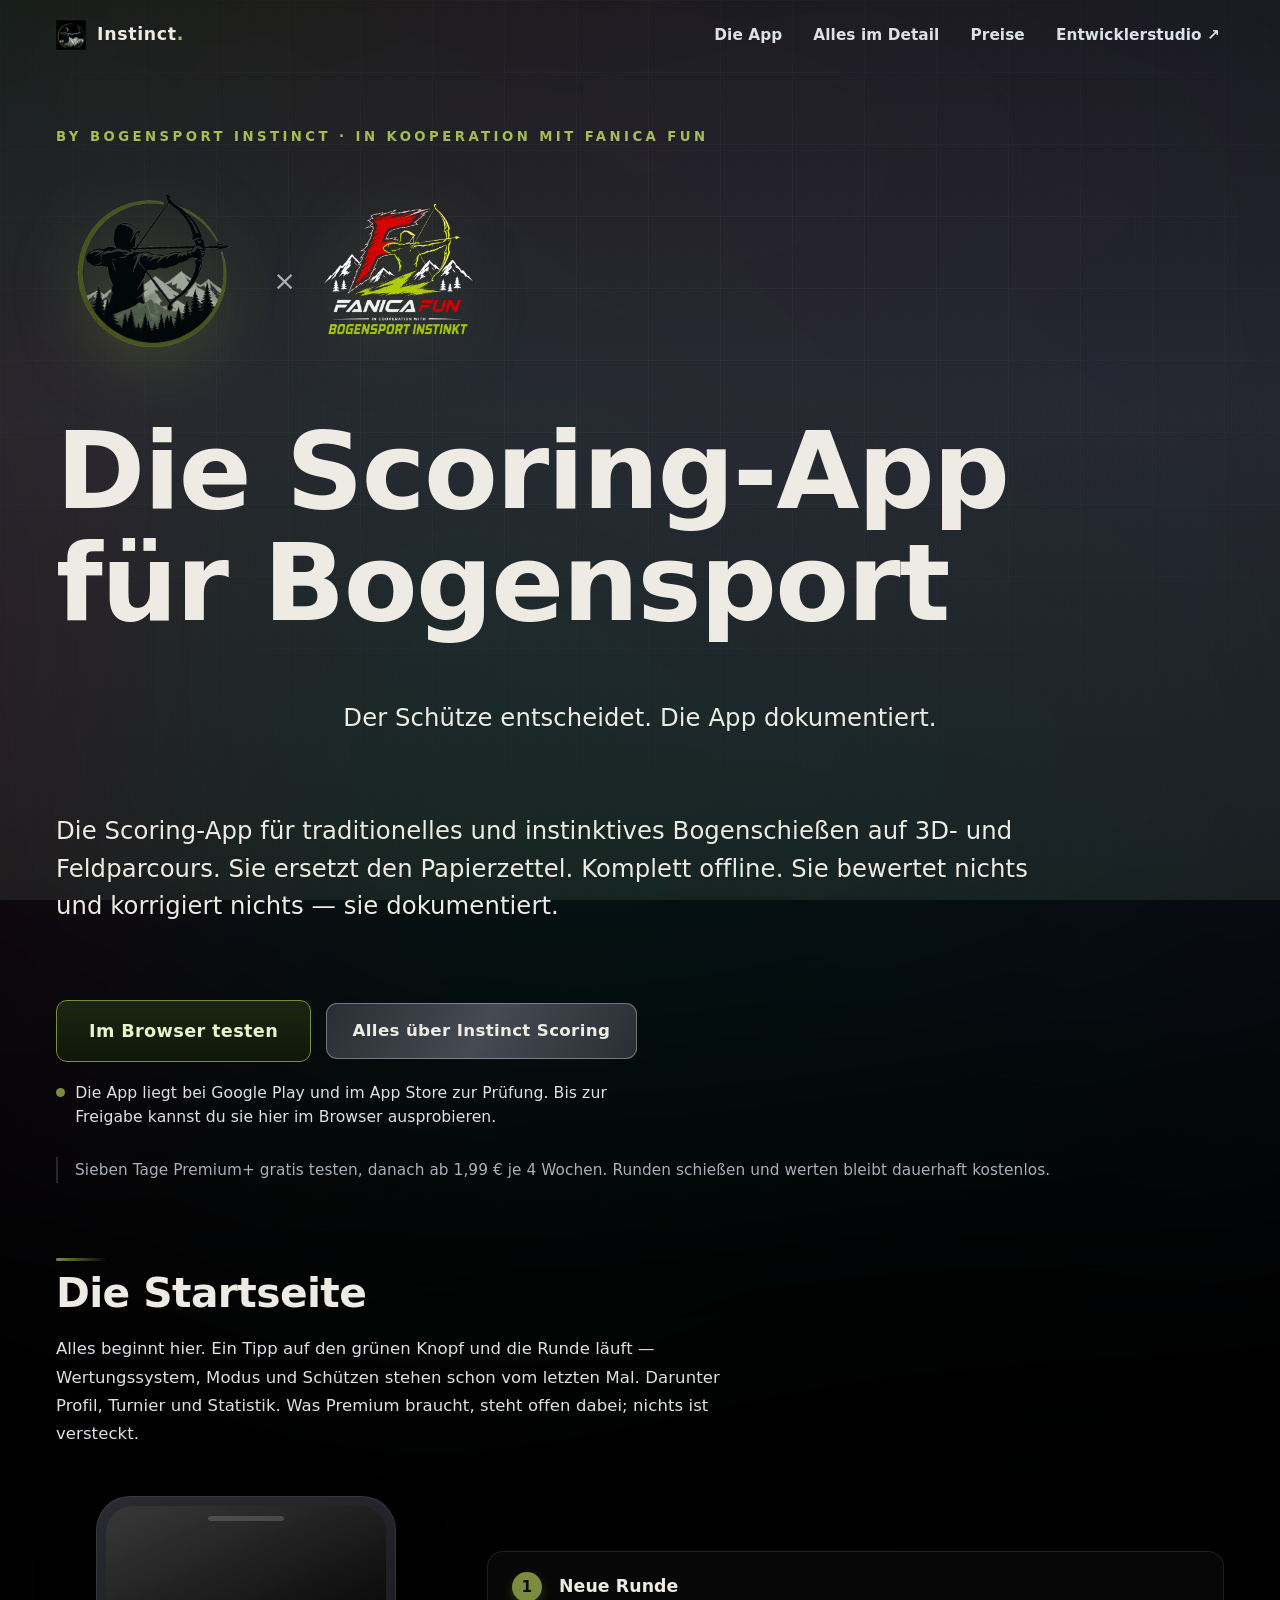
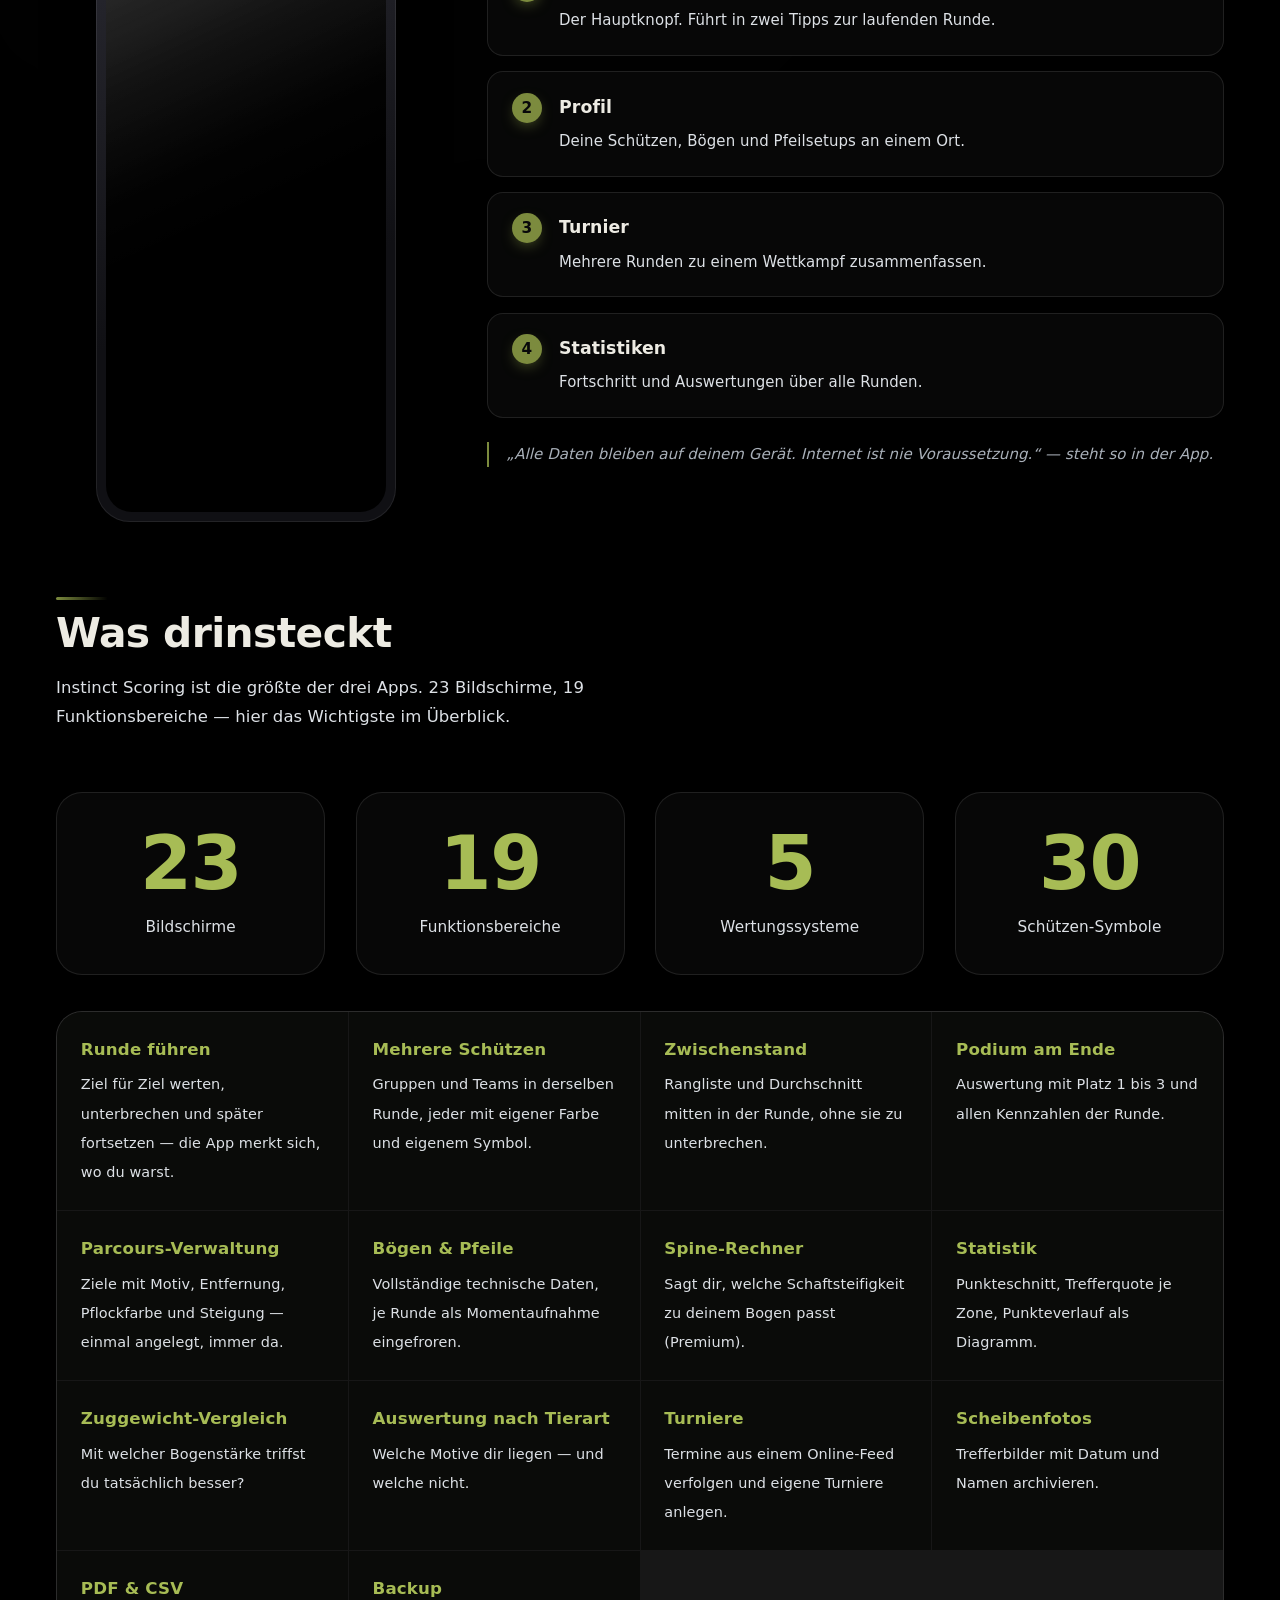
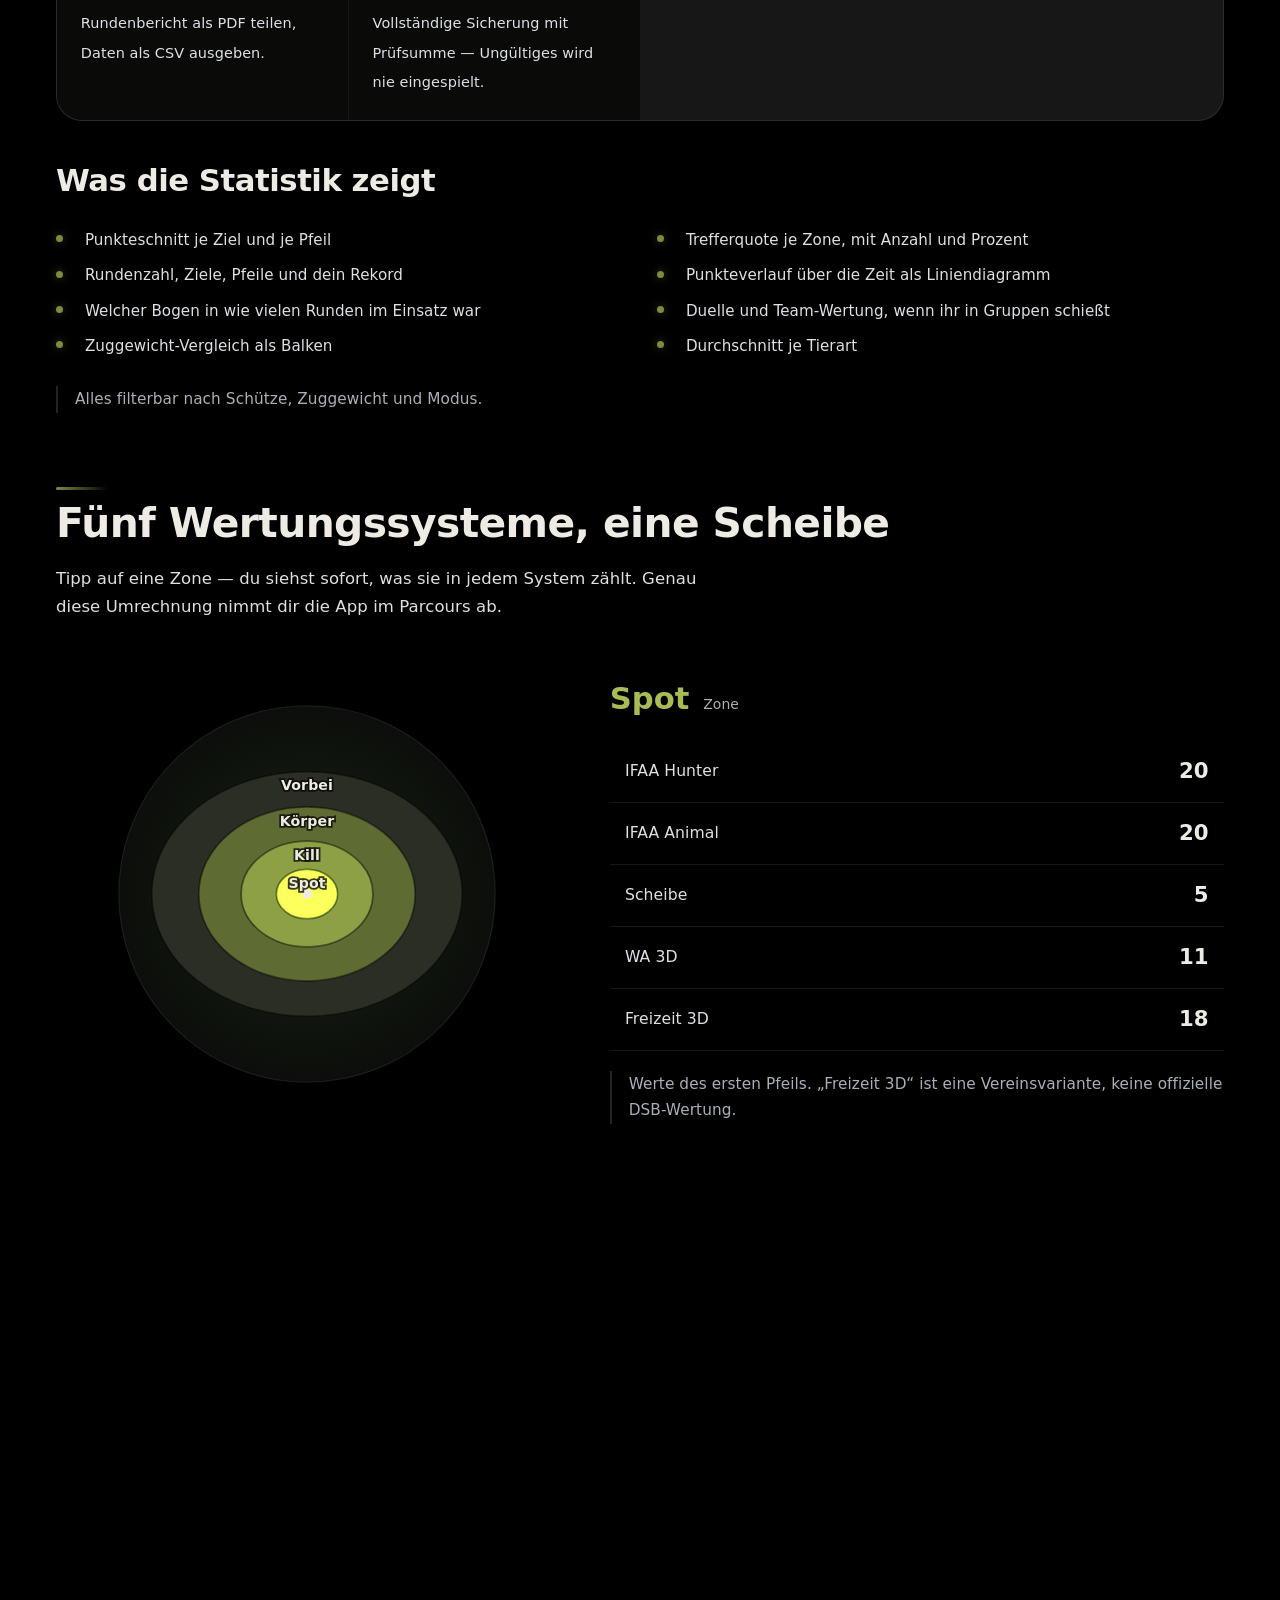
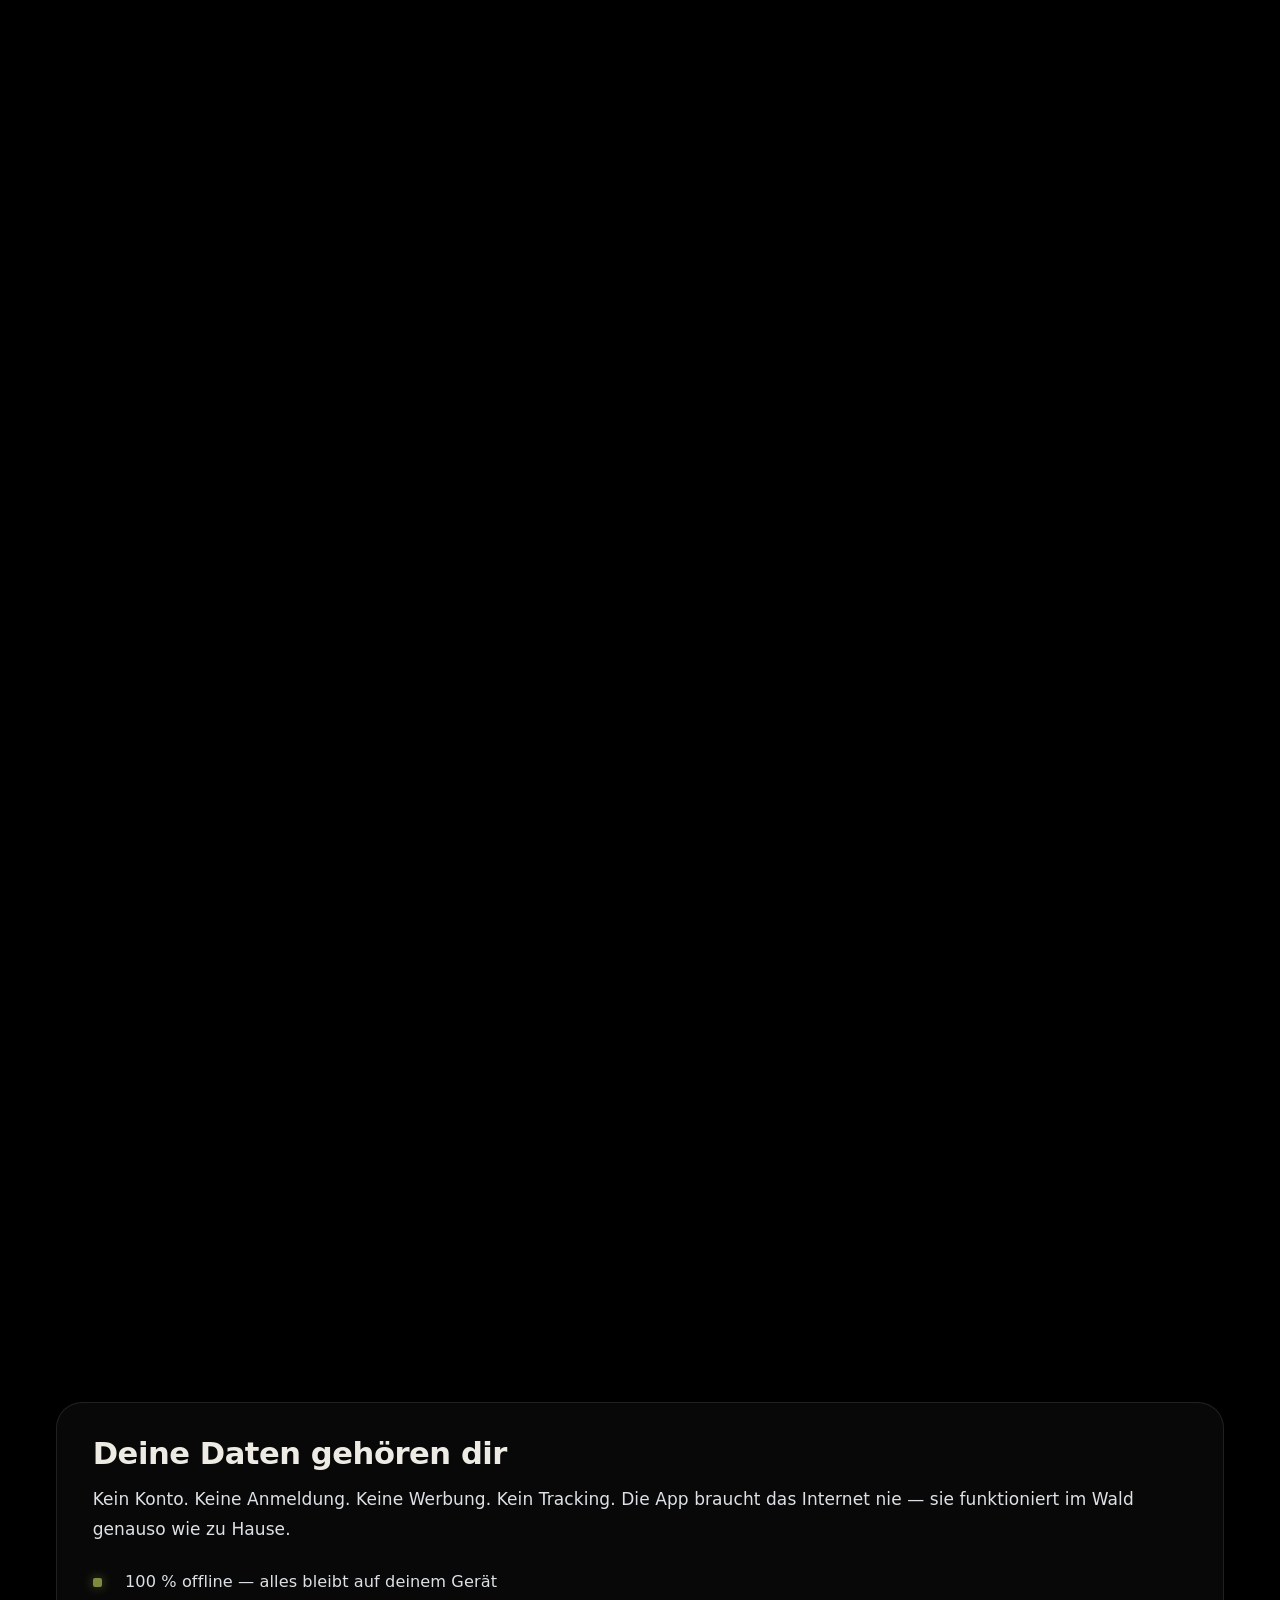
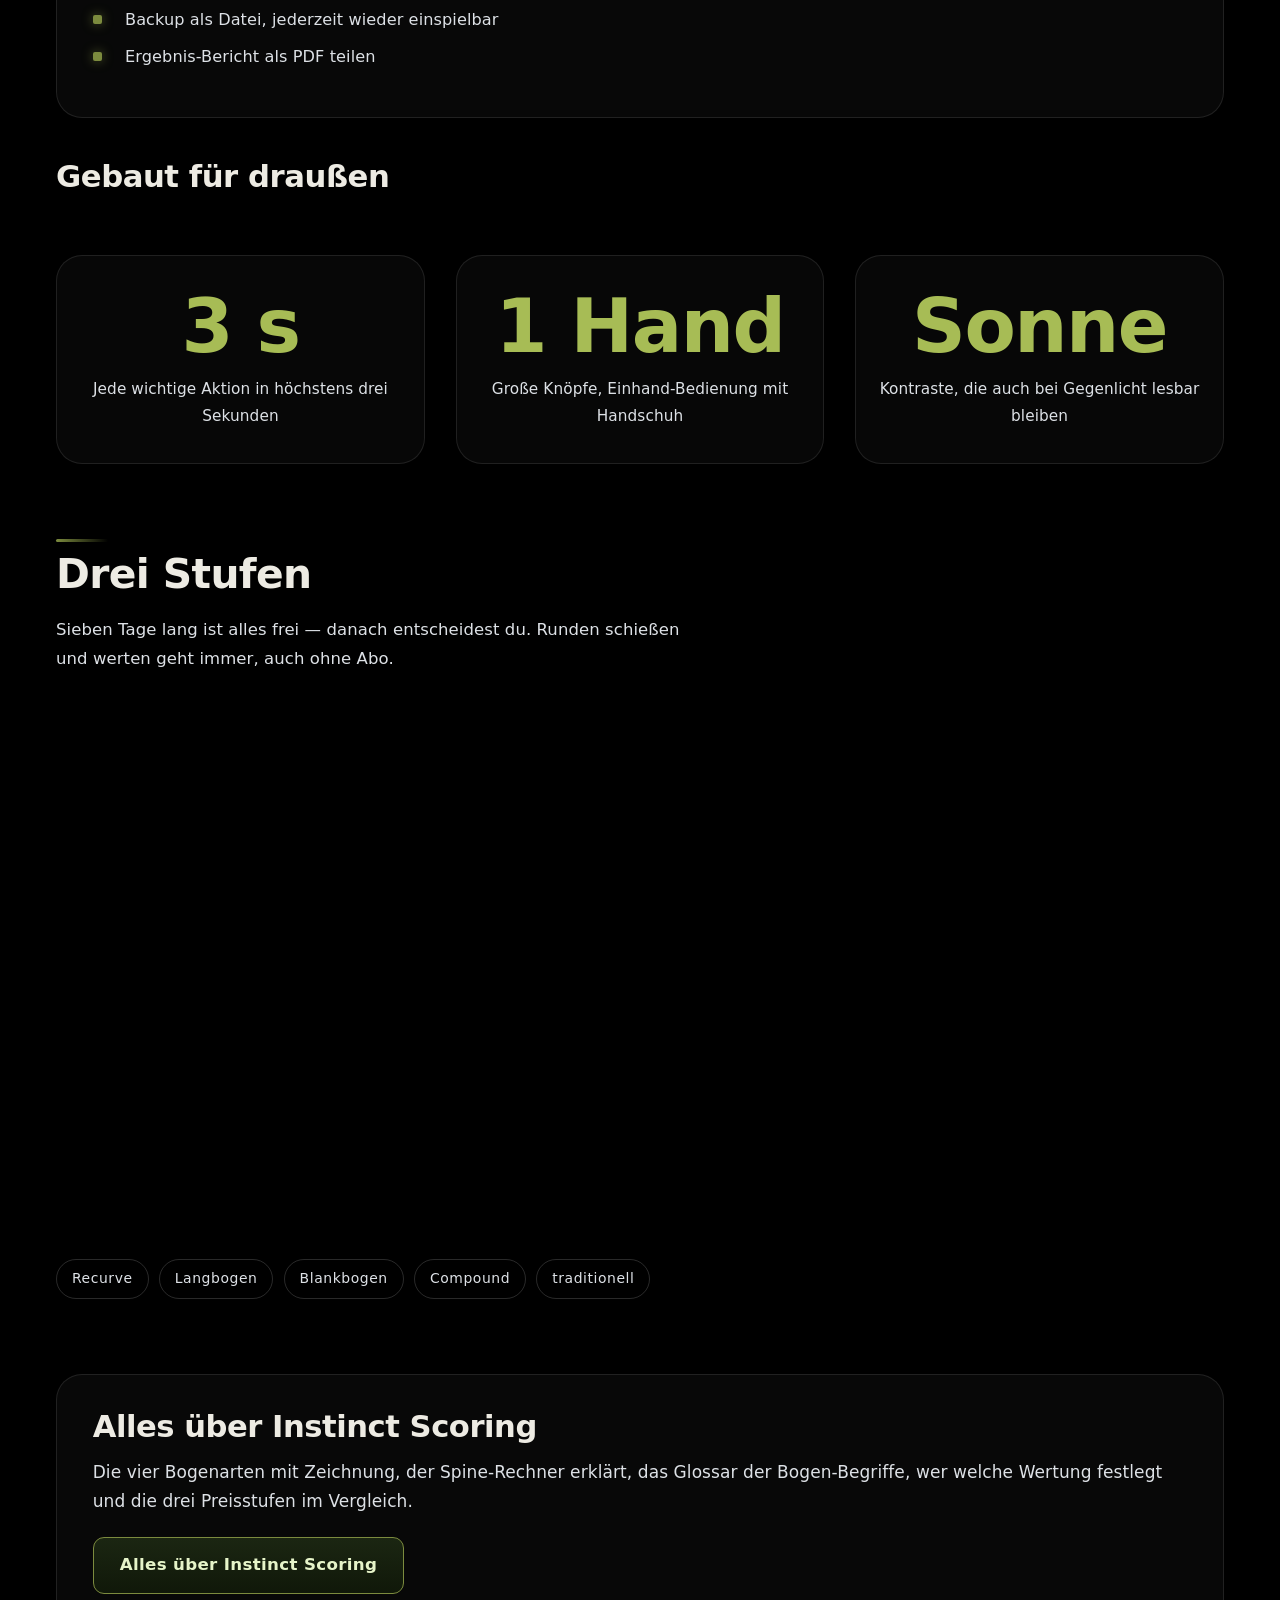
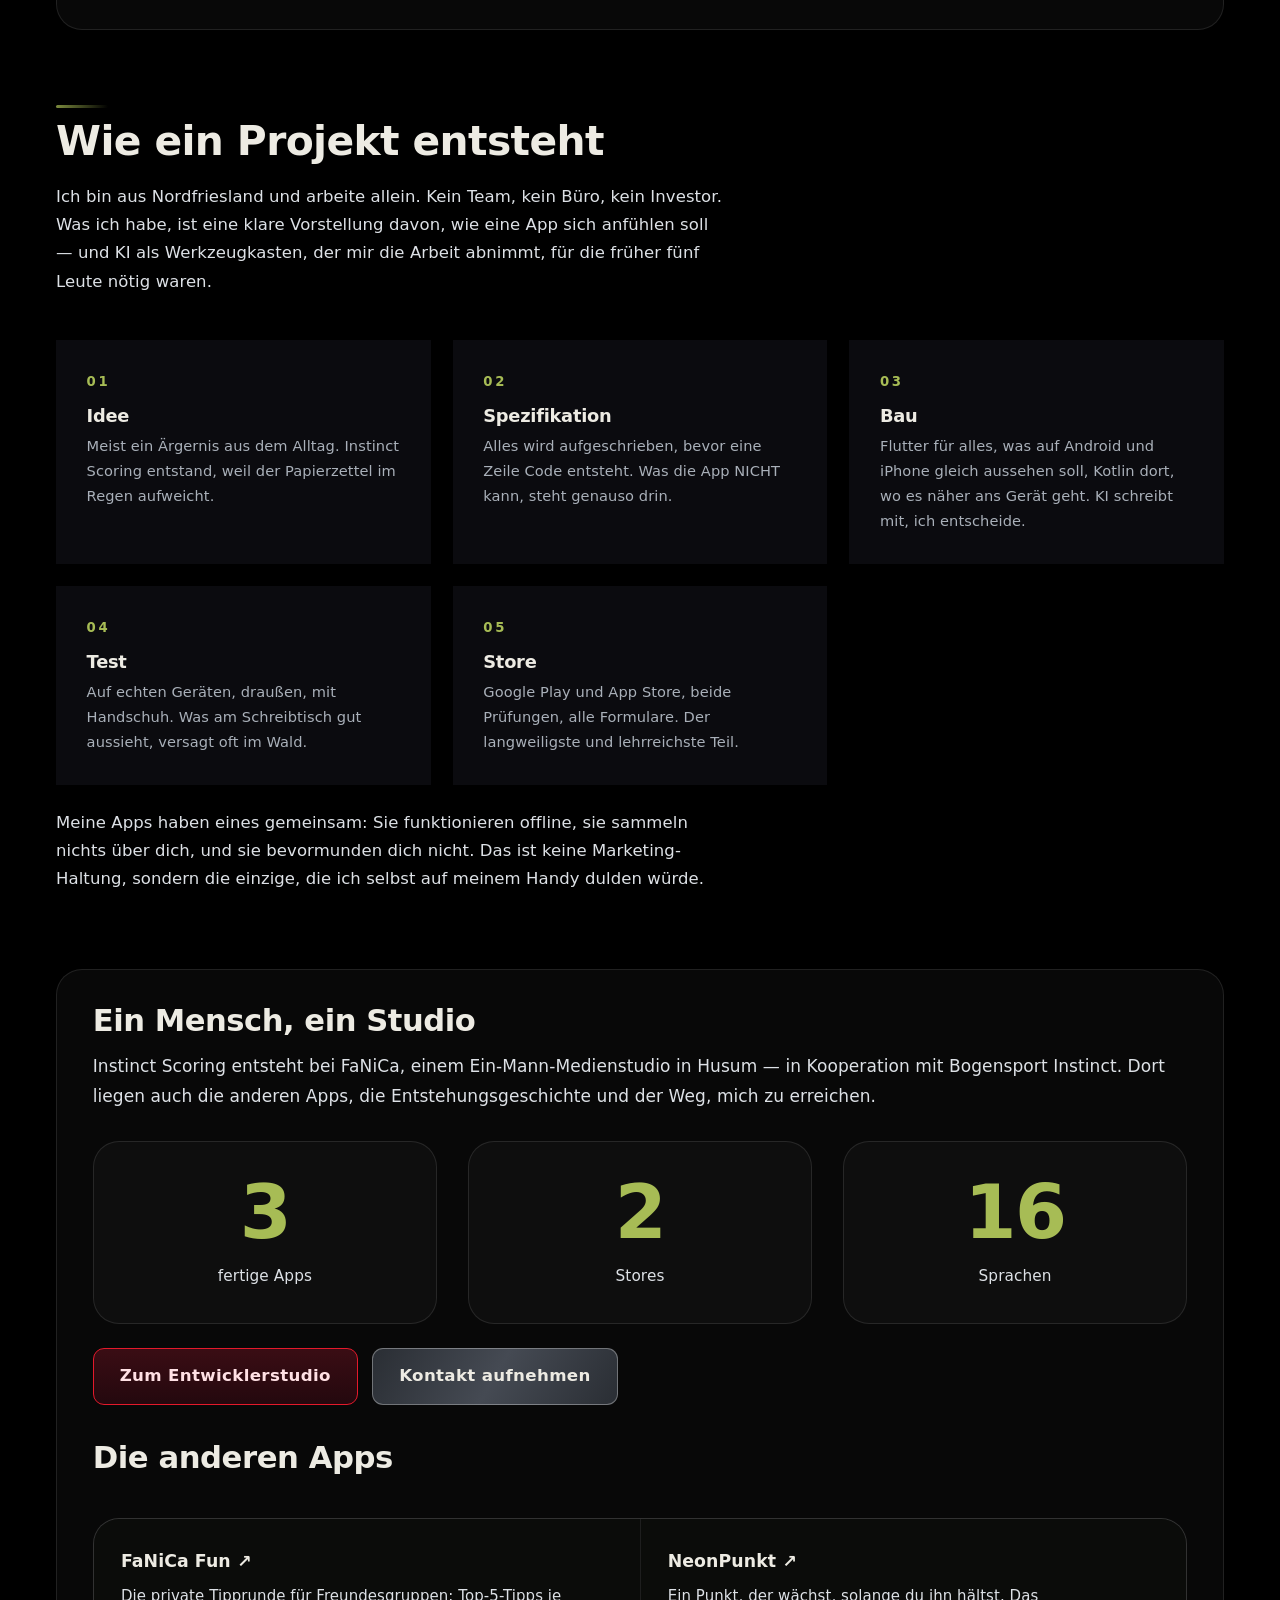
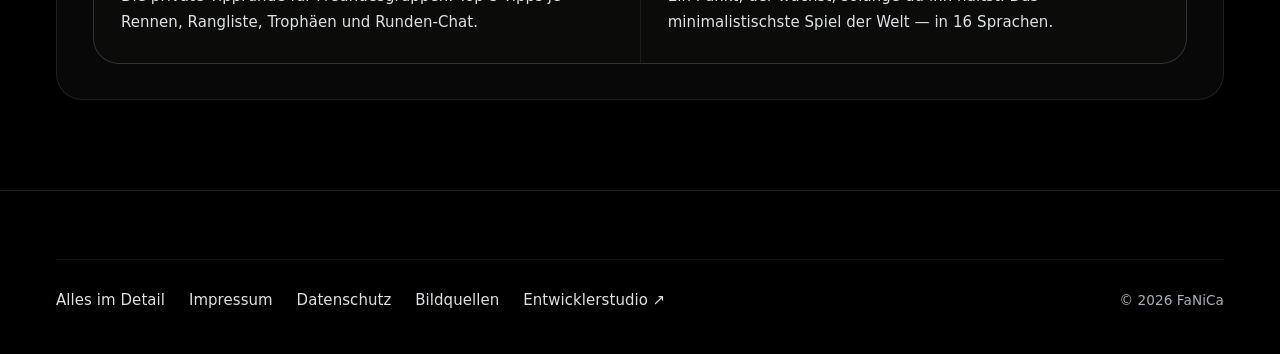
==== commit 138e5514: "Seite interessanter gemacht: Zielscheibe, Entstehung, ehrlicher Store-Stand Beim Zuschneiden lagen d" ====
--- a/index.html
+++ b/index.html
@@ -81,6 +81,14 @@
         <a class="nbtn b-scratch" href="details.html">
           <span data-t="instinct.mehrKnopf">Alles über Instinct Scoring</span></a>
       </div>
+      <!-- 🔴 Store-ZEILE, keine Knöpfe: Play und App Store liefern beide noch
+           404, weil die App gerade in Prüfung ist. Ein Knopf, der auf eine
+           Fehlerseite führt, ist schlimmer als gar keiner. Sobald die Stores
+           antworten, wird daraus ein Knopfpaar (Adressen stehen im LIESMICH). -->
+      <p class="store-status">
+        <span class="store-punkt" aria-hidden="true"></span>
+        <span data-t="instinct.storeStatus"></span>
+      </p>
       <p class="preis" data-t="instinct.preis"></p>
     </section>
 
@@ -118,6 +126,23 @@
       <p class="preis" data-t="instinct.umfangFilter"></p>
     </section>
 
+    <!-- ---------- Zielscheibe zum Antippen ----------
+         Das interaktivste Stück der Seite: Zone antippen, sofort sehen, was
+         sie in jedem der fünf Systeme zählt. `scheibeEinrichten()` in app.js
+         zeichnet SVG und Tafel aus `instinct.scheibeZonen`. -->
+    <section class="unter-block" id="scheibe">
+      <h2 data-t="instinct.scheibeTitel">Fünf Wertungssysteme, eine Scheibe</h2>
+      <p class="leise" style="max-width:62ch" data-t="instinct.scheibeText"></p>
+      <div class="scheibe-block">
+        <div class="scheibe-buehne" id="scheibe-buehne"></div>
+        <div>
+          <div id="scheibe-tafel"></div>
+          <p class="preis" style="margin-top:1.2rem"
+             data-t="instinct.scheibeFussnote"></p>
+        </div>
+      </div>
+    </section>
+
     <!-- ---------- Funktionsblöcke ---------- -->
     <section class="unter-block">
       <div id="instinct-bloecke"></div>
@@ -157,12 +182,26 @@
       </div>
     </section>
 
+    <!-- ---------- Wie die App entstand ----------
+         Falks Ablauf aus texte.js (`ueber.ablauf`) — erzählt die Herkunft der
+         App und macht die Seite informativ statt nur werblich. -->
+    <section class="unter-block" id="entstehung">
+      <h2 data-t="ueber.ablaufTitel">Wie ein Projekt entsteht</h2>
+      <p class="leise" style="max-width:64ch" data-t="ueber.text"></p>
+      <div class="schritte" id="ueber-ablauf"></div>
+      <p class="leise" style="max-width:64ch;margin-top:1.4rem"
+         data-t="ueber.textZwei"></p>
+    </section>
+
     <!-- ---------- Entwicklerstudio ---------- -->
     <section class="unter-block" id="studio">
       <div class="karte">
-        <h2 style="font-size:clamp(1.3rem,2.6vw,1.8rem)">Wer dahintersteckt</h2>
+        <h2 style="font-size:clamp(1.3rem,2.6vw,1.8rem)"
+            data-t="ueber.titel">Ein Mensch, ein Studio</h2>
         <p data-t="studio.text"></p>
-        <div class="aktionen" style="margin-top:1.2rem">
+        <div class="zahlen" id="ueber-zahlen"
+             style="margin-top:clamp(1.2rem,2.4vw,1.8rem)"></div>
+        <div class="aktionen" style="margin-top:1.4rem">
           <a class="nbtn b-ripple"
              href="https://alonepard10501.github.io/fanica/"
              target="_blank" rel="noopener">
--- a/style.css
+++ b/style.css
@@ -2550,3 +2550,29 @@
 @media (prefers-reduced-motion: reduce) {
   .balken-fuellung, .anteil-teil { animation: none; }
 }
+
+/* ============================================================
+   STORE-STATUS — ehrlicher Zwischenstand statt toter Knöpfe.
+   Solange die App bei Apple und Play in Prüfung ist, führen die
+   Store-Adressen auf 404. Hier steht deshalb eine ruhige Zeile mit
+   pulsierendem Punkt, kein Knopf, der ins Leere führt.
+   ============================================================ */
+.store-status {
+  display: flex; align-items: flex-start; gap: .6rem;
+  margin-top: 1.1rem; max-width: 58ch;
+  font-size: .92rem; line-height: 1.55; color: var(--grau-hell);
+}
+.store-punkt {
+  flex: 0 0 auto; width: 9px; height: 9px; margin-top: .45rem;
+  border-radius: 50%; background: var(--akzent);
+  box-shadow: 0 0 0 0 var(--akzent);
+  animation: store-puls 2.6s ease-out infinite;
+}
+@keyframes store-puls {
+  0%   { box-shadow: 0 0 0 0 color-mix(in srgb, var(--akzent) 60%, transparent); }
+  70%  { box-shadow: 0 0 0 9px transparent; }
+  100% { box-shadow: 0 0 0 0 transparent; }
+}
+@media (prefers-reduced-motion: reduce) {
+  .store-punkt { animation: none; }
+}
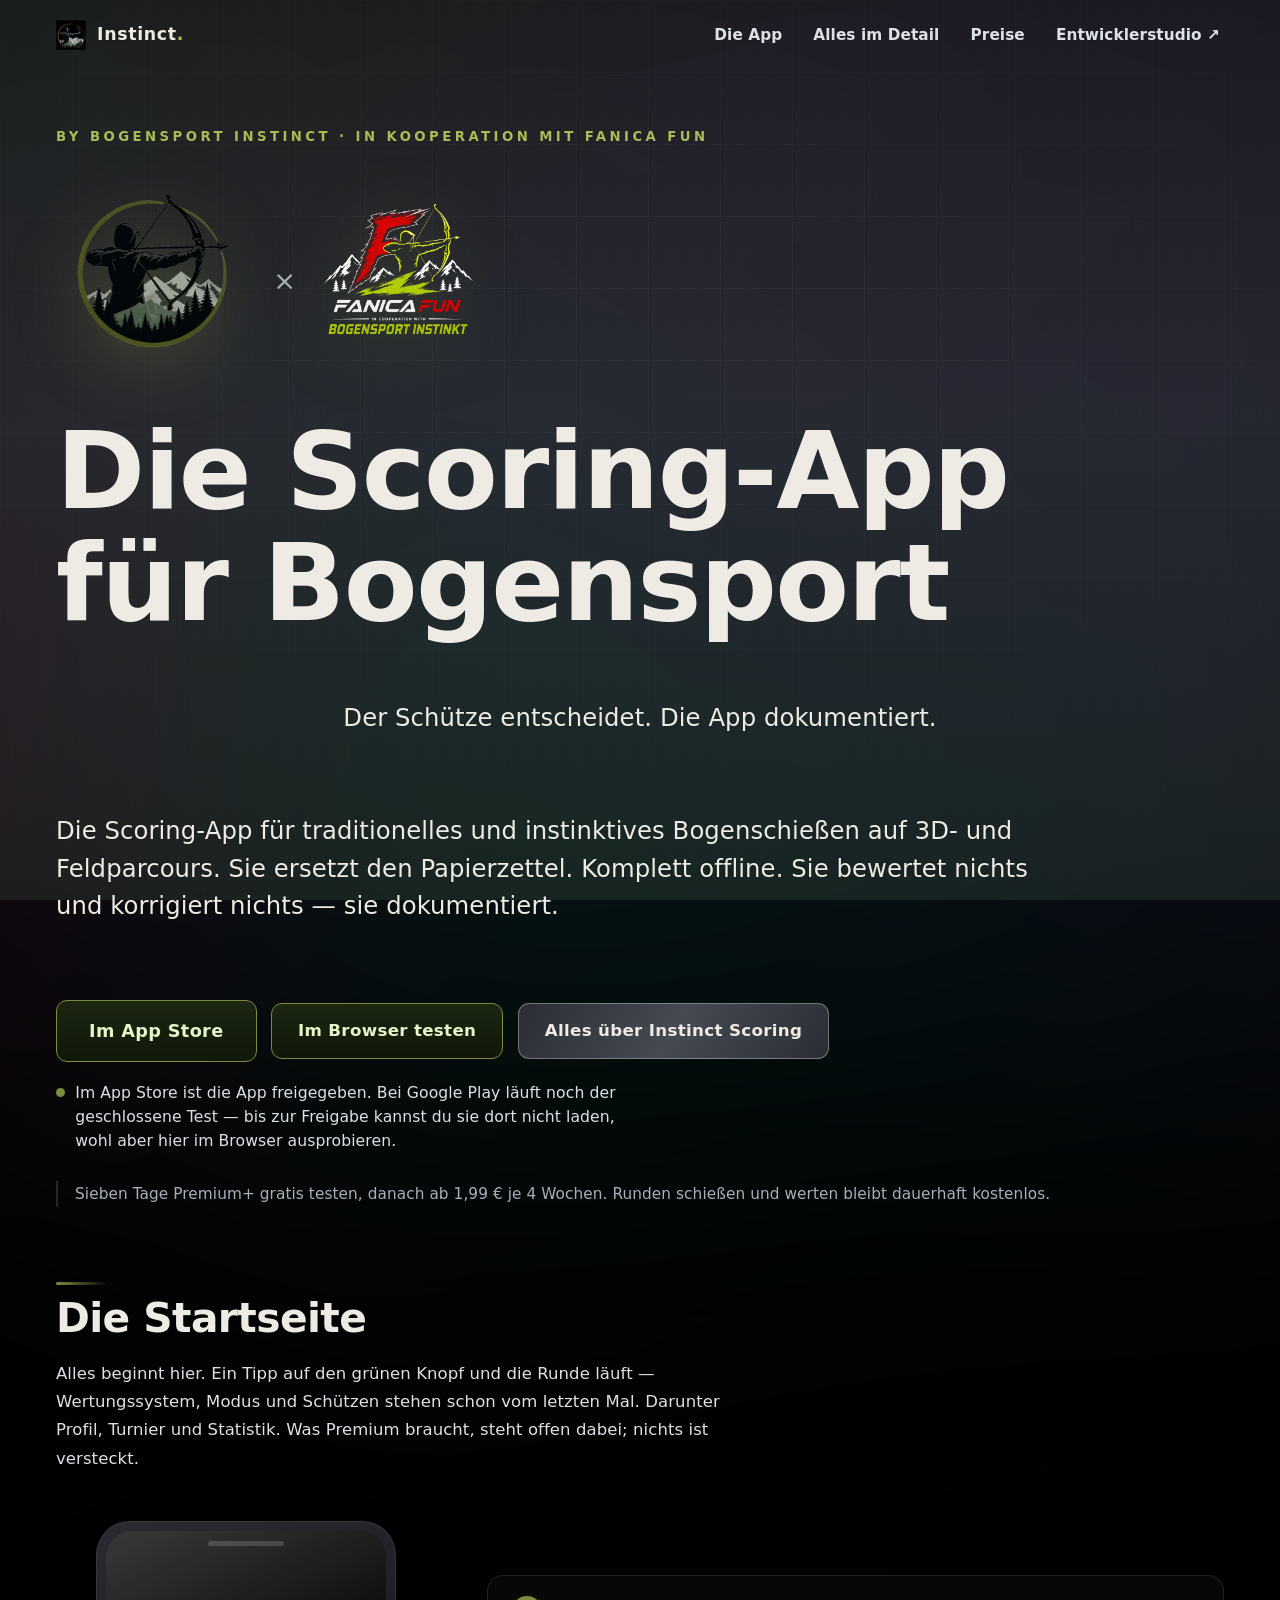
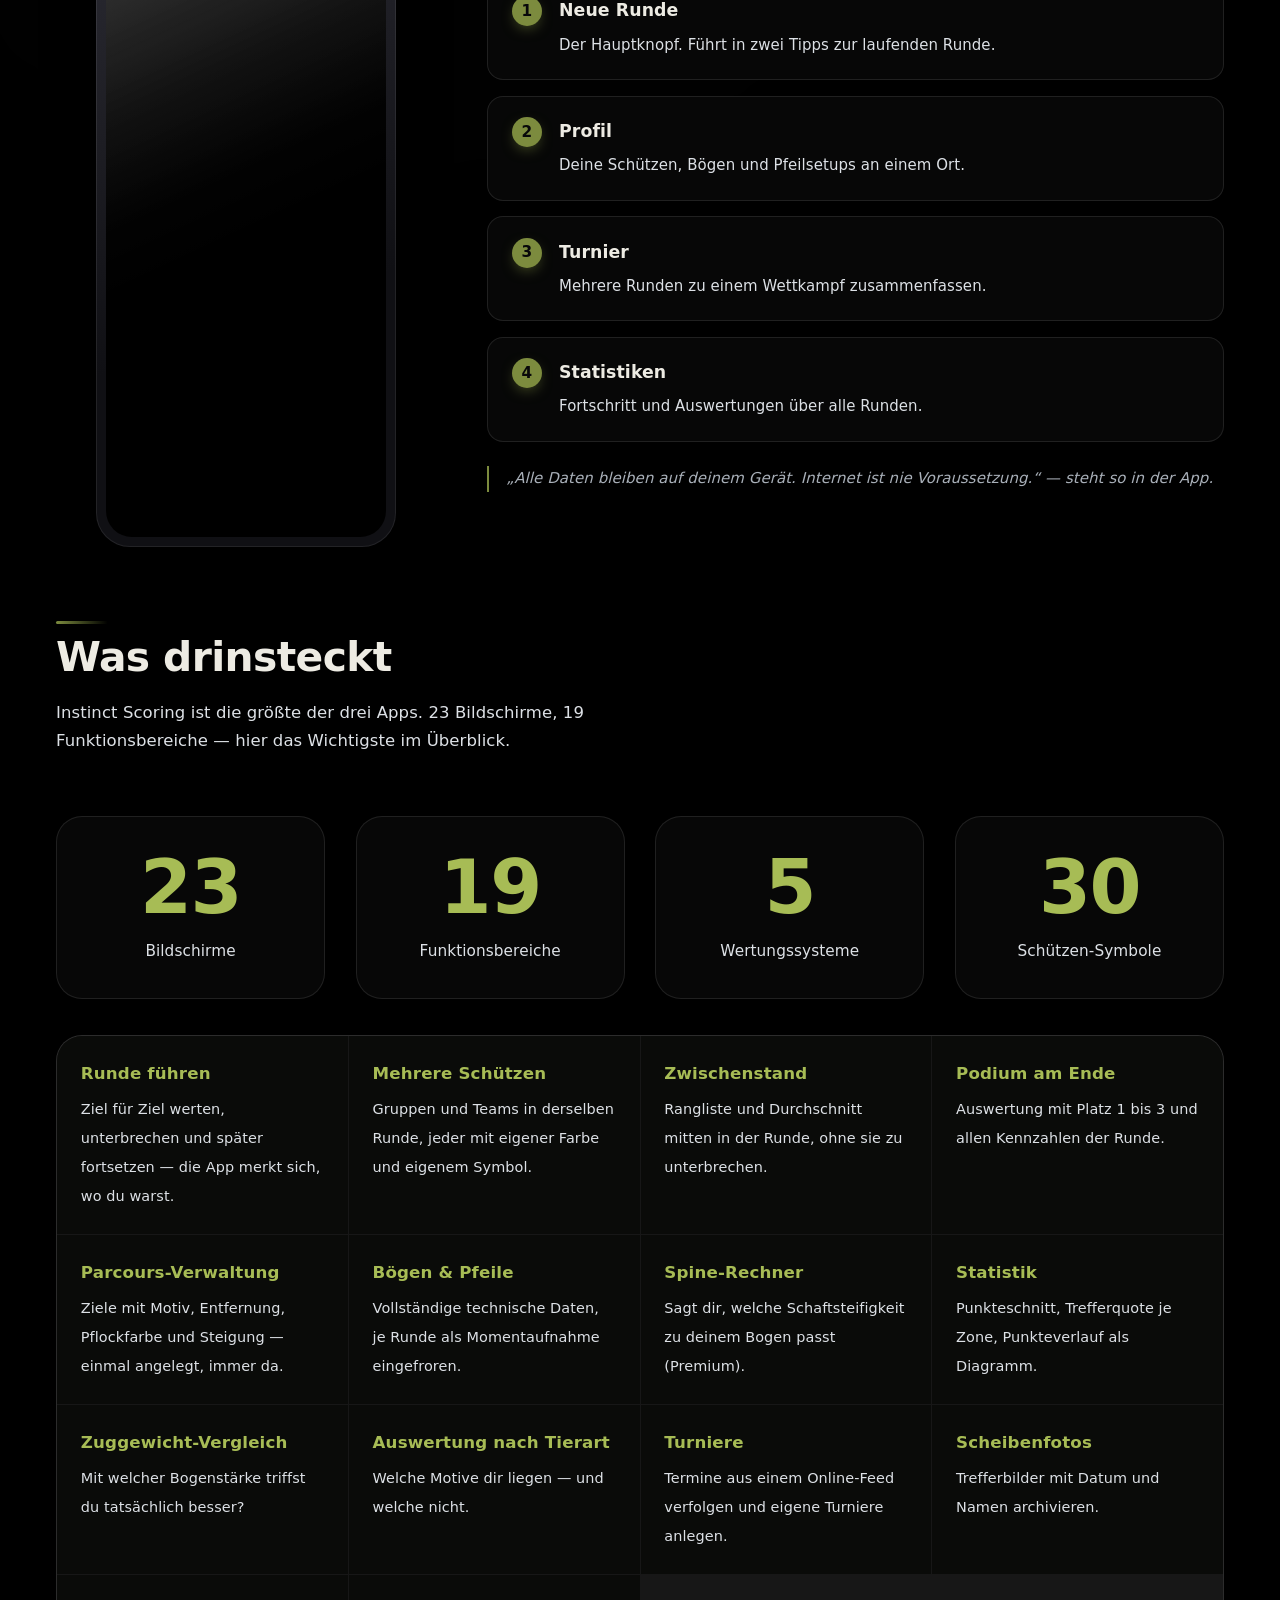
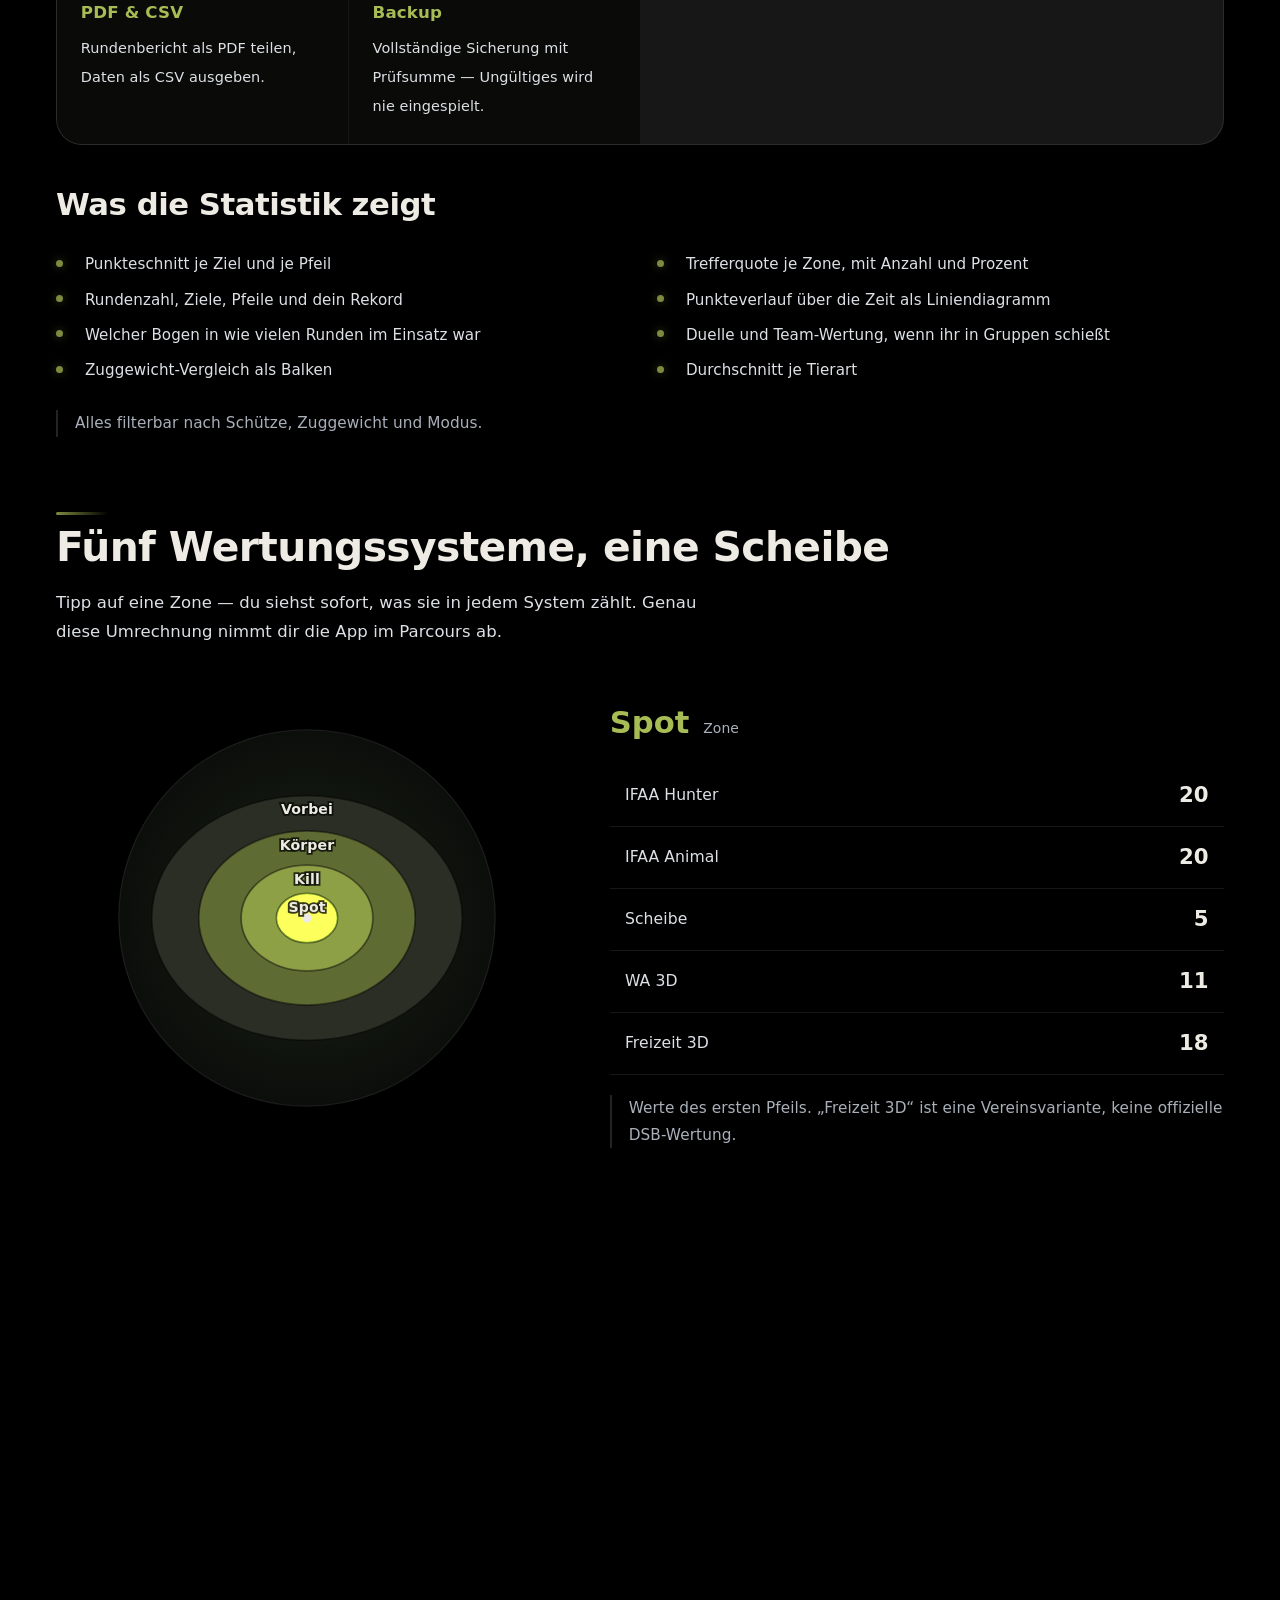
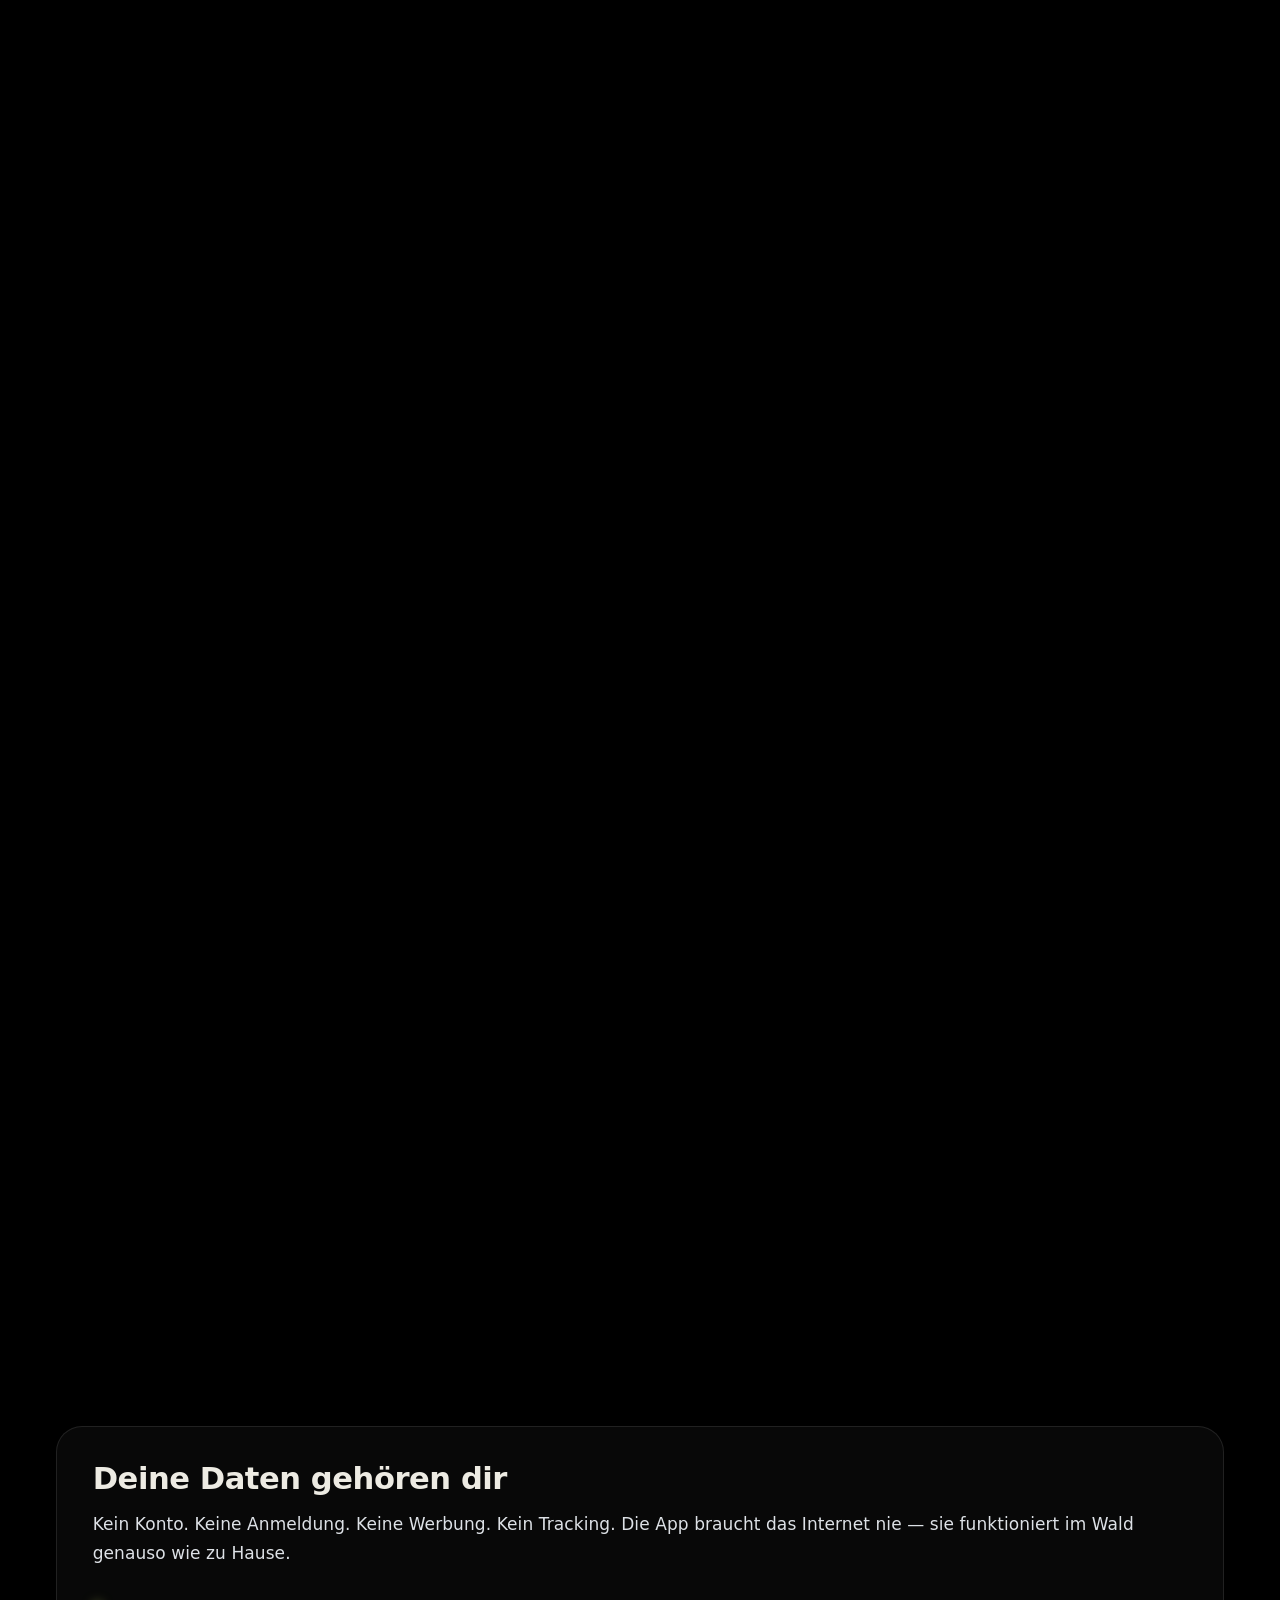
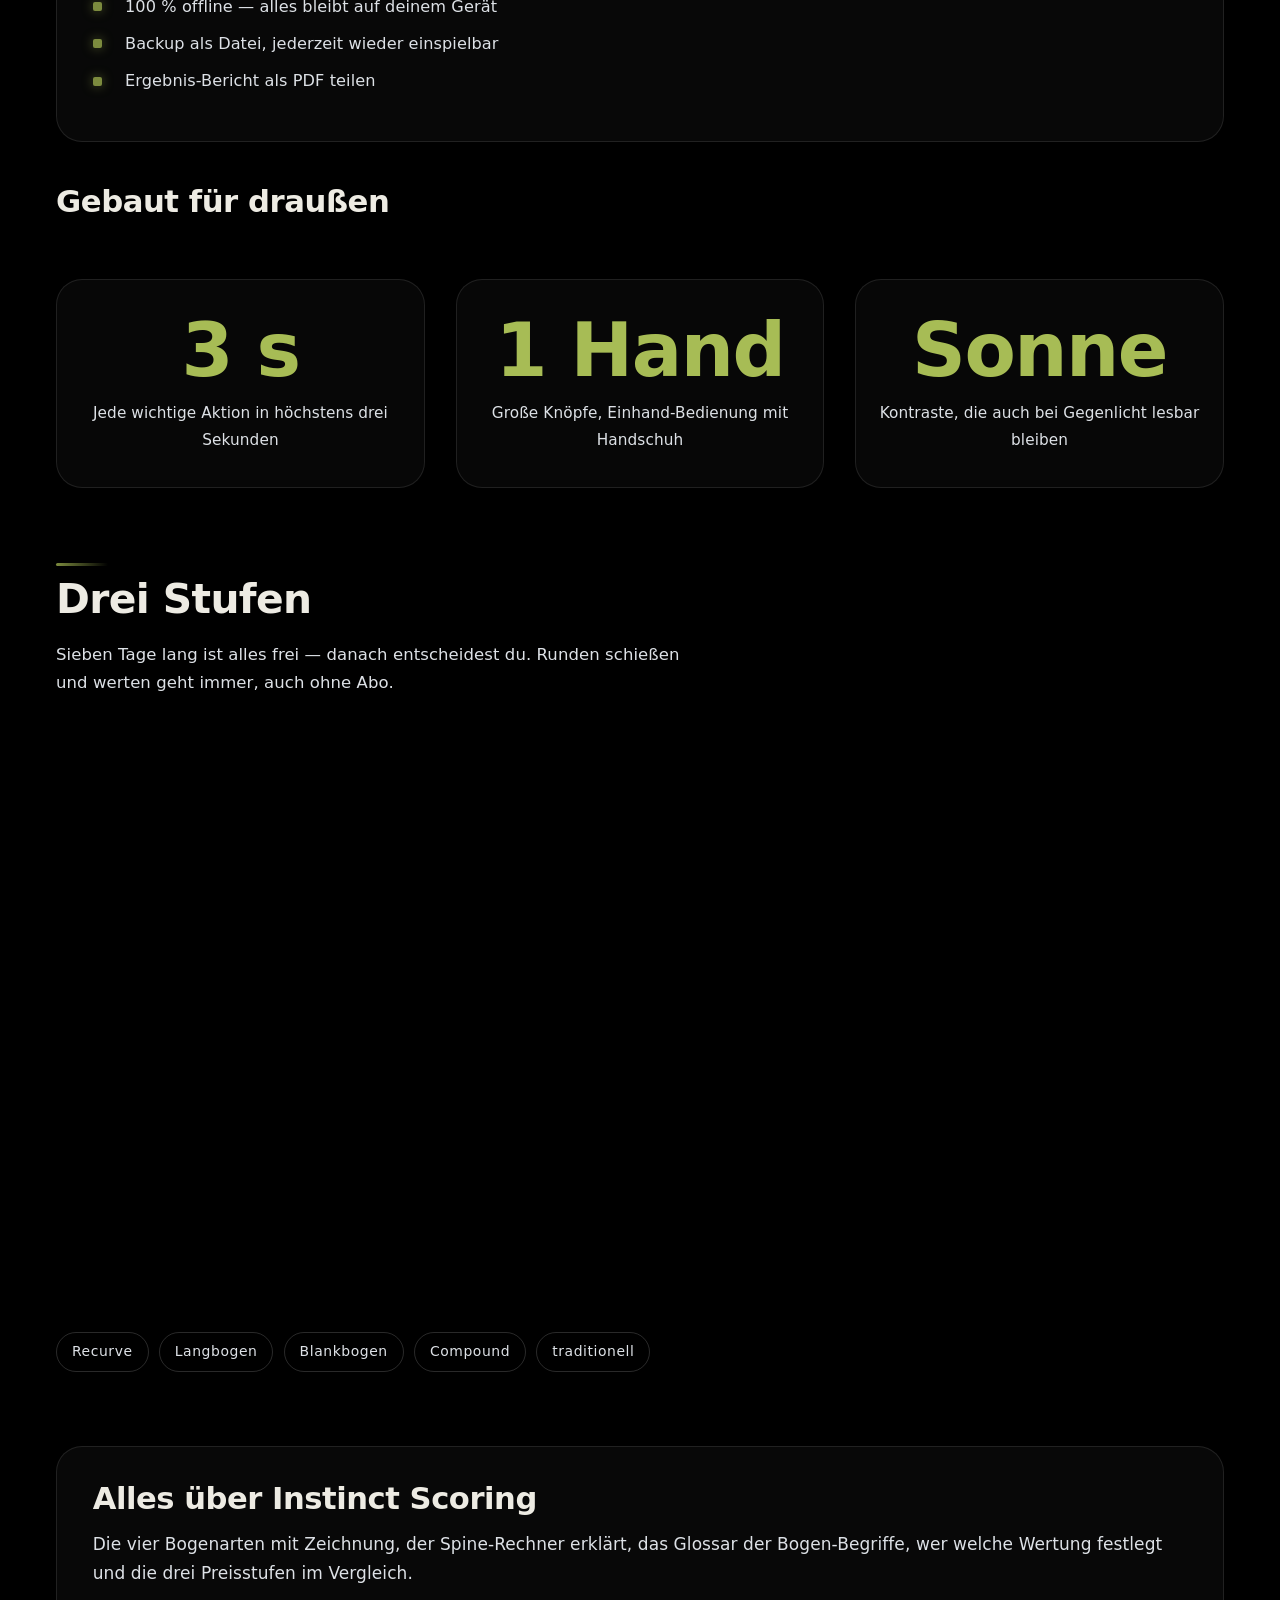
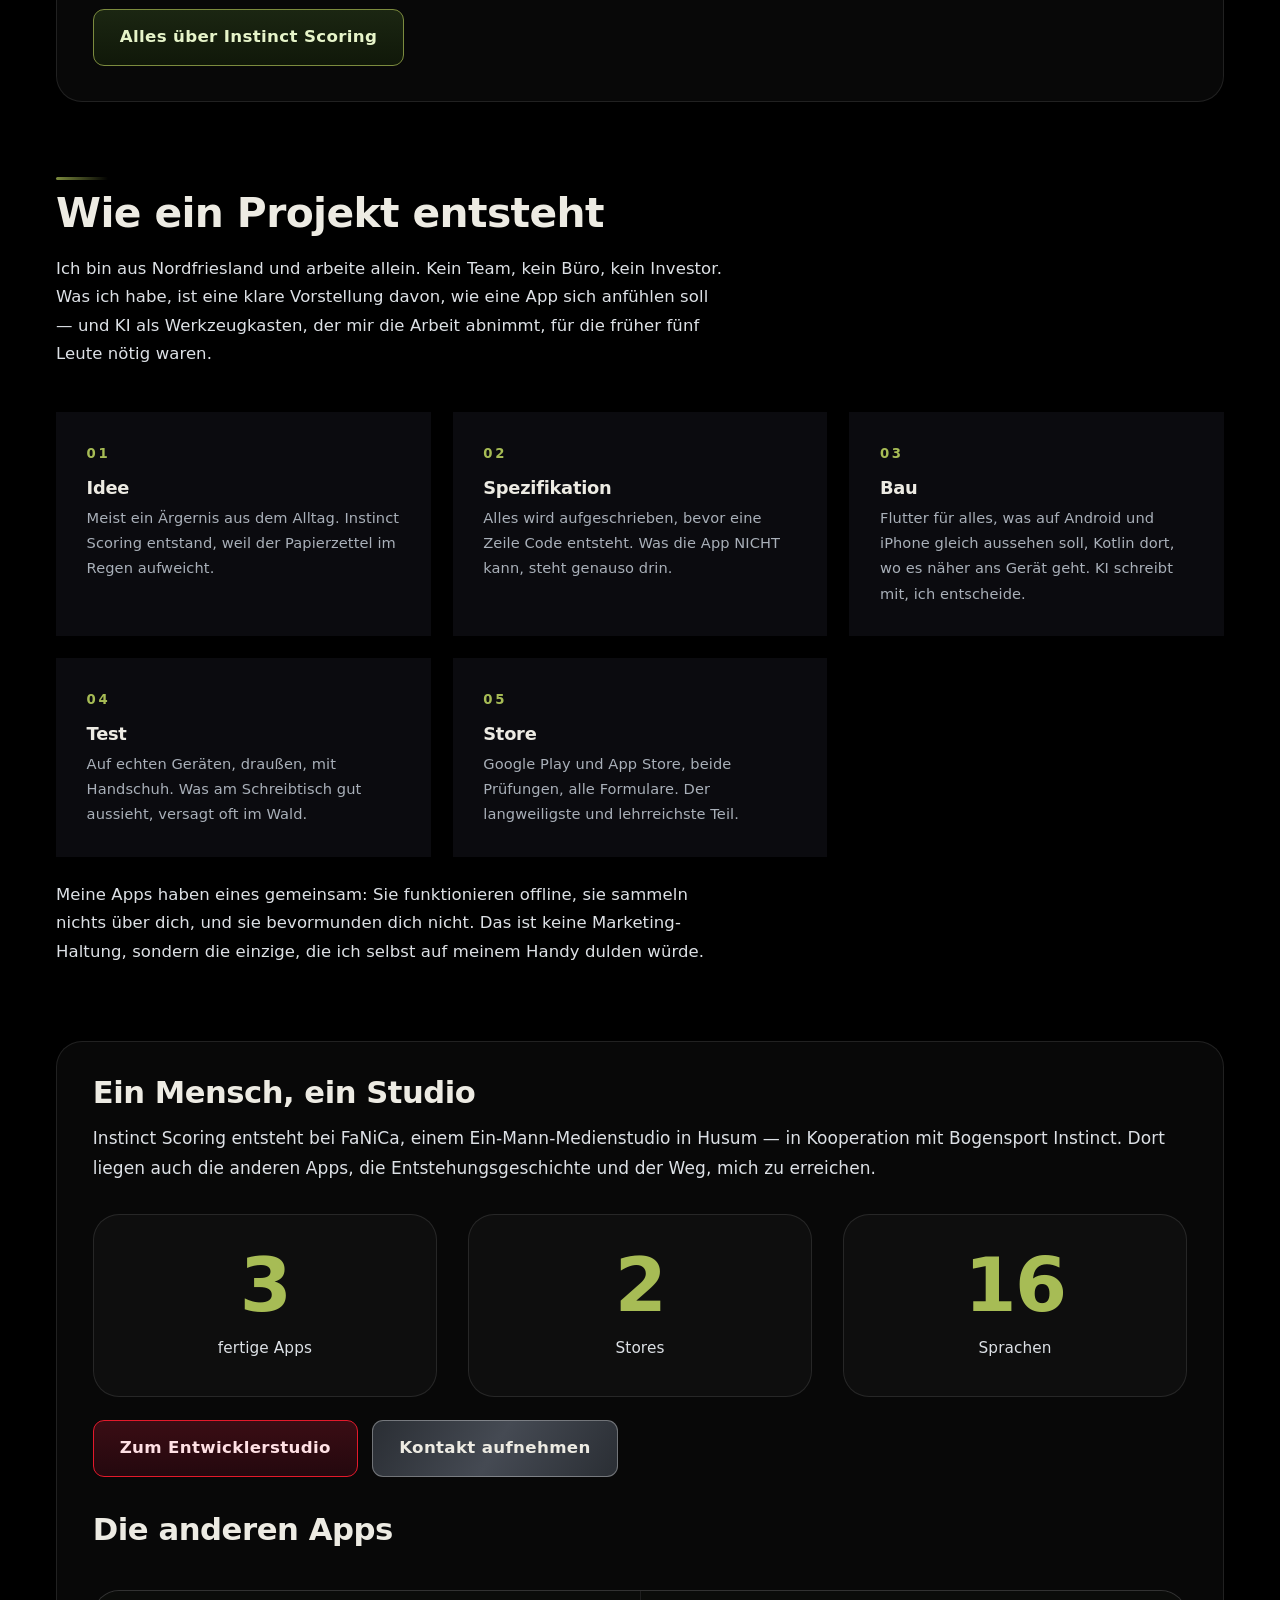
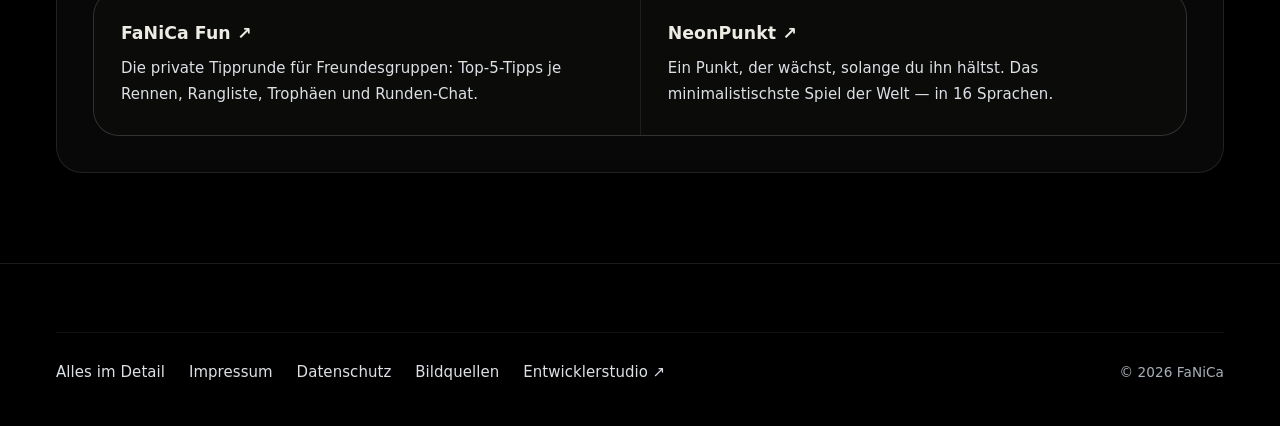
==== commit 322fd578: "App-Store-Knopf live (Apple freigegeben), Statuszeile aktualisiert, Premium+-Liste ergaenzt, LIESMIC" ====
--- a/index.html
+++ b/index.html
@@ -74,17 +74,23 @@
     <!-- ---------- Aktionen ganz oben ---------- -->
     <section class="unter-block">
       <div class="aktionen">
+        <!-- 🔴 Apple ist seit 12.08.2026 freigegeben (Abruf geprüft) —
+             deshalb ein echter Knopf. Google Play liefert weiter 404
+             (geschlossener Test), darum dort NUR die Statuszeile: Ein
+             Knopf, der auf eine Fehlerseite führt, ist schlimmer als
+             gar keiner. Sobald Play antwortet, denselben Knopfbau wie
+             beim App Store ergänzen (Play-Adresse steht im LIESMICH). -->
         <a class="nbtn b-grass gross-knopf"
+           href="https://apps.apple.com/de/app/instinct-scoring/id6795424223"
+           target="_blank" rel="noopener">
+          <span data-t="aktion.apple">Im App Store laden</span></a>
+        <a class="nbtn b-grass"
            href="https://alonepard10501.github.io/instinct-scoring/"
            target="_blank" rel="noopener">
           <span data-t="aktion.browser">Im Browser testen</span></a>
         <a class="nbtn b-scratch" href="details.html">
           <span data-t="instinct.mehrKnopf">Alles über Instinct Scoring</span></a>
       </div>
-      <!-- 🔴 Store-ZEILE, keine Knöpfe: Play und App Store liefern beide noch
-           404, weil die App gerade in Prüfung ist. Ein Knopf, der auf eine
-           Fehlerseite führt, ist schlimmer als gar keiner. Sobald die Stores
-           antworten, wird daraus ein Knopfpaar (Adressen stehen im LIESMICH). -->
       <p class="store-status">
         <span class="store-punkt" aria-hidden="true"></span>
         <span data-t="instinct.storeStatus"></span>
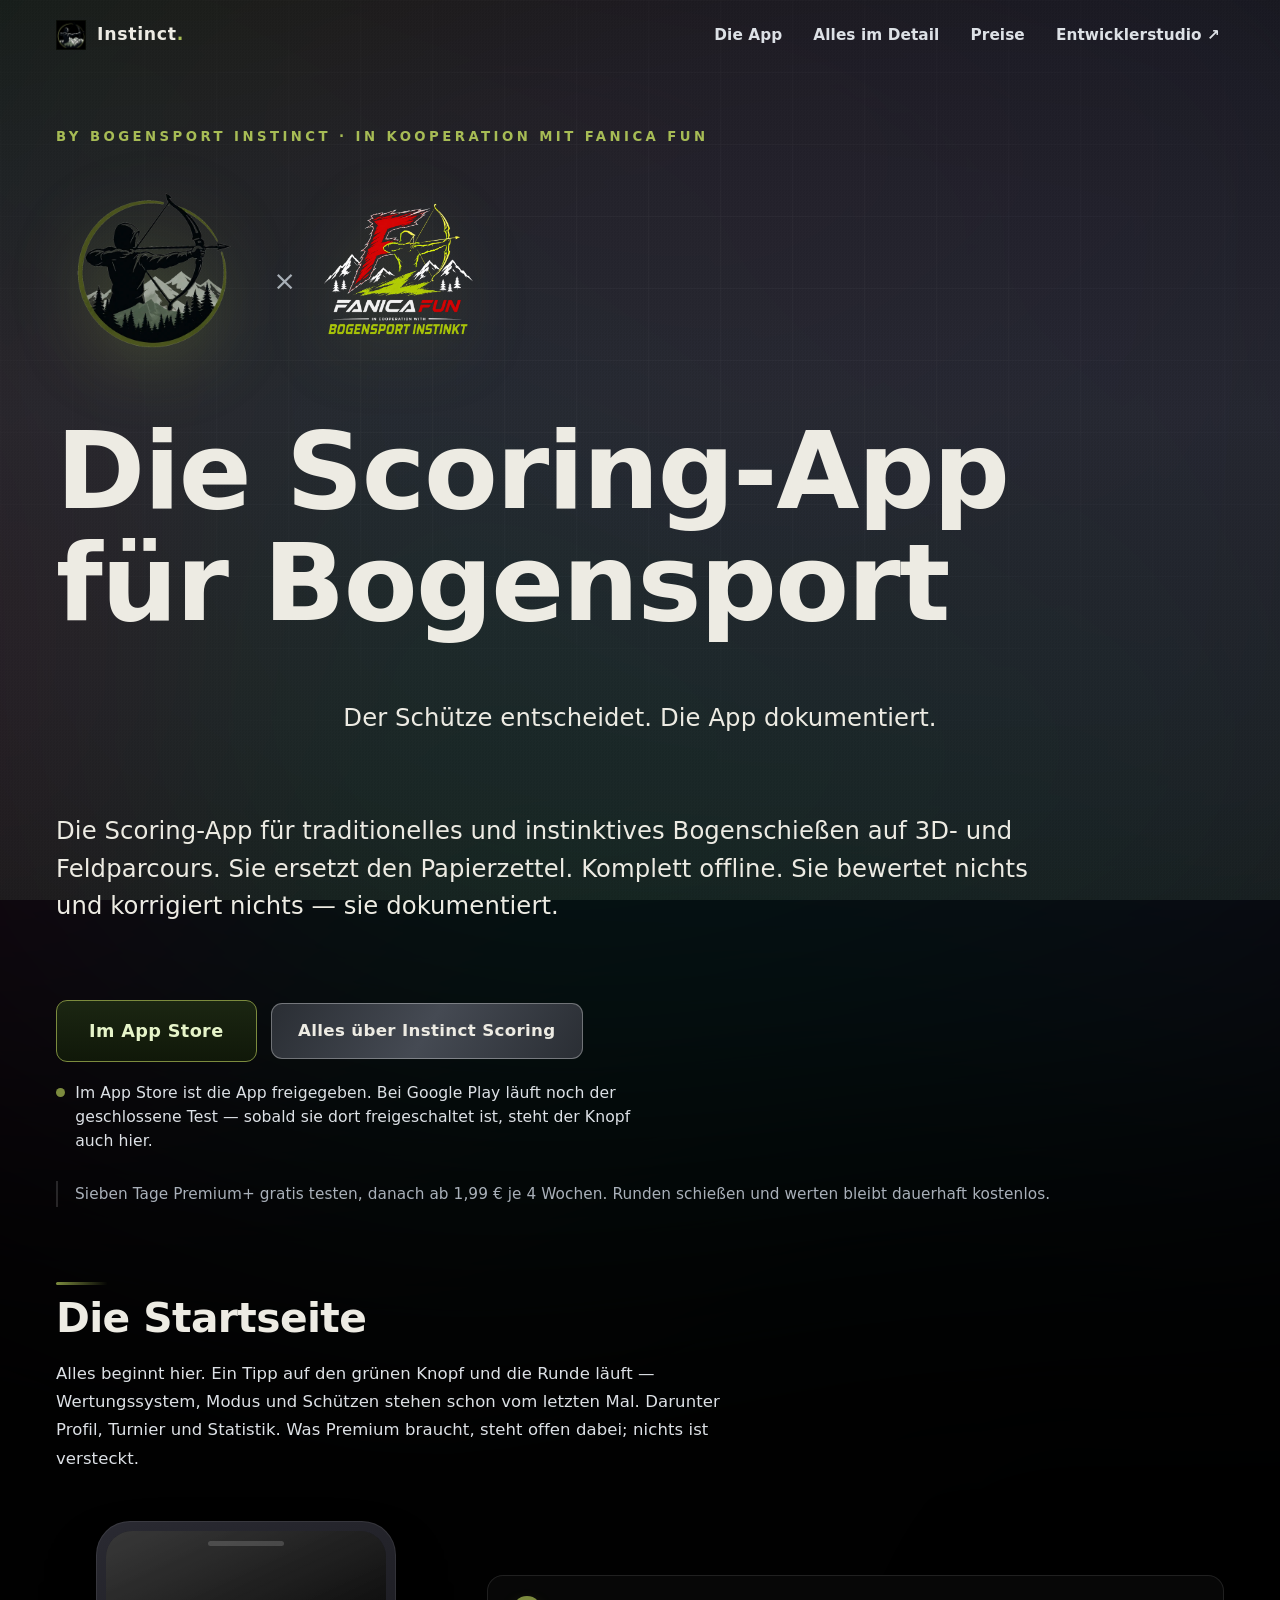
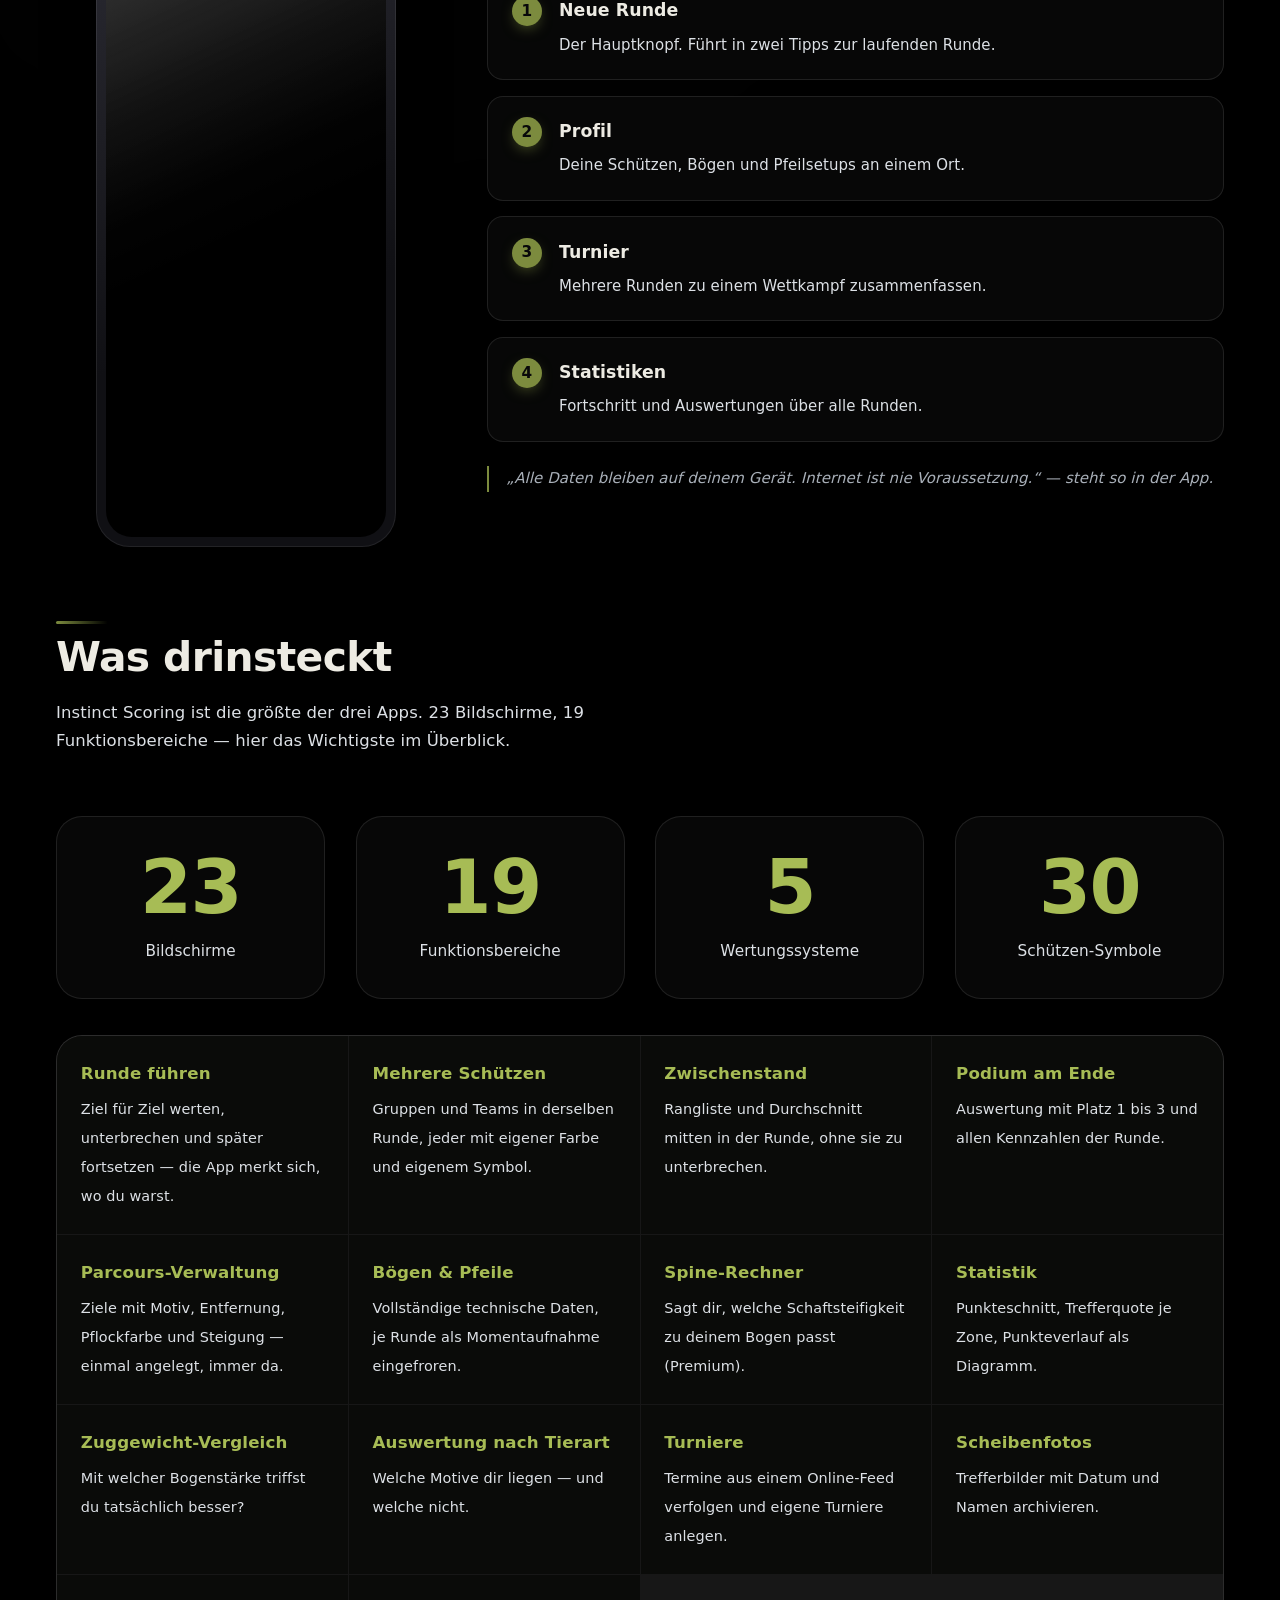
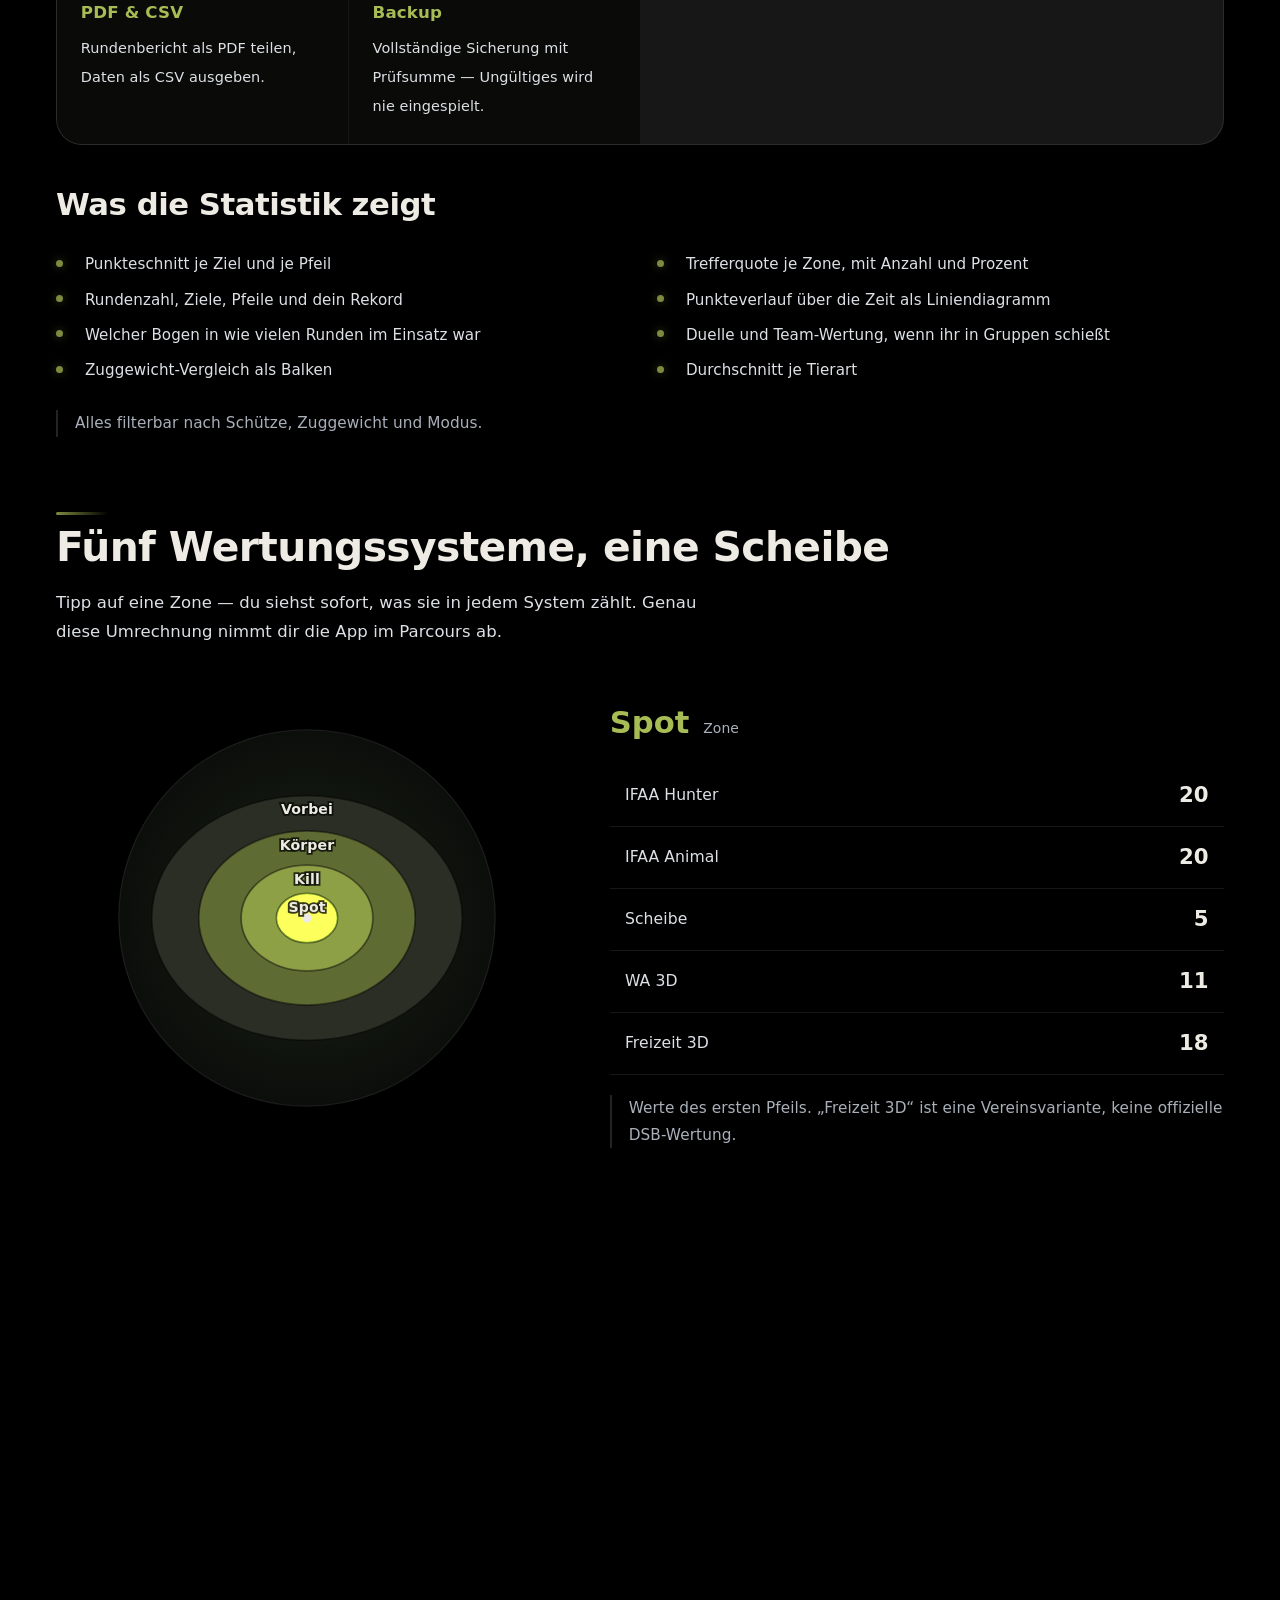
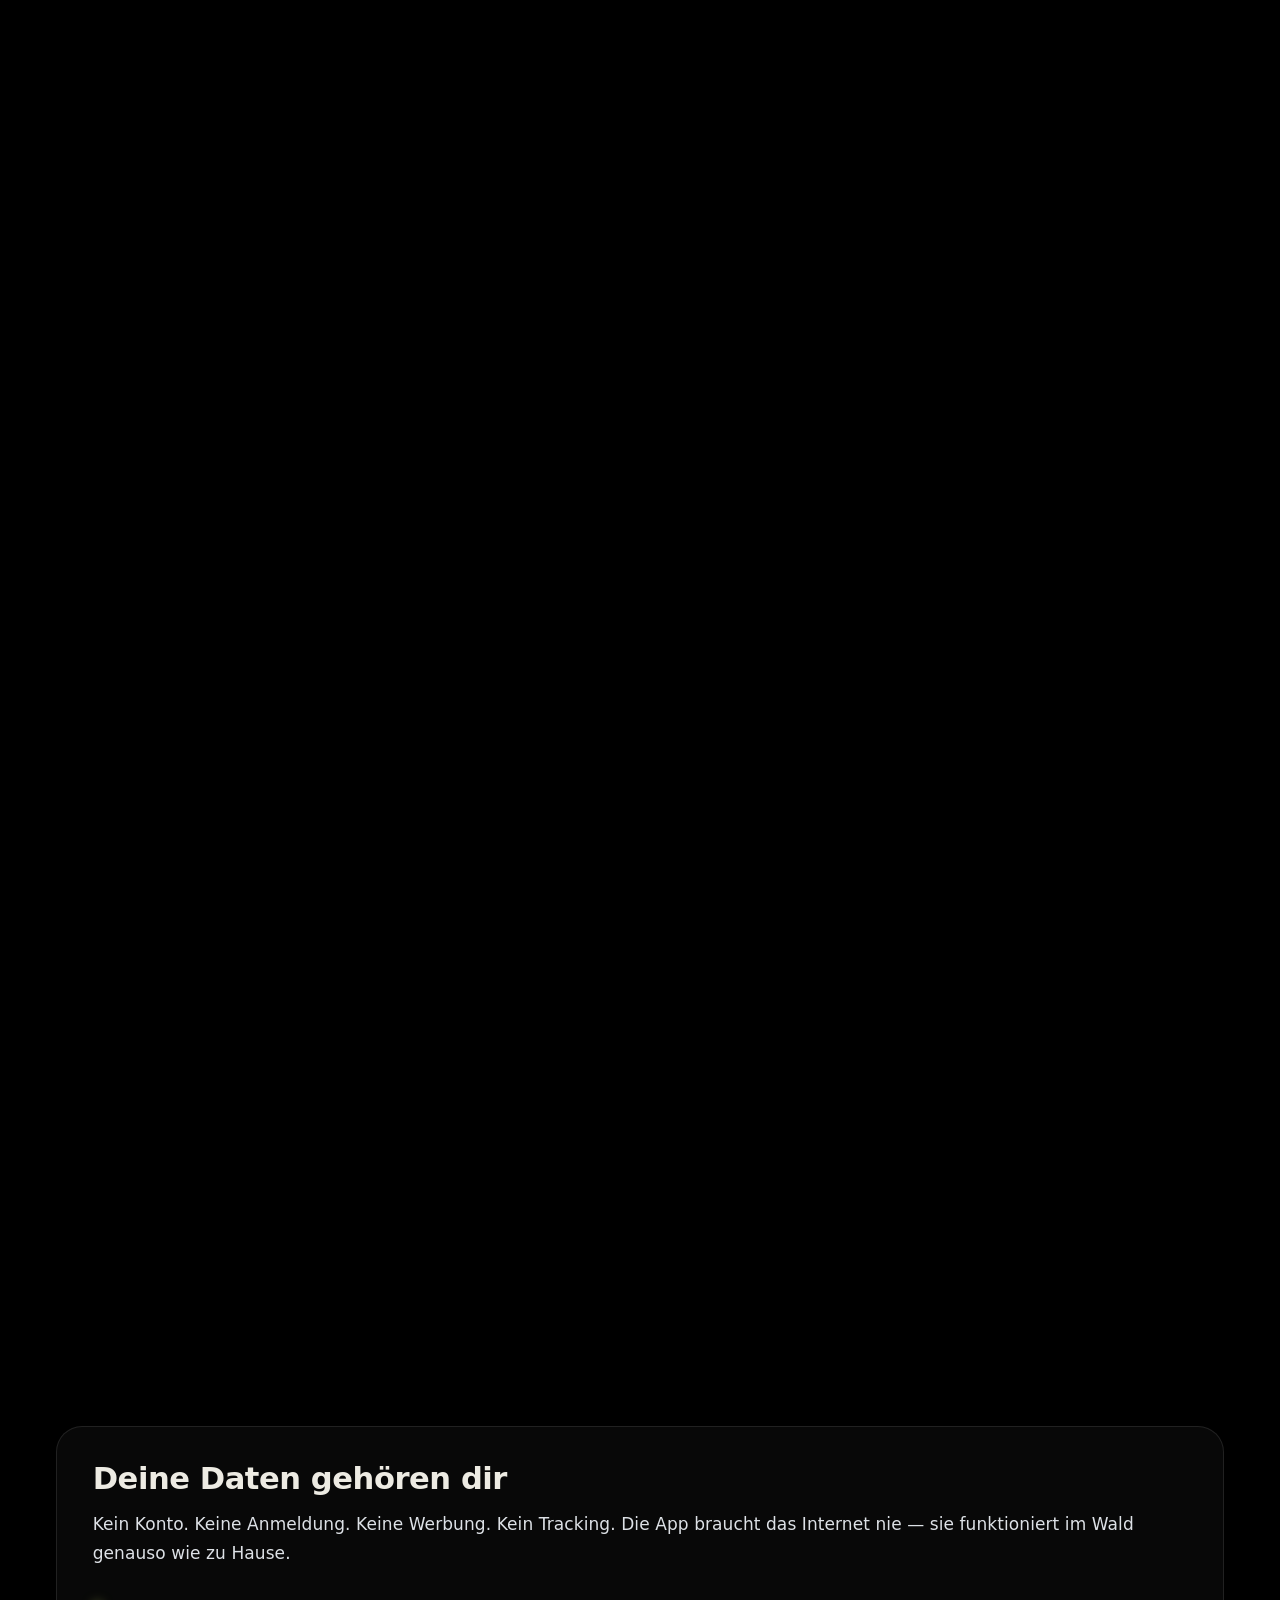
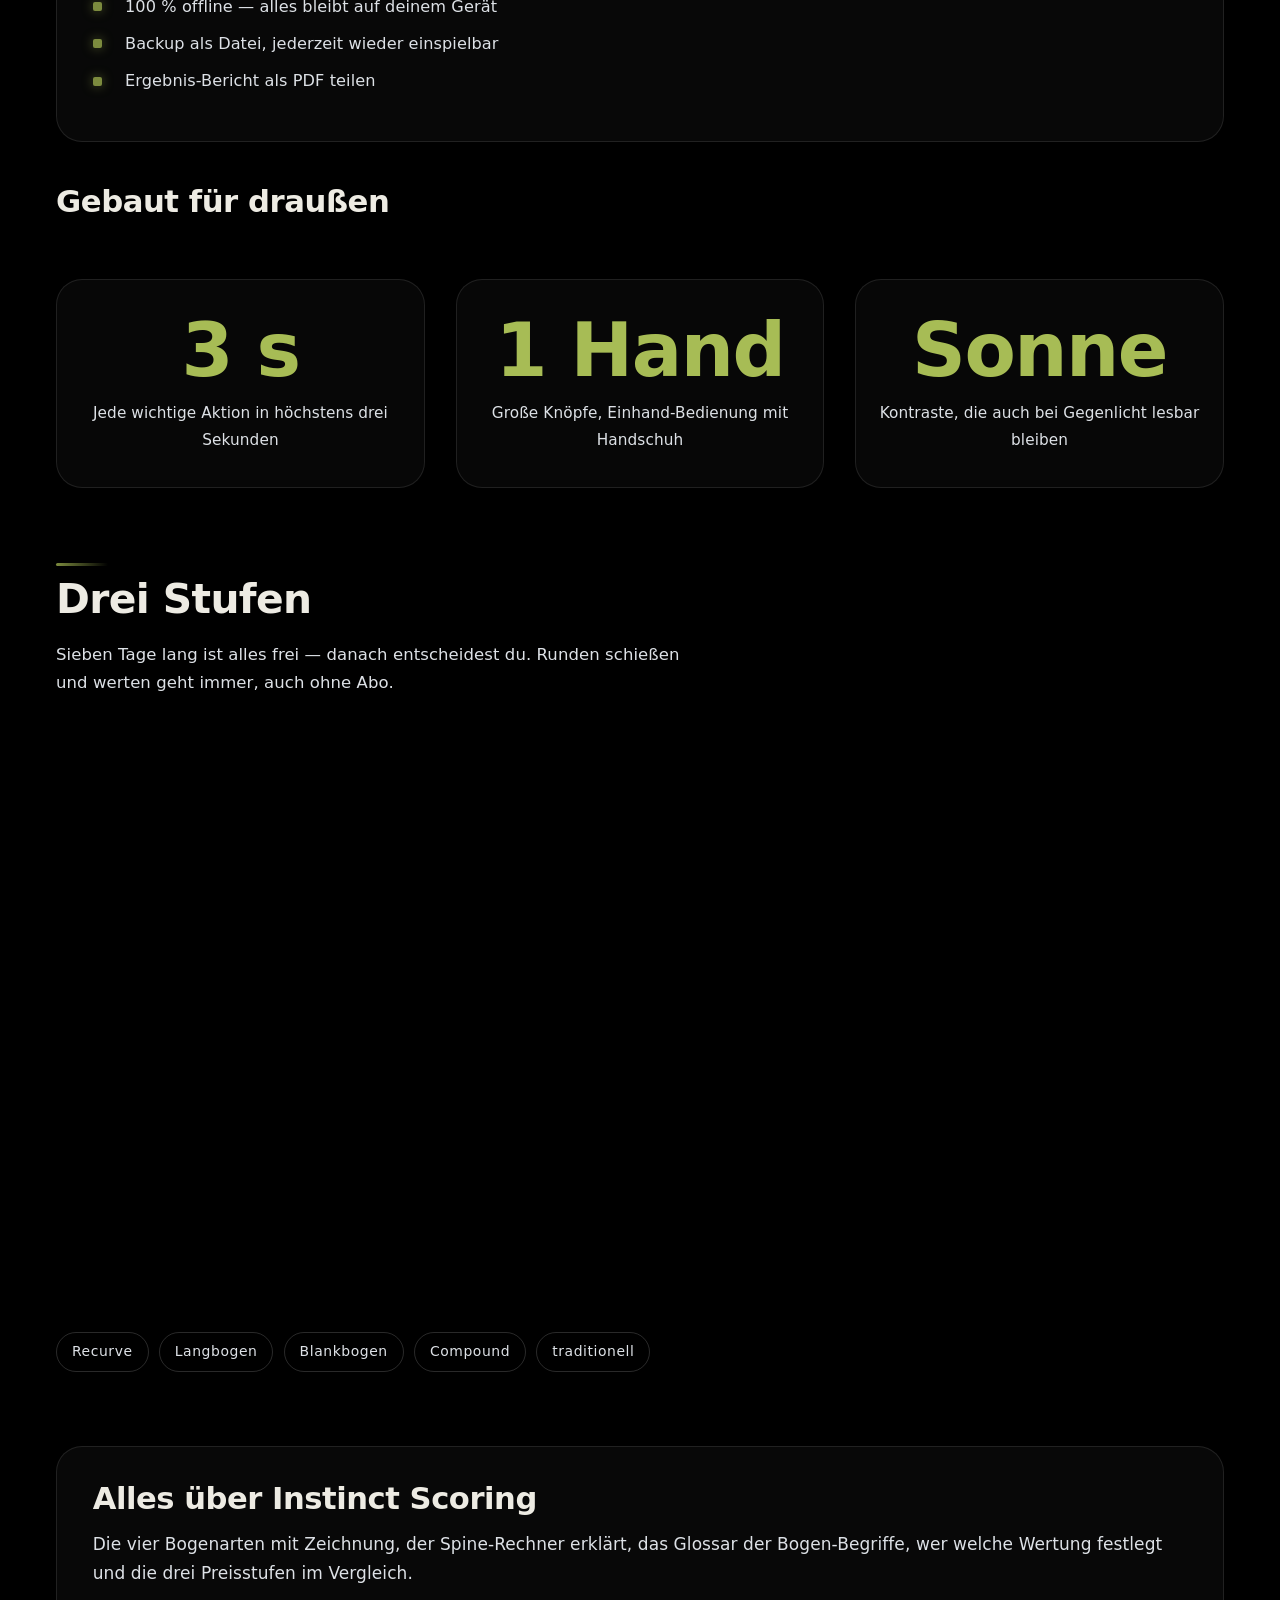
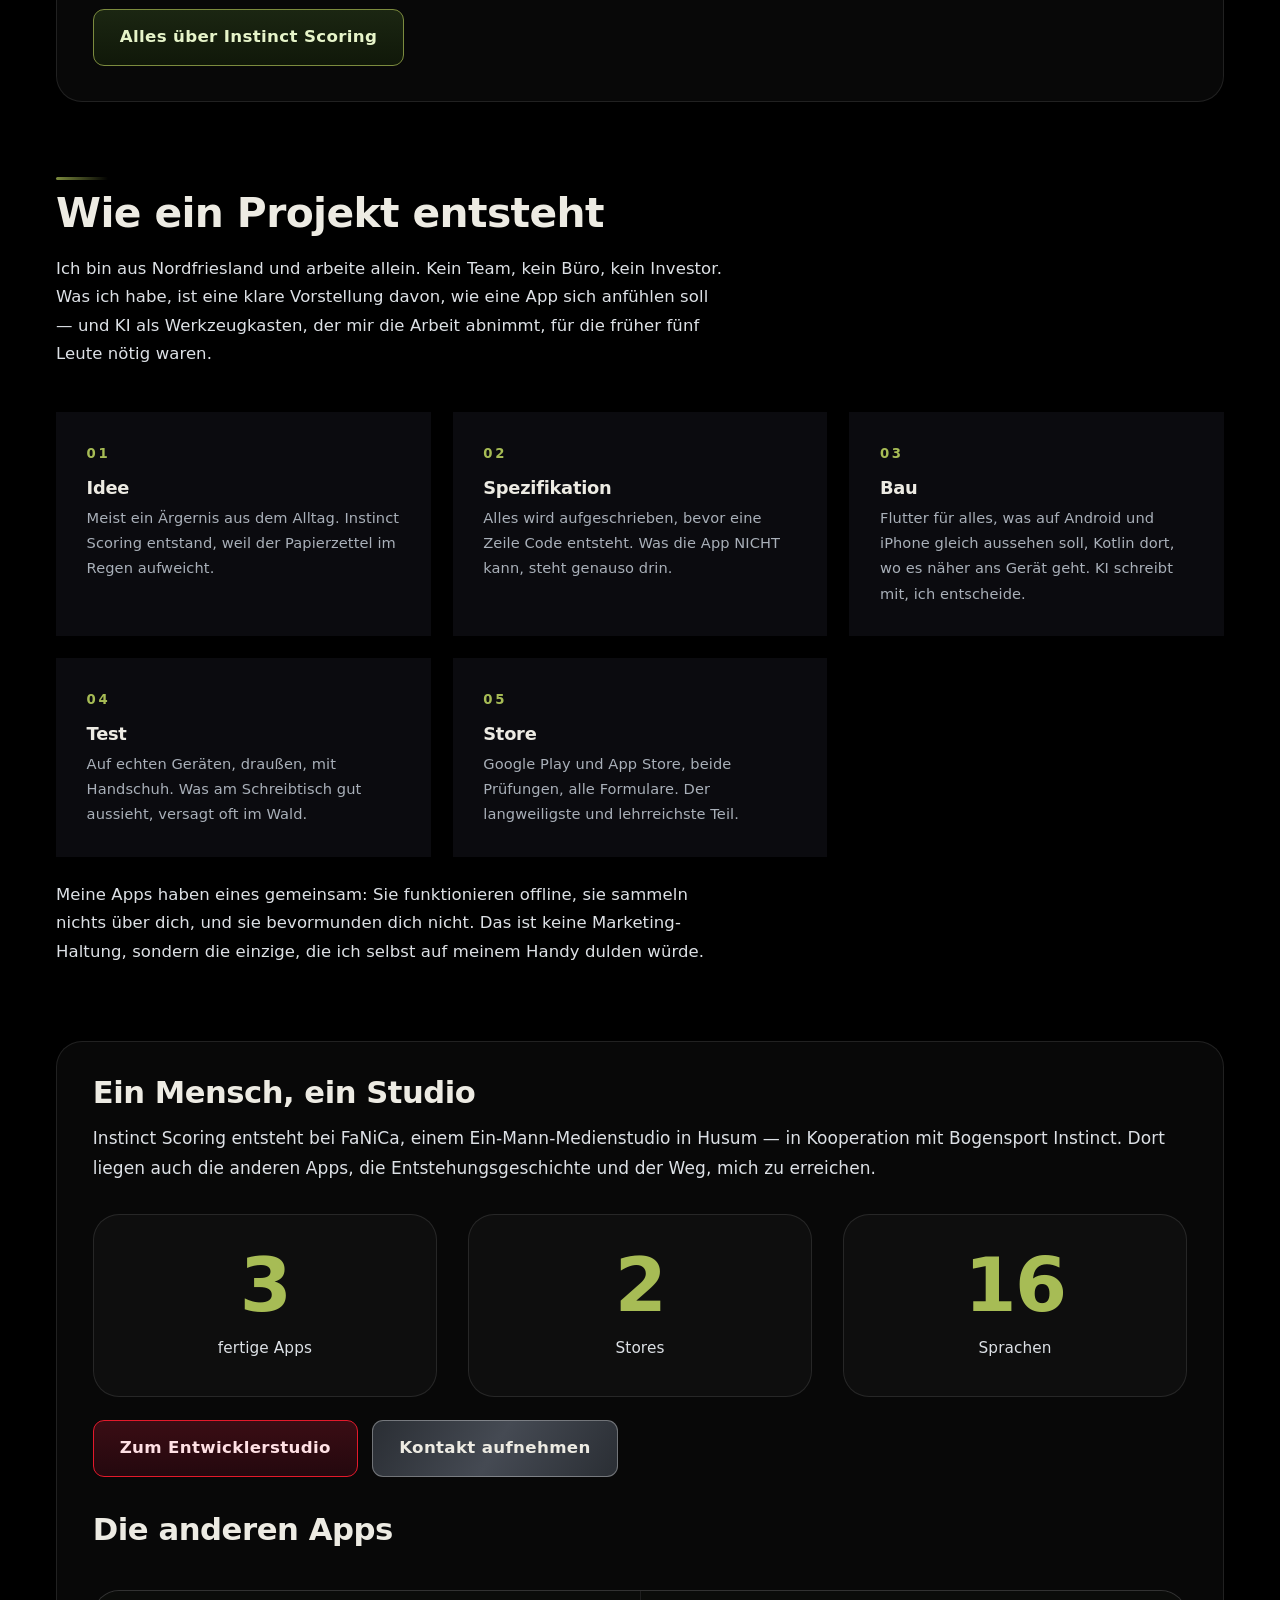
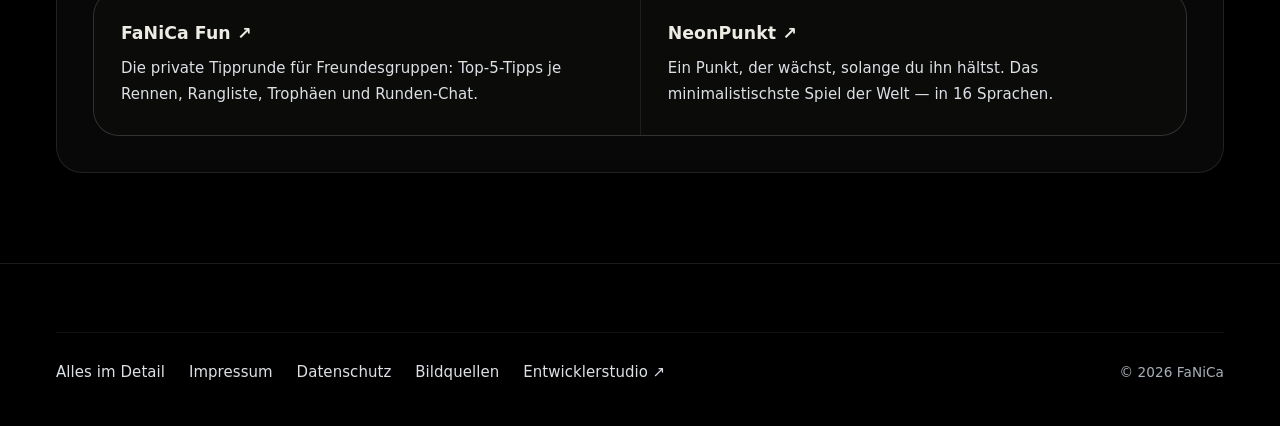
==== commit 99533ffc: "Browser-Knopf entfernt (index + details), Statuszeile ohne Web-Verweis Co-Authored-By: Claude Fable " ====
--- a/index.html
+++ b/index.html
@@ -80,14 +80,13 @@
              Knopf, der auf eine Fehlerseite führt, ist schlimmer als
              gar keiner. Sobald Play antwortet, denselben Knopfbau wie
              beim App Store ergänzen (Play-Adresse steht im LIESMICH). -->
+        <!-- Kein Browser-Knopf mehr (Falk 12.08.2026: „beide weg") —
+             die Web-Fassung liegt weiter unter /instinct-scoring/,
+             wird aber nirgends mehr verlinkt. -->
         <a class="nbtn b-grass gross-knopf"
            href="https://apps.apple.com/de/app/instinct-scoring/id6795424223"
            target="_blank" rel="noopener">
           <span data-t="aktion.apple">Im App Store laden</span></a>
-        <a class="nbtn b-grass"
-           href="https://alonepard10501.github.io/instinct-scoring/"
-           target="_blank" rel="noopener">
-          <span data-t="aktion.browser">Im Browser testen</span></a>
         <a class="nbtn b-scratch" href="details.html">
           <span data-t="instinct.mehrKnopf">Alles über Instinct Scoring</span></a>
       </div>
